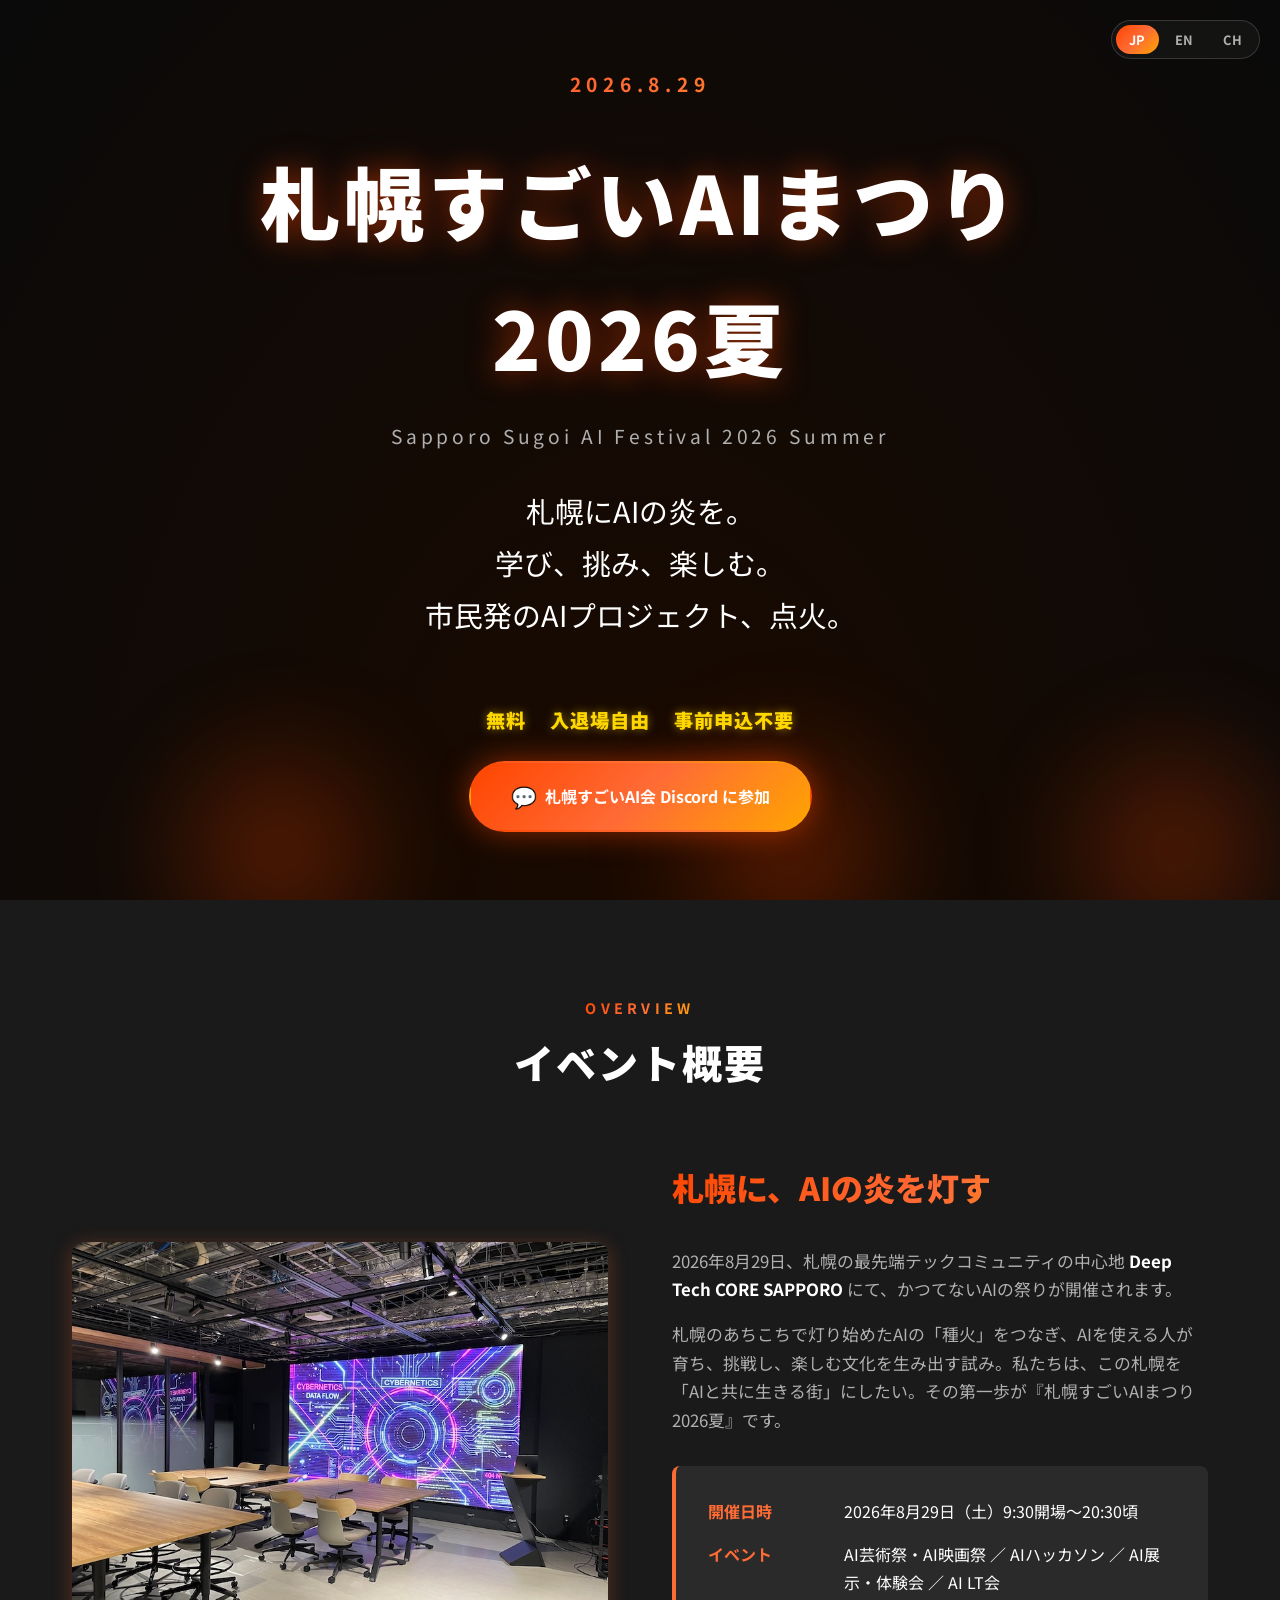
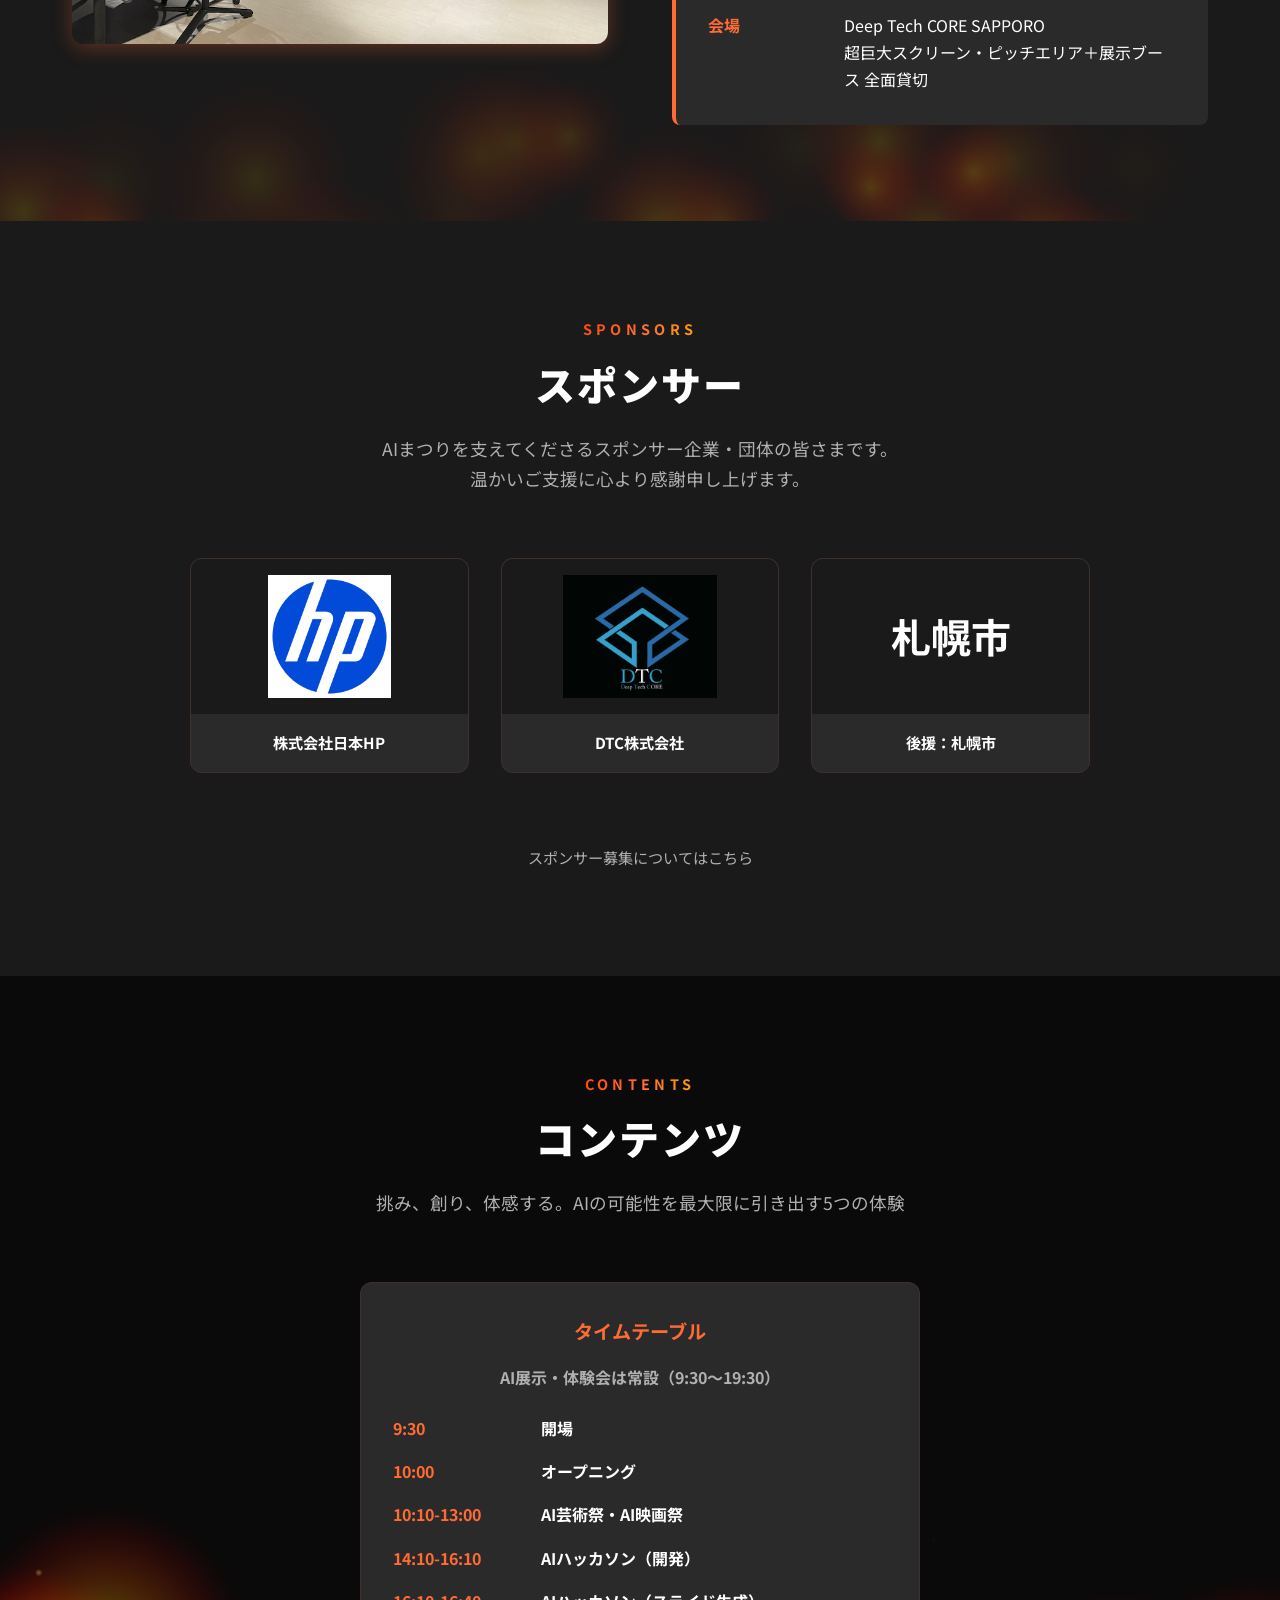
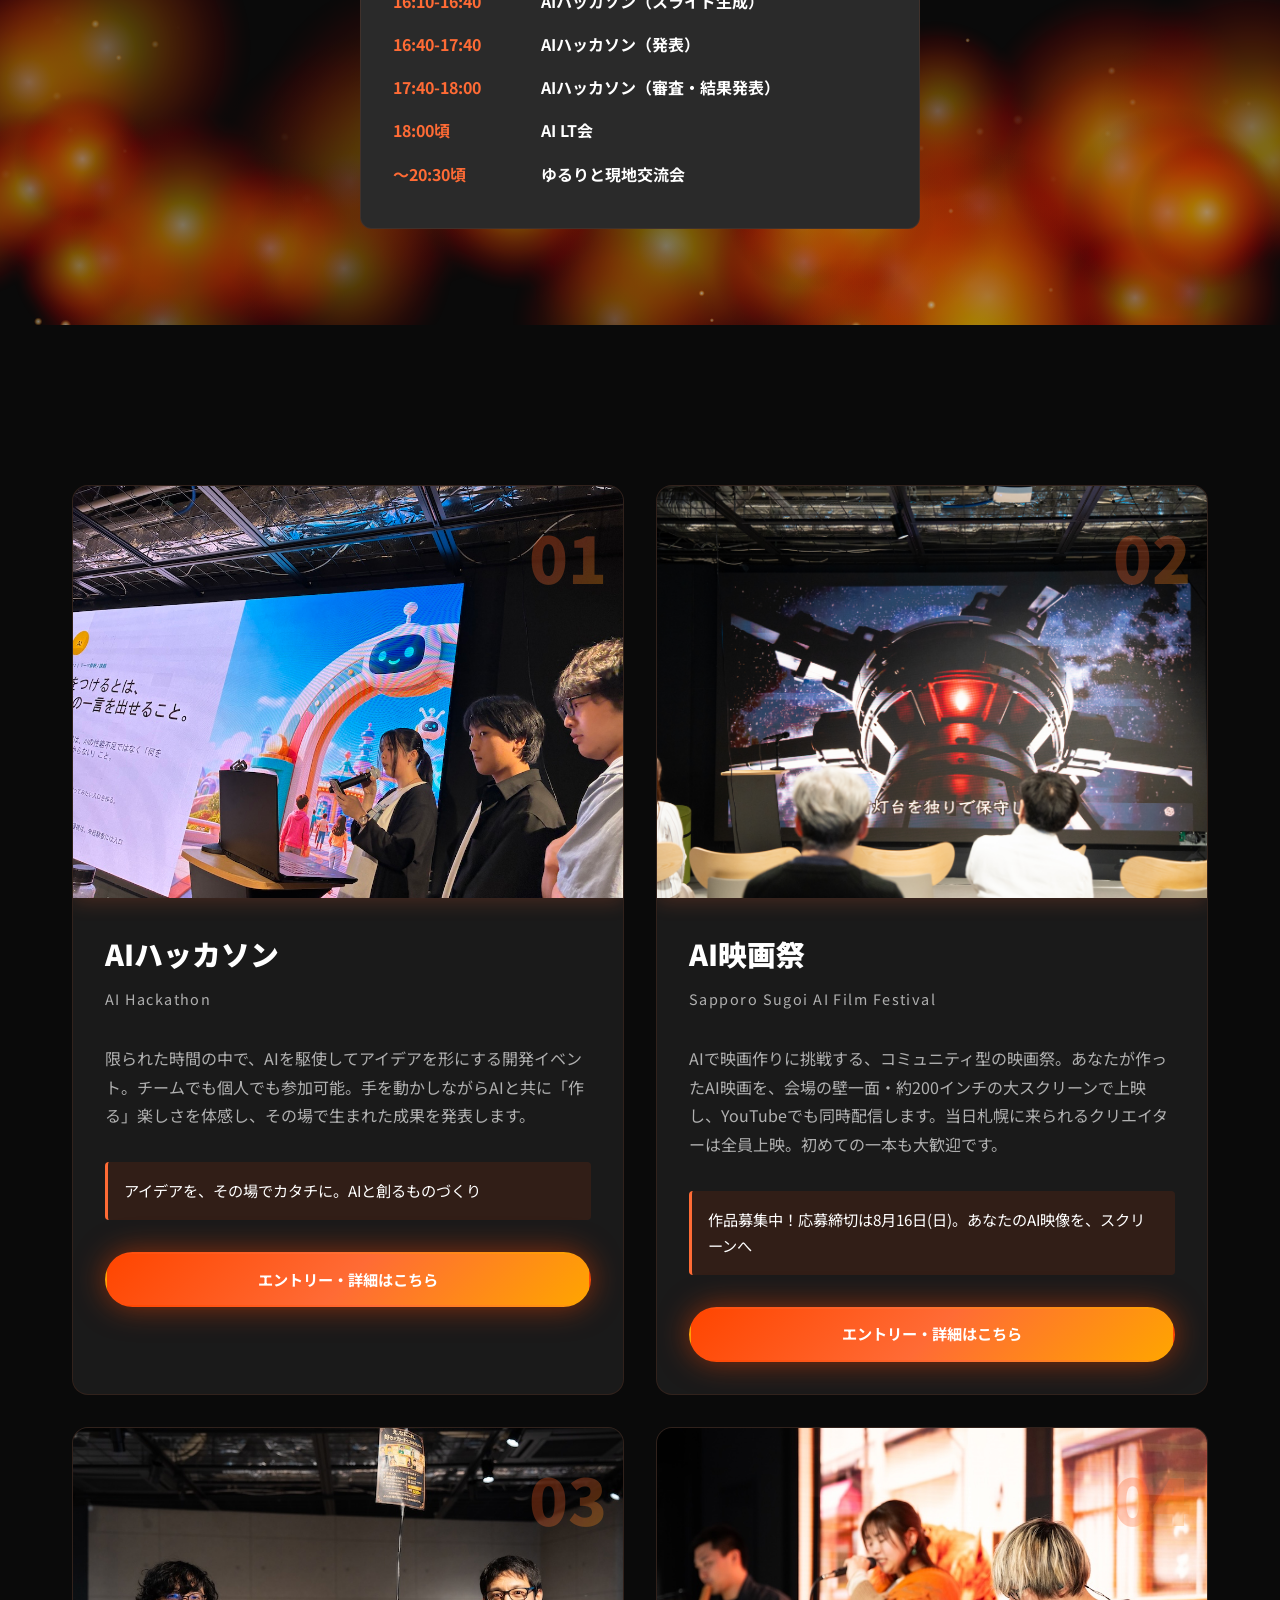
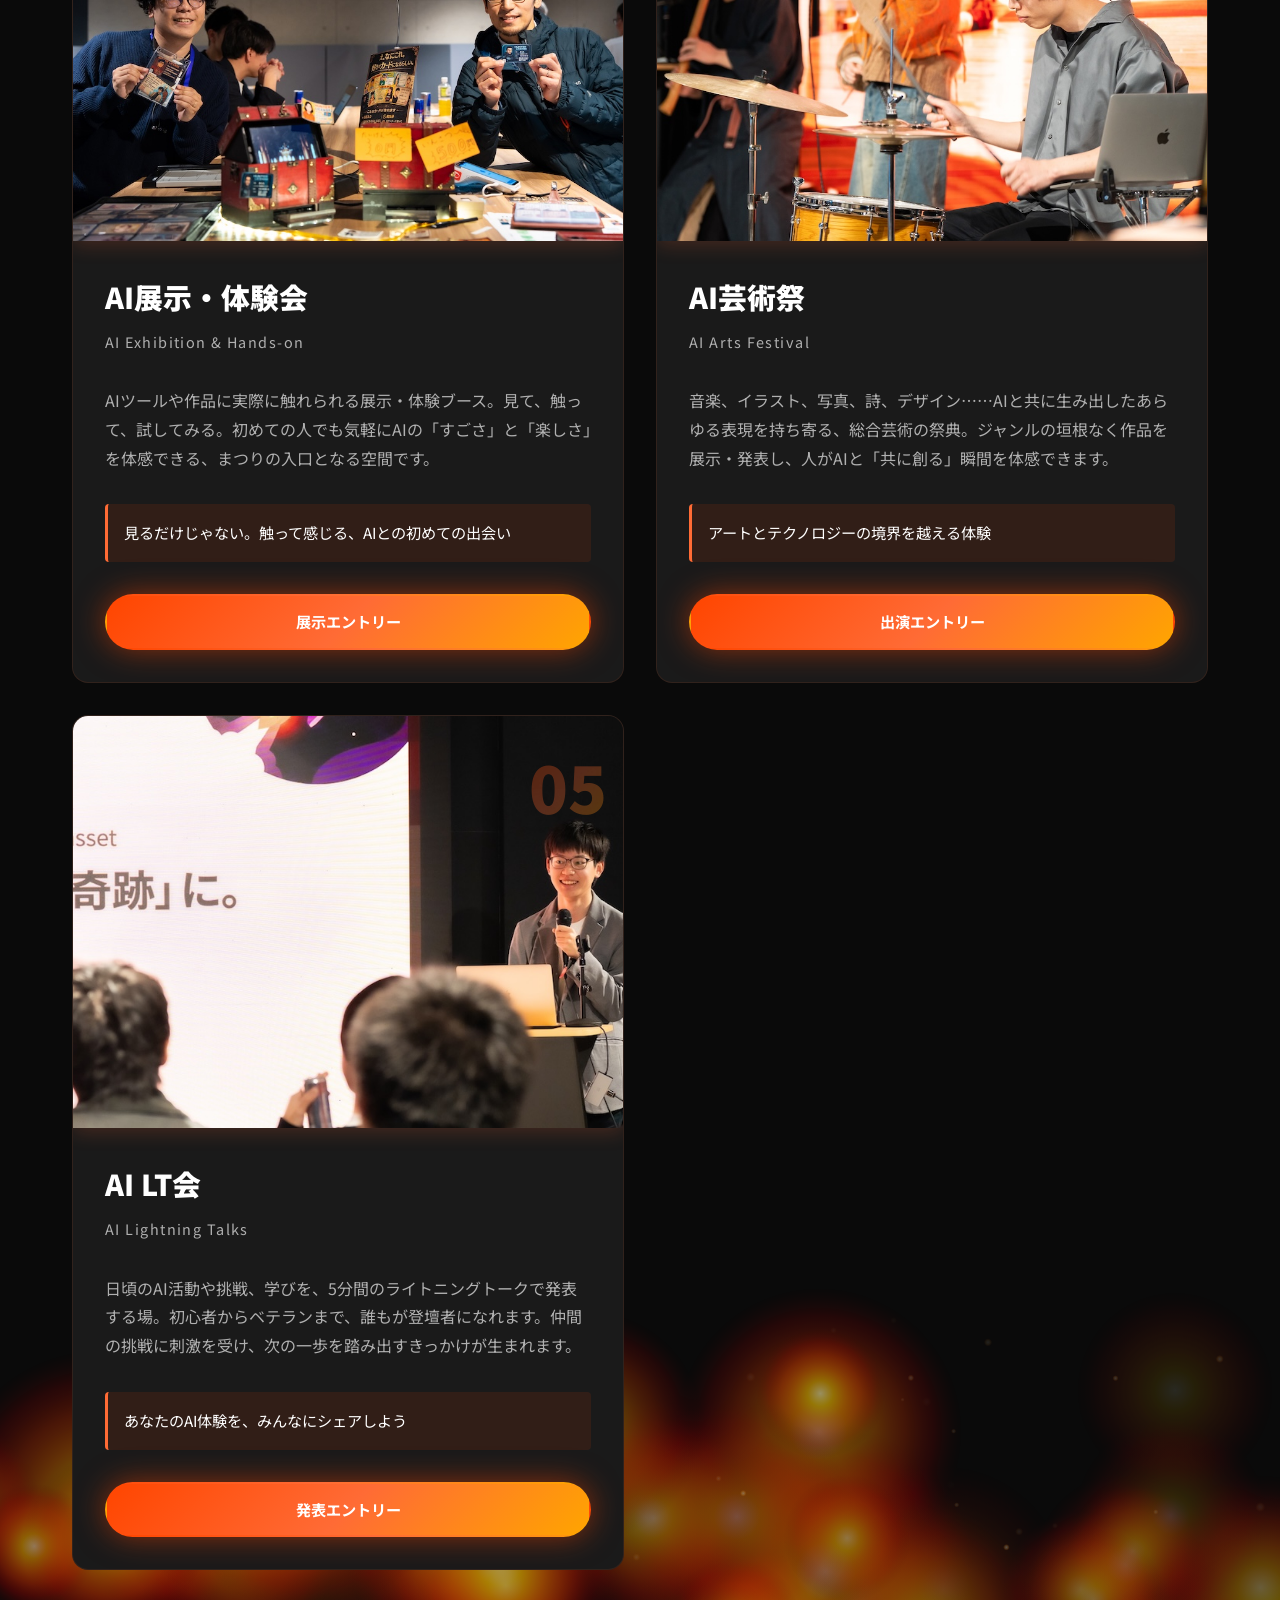
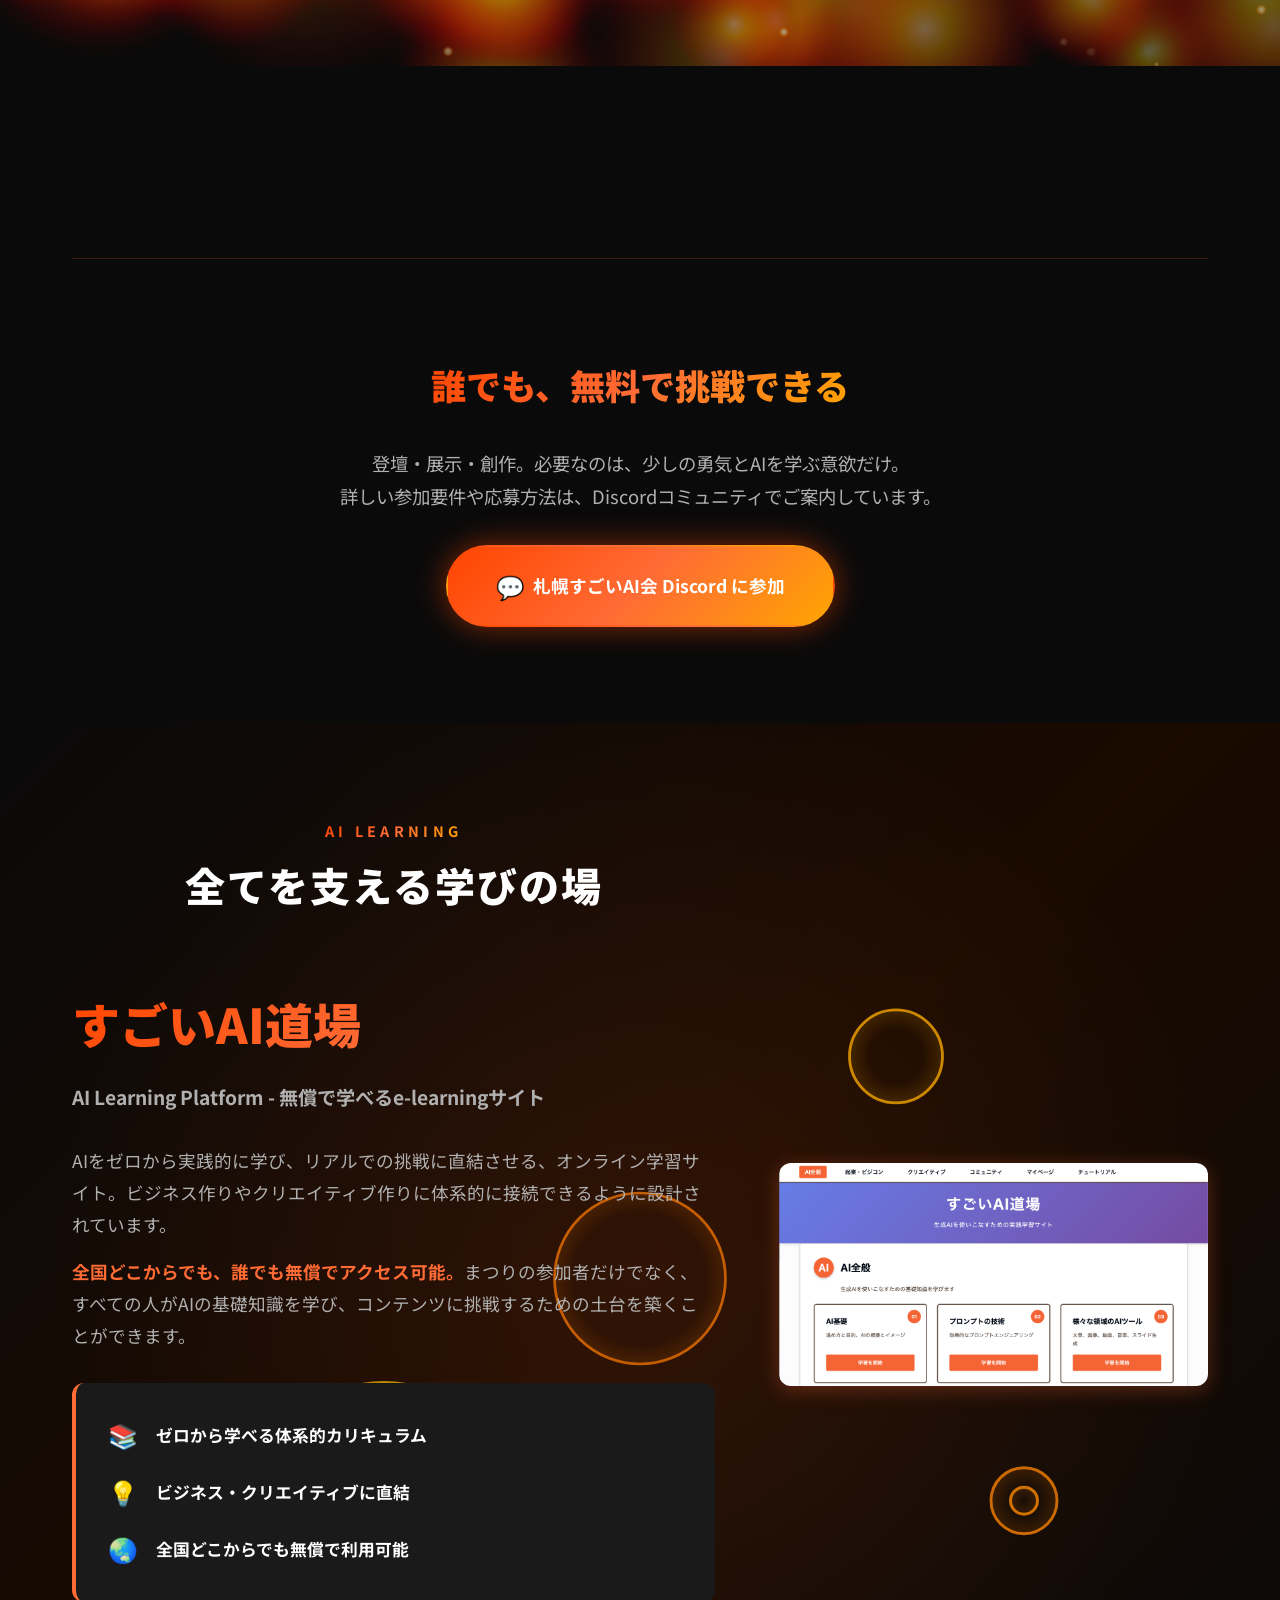
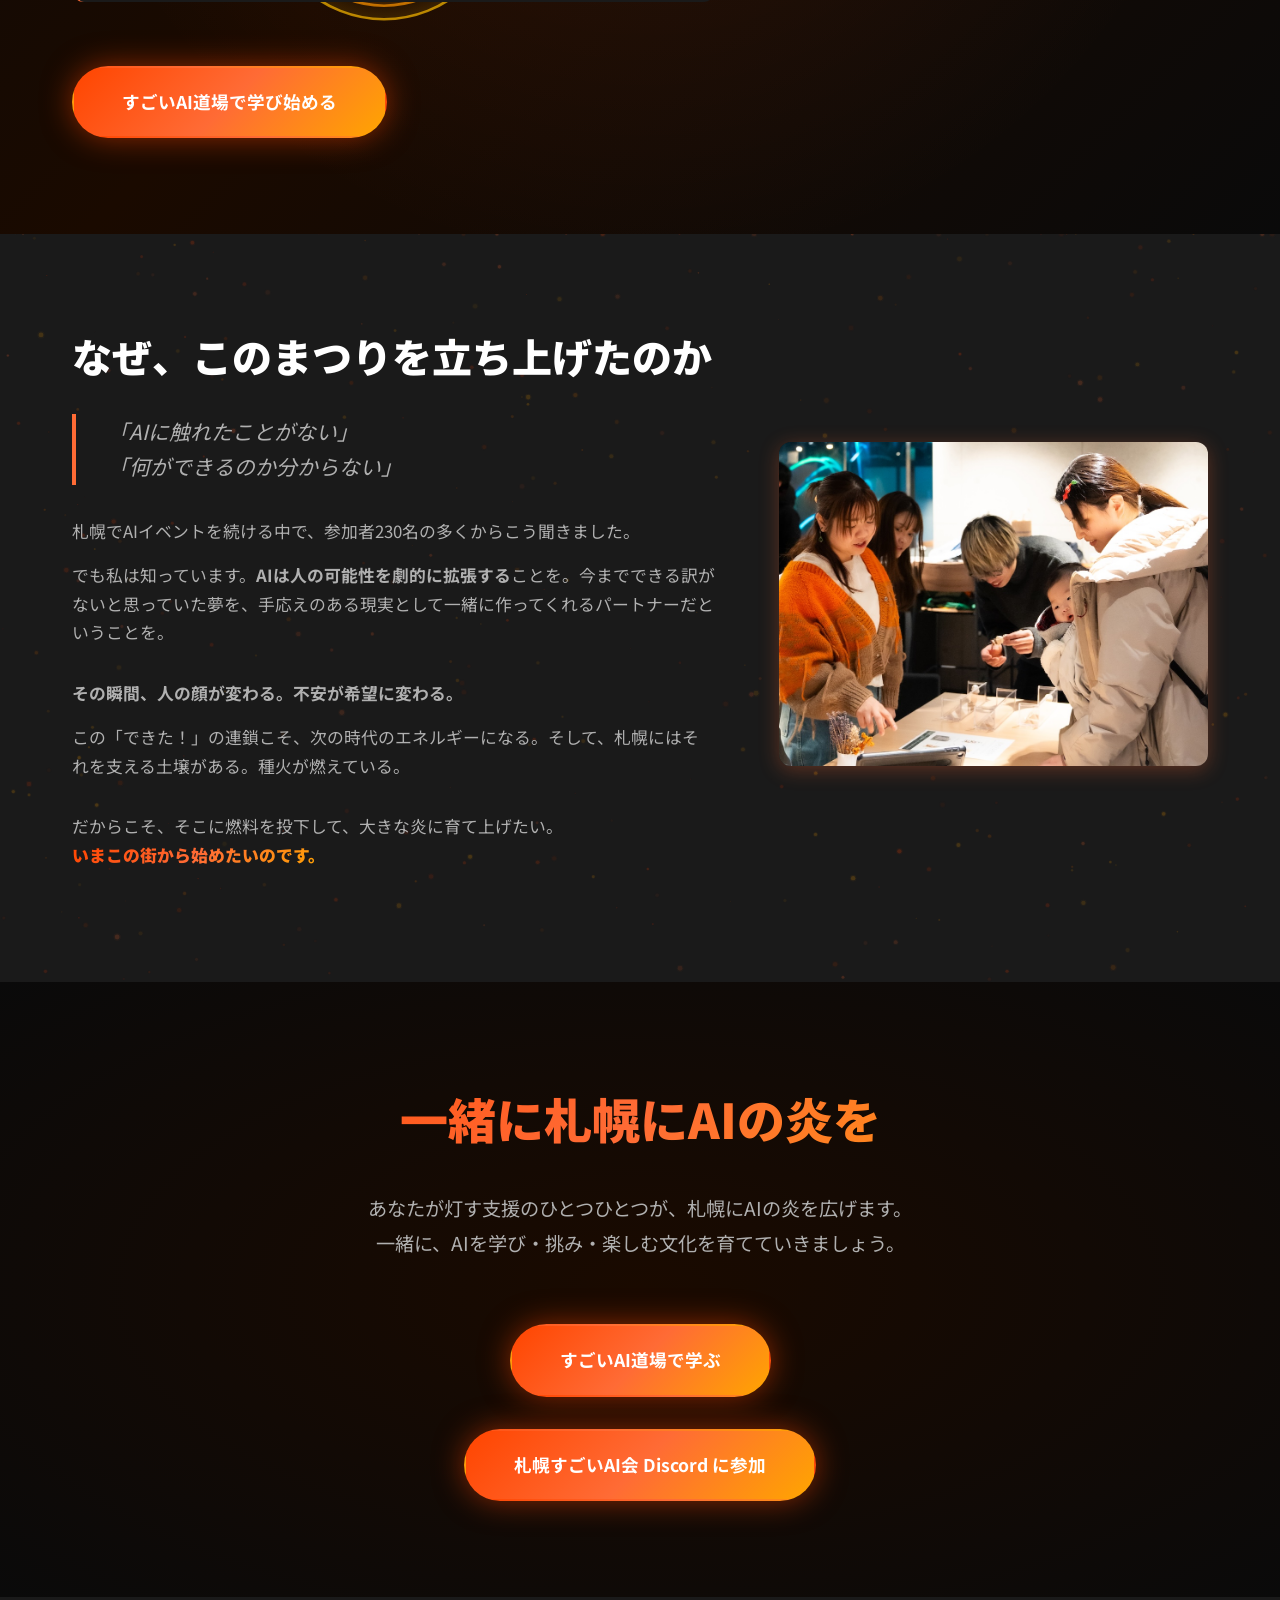
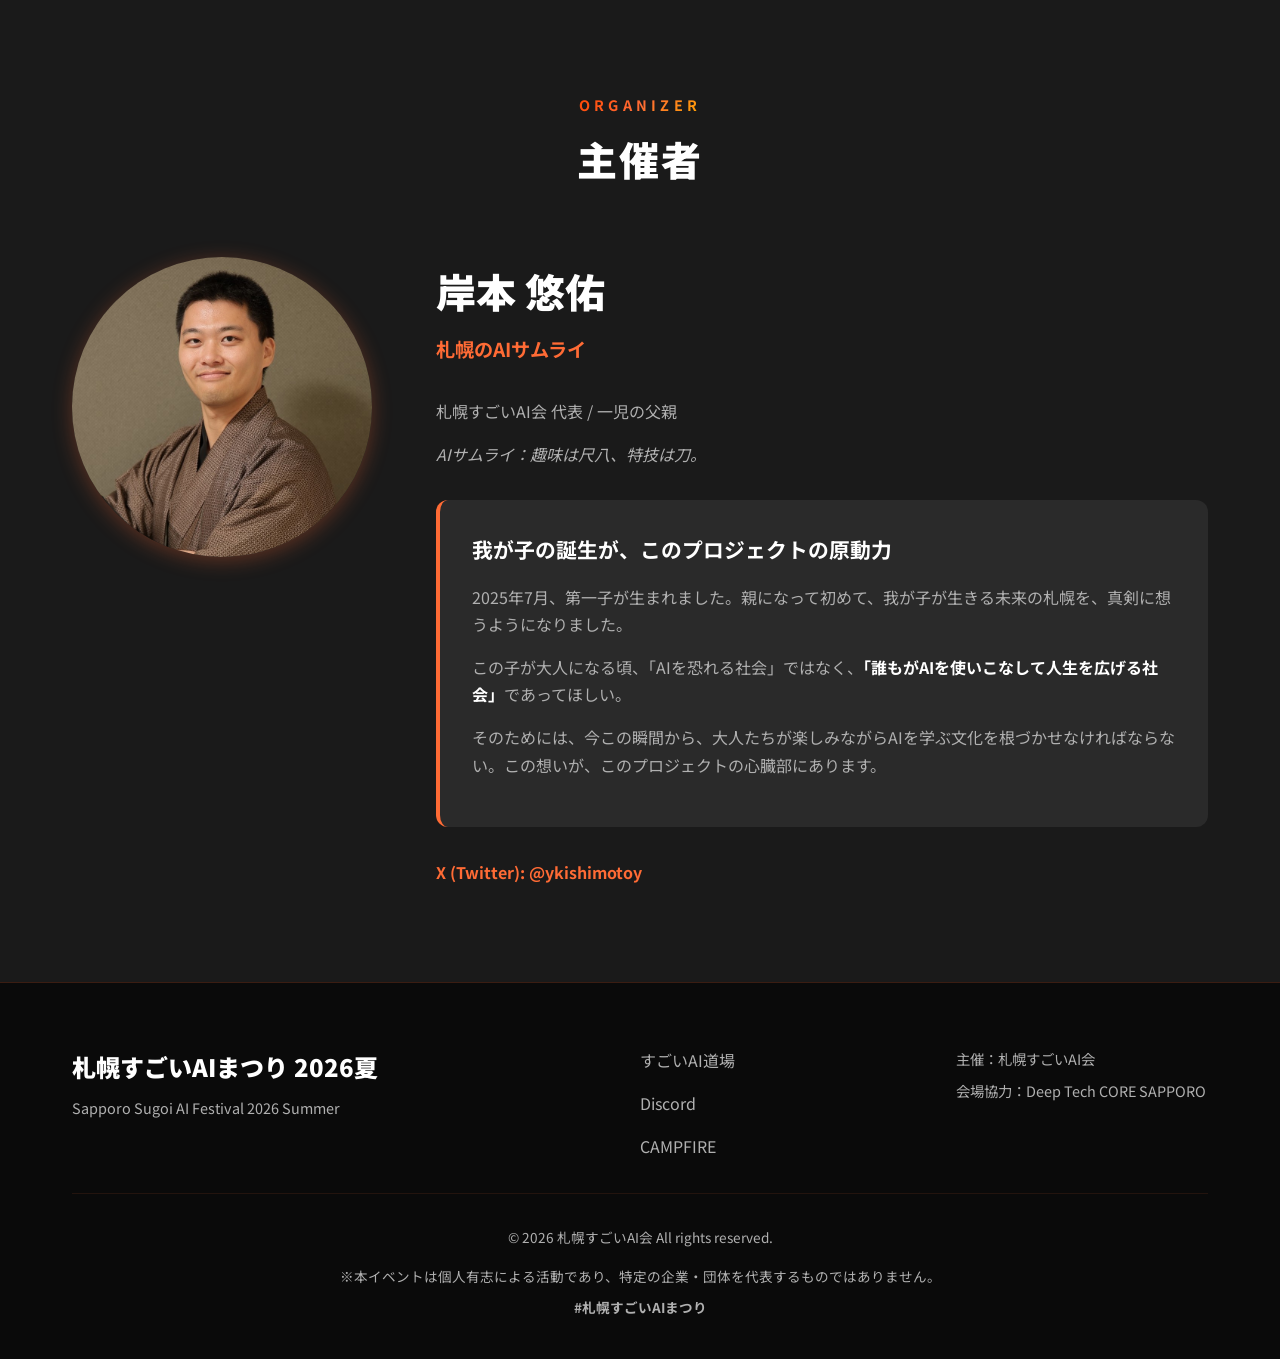
==== index.html @ 47c63a38 "add HP" ====
<!DOCTYPE html>
<html lang="ja">
<head>
    <meta charset="UTF-8">
    <meta name="viewport" content="width=device-width, initial-scale=1.0">
    <title>札幌すごいAIまつり 2026夏 | 2026.8.29 開催</title>
    <meta name="description" content="2026年8月29日、札幌にAIの炎を。学び、挑み、楽しむ。市民発のAIプロジェクト、点火。">
    <!-- OGP Tags for Zenn and Social Media -->
    <meta property="og:title" content="札幌すごいAIまつり 2026夏 | 2026.8.29 開催">
    <meta property="og:description" content="2026年8月29日、札幌にAIの炎を。学び、挑み、楽しむ。市民発のAIプロジェクト、点火。">
    <meta property="og:type" content="website">
    <meta property="og:url" content="https://matsuri.sugoiai.org/">
    <meta property="og:site_name" content="札幌すごいAIまつり 2026夏">
    <meta property="og:image" content="https://matsuri.sugoiai.org/logo.png">
    <meta property="og:image:width" content="1200">
    <meta property="og:image:height" content="630">
    <meta property="og:locale" content="ja_JP">
    <!-- Twitter Card Tags -->
    <meta name="twitter:card" content="summary_large_image">
    <meta name="twitter:title" content="札幌すごいAIまつり 2026夏 | 2026.8.29 開催">
    <meta name="twitter:description" content="2026年8月29日、札幌にAIの炎を。学び、挑み、楽しむ。市民発のAIプロジェクト、点火。">
    <meta name="twitter:image" content="https://matsuri.sugoiai.org/logo.png">
    <!-- Favicon -->
    <link rel="icon" type="image/png" href="logo.png">
    <link rel="apple-touch-icon" href="logo.png">
    <link rel="stylesheet" href="style.css">
    <link rel="preconnect" href="https://fonts.googleapis.com">
    <link rel="preconnect" href="https://fonts.gstatic.com" crossorigin>
    <link href="https://fonts.googleapis.com/css2?family=Noto+Sans+JP:wght@400;700;900&display=swap" rel="stylesheet">
</head>
<body>
    <!-- Hero Section -->
    <section id="hero" class="hero">
        <div class="hero-background">
            <div class="flame-particle"></div>
            <div class="flame-particle"></div>
            <div class="flame-particle"></div>
        </div>
        <div class="lang-switcher">
            <button type="button" class="lang-btn active" data-lang="ja">JP</button>
            <button type="button" class="lang-btn" data-lang="en">EN</button>
            <button type="button" class="lang-btn" data-lang="zh">CH</button>
        </div>
        <div class="container hero-content">
            <div class="hero-date">2026.8.29</div>
            <h1 class="hero-title">
                <span class="title-main" data-i18n="hero.title_main">札幌すごいAIまつり<br>2026夏</span>
                <span class="title-sub" data-i18n="hero.title_sub">Sapporo Sugoi AI Festival 2026 Summer</span>
            </h1>
            <p class="hero-tagline" data-i18n="hero.tagline">札幌にAIの炎を。<br>学び、挑み、楽しむ。<br>市民発のAIプロジェクト、点火。</p>
            <div class="hero-info-badge">
                <span data-i18n="hero.badge1">無料</span>
                <span data-i18n="hero.badge2">入退場自由</span>
                <span data-i18n="hero.badge3">事前申込不要</span>
            </div>
            <div class="hero-cta">
                <a href="https://discord.gg/Ve2tQeN7cw" target="_blank" rel="noopener noreferrer" class="btn btn-primary">
                    <span class="btn-icon">💬</span>
                    <span class="btn-text" data-i18n="btn.discord">札幌すごいAI会 Discord に参加</span>
                </a>
            </div>
        </div>
    </section>

    <!-- Event Overview -->
    <section id="overview" class="section overview">
        <canvas id="flameCanvas" class="flame-canvas"></canvas>
        <div class="container">
            <div class="section-header">
                <h2 class="section-title">
                    <span class="title-en">OVERVIEW</span>
                    <span class="title-ja" data-i18n="overview.title">イベント概要</span>
                </h2>
            </div>
            <div class="overview-content">
                <div class="overview-main">
                    <img src="images/DTC.JPG" alt="Deep Tech CORE SAPPORO 会場" class="venue-image">
                    <div class="overview-text">
                        <h3 class="overview-subtitle" data-i18n="overview.subtitle">札幌に、AIの炎を灯す</h3>
                        <p data-i18n="overview.p1">2026年8月29日、札幌の最先端テックコミュニティの中心地 <strong>Deep Tech CORE SAPPORO</strong> にて、かつてないAIの祭りが開催されます。</p>
                        <p data-i18n="overview.p2">札幌のあちこちで灯り始めたAIの「種火」をつなぎ、AIを使える人が育ち、挑戦し、楽しむ文化を生み出す試み。私たちは、この札幌を「AIと共に生きる街」にしたい。その第一歩が『札幌すごいAIまつり 2026夏』です。</p>
                        <div class="event-info">
                            <div class="info-item">
                                <div class="info-label" data-i18n="overview.date_label">開催日時</div>
                                <div class="info-value" data-i18n="overview.date_value">2026年8月29日（土）9:30開場〜20:30頃</div>
                            </div>
                            <div class="info-item">
                                <div class="info-label" data-i18n="overview.event_label">イベント</div>
                                <div class="info-value" data-i18n="overview.event_value">AI芸術祭・AI映画祭 ／ AIハッカソン ／ AI展示・体験会 ／ AI LT会</div>
                            </div>
                            <div class="info-item">
                                <div class="info-label" data-i18n="overview.venue_label">会場</div>
                                <div class="info-value" data-i18n="overview.venue_value">Deep Tech CORE SAPPORO<br>超巨大スクリーン・ピッチエリア＋展示ブース 全面貸切</div>
                            </div>
                        </div>
                    </div>
                </div>
            </div>
        </div>
    </section>

    <!-- Sponsors Section -->
    <section id="sponsors" class="section sponsors">
        <div class="container">
            <div class="section-header">
                <h2 class="section-title">
                    <span class="title-en">SPONSORS</span>
                    <span class="title-ja" data-i18n="sponsors.title">スポンサー</span>
                </h2>
                <p class="section-description" data-i18n="sponsors.description">AIまつりを支えてくださるスポンサー企業・団体の皆さまです。<br>温かいご支援に心より感謝申し上げます。</p>
            </div>
            <div class="sponsors-grid">
                <a href="https://www.hp.com/jp-ja/home.html" target="_blank" rel="noopener" class="sponsor-card">
                    <div class="sponsor-logo">
                        <img src="images/HP.jpg" alt="株式会社日本HP">
                    </div>
                    <div class="sponsor-name">株式会社日本HP</div>
                </a>
                <div class="sponsor-card">
                    <div class="sponsor-logo">
                        <img src="images/DTC_logo.png" alt="DTC株式会社">
                    </div>
                    <div class="sponsor-name">DTC株式会社</div>
                </div>
                <div class="sponsor-card">
                    <div class="sponsor-logo">
                        <span>札幌市</span>
                    </div>
                    <div class="sponsor-name">後援：札幌市</div>
                </div>
            </div>
            <div class="sponsors-link-wrapper">
                <a href="sponsors.html" class="btn-link" data-i18n="sponsors.link">スポンサー募集についてはこちら</a>
            </div>
        </div>
    </section>

    <!-- Contents -->
    <section id="programs" class="section programs">
        <canvas id="blazingFlameCanvas" class="blazing-flame-canvas"></canvas>
        <div class="container">
            <div class="section-header">
                <h2 class="section-title">
                    <span class="title-en">CONTENTS</span>
                    <span class="title-ja" data-i18n="contents.title">コンテンツ</span>
                </h2>
                <p class="section-description" data-i18n="contents.description">挑み、創り、体感する。AIの可能性を最大限に引き出す5つの体験</p>
            </div>
            <div class="contents-timetable">
                <h3 class="timetable-title" data-i18n="tt.title">タイムテーブル</h3>
                <p class="timetable-note" data-i18n="tt.note">AI展示・体験会は常設（9:30〜19:30）</p>
                <table class="event-schedule-table">
                    <tr><td>9:30</td><td data-i18n="tt.r1">開場</td></tr>
                    <tr><td>10:00</td><td data-i18n="tt.r2">オープニング</td></tr>
                    <tr><td>10:10-13:00</td><td data-i18n="tt.r3">AI芸術祭・AI映画祭</td></tr>
                    <tr><td>14:10-16:10</td><td data-i18n="tt.r4">AIハッカソン（開発）</td></tr>
                    <tr><td>16:10-16:40</td><td data-i18n="tt.r4b">AIハッカソン（スライド生成）</td></tr>
                    <tr><td>16:40-17:40</td><td data-i18n="tt.r5">AIハッカソン（発表）</td></tr>
                    <tr><td>17:40-18:00</td><td data-i18n="tt.r6">AIハッカソン（審査・結果発表）</td></tr>
                    <tr><td data-i18n="tt.r7time">18:00頃</td><td data-i18n="tt.r7">AI LT会</td></tr>
                    <tr><td data-i18n="tt.r8time">〜20:30頃</td><td data-i18n="tt.r8">ゆるりと現地交流会</td></tr>
                </table>
            </div>
        </div>
    </section>

    <!-- Content Cards -->
    <section id="program-cards" class="section programs">
        <canvas id="blazingFlameCanvas2" class="blazing-flame-canvas"></canvas>
        <div class="container">
            <div class="programs-grid">
                <!-- Program 1: AIハッカソン -->
                <div id="hack" class="program-card program-1">
                    <div class="program-number">01</div>
                    <img src="images/hack.JPG" alt="AIハッカソン" class="program-image">
                    <div class="program-content">
                        <h3 class="program-title" data-i18n="p1.title">AIハッカソン</h3>
                        <p class="program-subtitle">AI Hackathon</p>
                        <p class="program-description" data-i18n="p1.description">
                            限られた時間の中で、AIを駆使してアイデアを形にする開発イベント。チームでも個人でも参加可能。手を動かしながらAIと共に「作る」楽しさを体感し、その場で生まれた成果を発表します。
                        </p>
                        <div class="program-highlight" data-i18n="p1.highlight">
                            アイデアを、その場でカタチに。AIと創るものづくり
                        </div>
                        <div class="program-entry">
                            <a href="https://hack-2026-summer.sugoiai.org/" target="_blank" rel="noopener noreferrer" class="btn btn-primary btn-entry">
                                <span class="btn-text" data-i18n="btn.entry">エントリー・詳細はこちら</span>
                            </a>
                        </div>
                    </div>
                </div>

                <!-- Program 2: AI映画祭 -->
                <div id="film" class="program-card program-2">
                    <div class="program-number">02</div>
                    <img src="images/dtceiga.jpg" alt="AI映画祭" class="program-image">
                    <div class="program-content">
                        <h3 class="program-title" data-i18n="p2.title">AI映画祭</h3>
                        <p class="program-subtitle">Sapporo Sugoi AI Film Festival</p>
                        <p class="program-description" data-i18n="p2.description">
                            AIで映画作りに挑戦する、コミュニティ型の映画祭。あなたが作ったAI映画を、会場の壁一面・約200インチの大スクリーンで上映し、YouTubeでも同時配信します。当日札幌に来られるクリエイターは全員上映。初めての一本も大歓迎です。
                        </p>
                        <div class="program-highlight" data-i18n="p2.highlight">
                            作品募集中！応募締切は8月16日(日)。あなたのAI映像を、スクリーンへ
                        </div>
                        <div class="program-entry">
                            <a href="https://film-2026-summer.sugoiai.org/" target="_blank" rel="noopener noreferrer" class="btn btn-primary btn-entry">
                                <span class="btn-text" data-i18n="btn.entry">エントリー・詳細はこちら</span>
                            </a>
                        </div>
                    </div>
                </div>

                <!-- Program 3: AI展示・体験会 -->
                <div id="expo" class="program-card program-3">
                    <div class="program-number">03</div>
                    <img src="images/tenji.jpg" alt="AI展示・体験会" class="program-image">
                    <div class="program-content">
                        <h3 class="program-title" data-i18n="p3.title">AI展示・体験会</h3>
                        <p class="program-subtitle">AI Exhibition & Hands-on</p>
                        <p class="program-description" data-i18n="p3.description">
                            AIツールや作品に実際に触れられる展示・体験ブース。見て、触って、試してみる。初めての人でも気軽にAIの「すごさ」と「楽しさ」を体感できる、まつりの入口となる空間です。
                        </p>
                        <div class="program-highlight" data-i18n="p3.highlight">
                            見るだけじゃない。触って感じる、AIとの初めての出会い
                        </div>
                        <div class="program-entry">
                            <a href="https://docs.google.com/forms/d/e/1FAIpQLSfa69hq3TCyPCDhXcQZMWLtHntIy6sLBdvRM_zraTcFd_SFQQ/viewform?usp=publish-editor" target="_blank" rel="noopener noreferrer" class="btn btn-primary btn-entry">
                                <span class="btn-text" data-i18n="p3.entry">展示エントリー</span>
                            </a>
                        </div>
                    </div>
                </div>

                <!-- Program 4: AI芸術祭 -->
                <div id="art" class="program-card program-4">
                    <div class="program-number">04</div>
                    <img src="images/art.jpg" alt="AI芸術祭" class="program-image">
                    <div class="program-content">
                        <h3 class="program-title" data-i18n="p4.title">AI芸術祭</h3>
                        <p class="program-subtitle">AI Arts Festival</p>
                        <p class="program-description" data-i18n="p4.description">
                            音楽、イラスト、写真、詩、デザイン……AIと共に生み出したあらゆる表現を持ち寄る、総合芸術の祭典。ジャンルの垣根なく作品を展示・発表し、人がAIと「共に創る」瞬間を体感できます。
                        </p>
                        <div class="program-highlight" data-i18n="p4.highlight">
                            アートとテクノロジーの境界を越える体験
                        </div>
                        <div class="program-entry">
                            <a href="https://docs.google.com/forms/d/e/1FAIpQLSd6EfnKXE-7NDDIauFbJbgYUCPi7oKa4sLIgezt-6cGaJmuHw/viewform?usp=dialog" target="_blank" rel="noopener noreferrer" class="btn btn-primary btn-entry">
                                <span class="btn-text" data-i18n="p4.entry">出演エントリー</span>
                            </a>
                        </div>
                    </div>
                </div>

                <!-- Program 5: AI LT会 -->
                <div id="lt" class="program-card program-5">
                    <div class="program-number">05</div>
                    <img src="images/community.jpg" alt="AI LT会" class="program-image">
                    <div class="program-content">
                        <h3 class="program-title" data-i18n="p5.title">AI LT会</h3>
                        <p class="program-subtitle">AI Lightning Talks</p>
                        <p class="program-description" data-i18n="p5.description">
                            日頃のAI活動や挑戦、学びを、5分間のライトニングトークで発表する場。初心者からベテランまで、誰もが登壇者になれます。仲間の挑戦に刺激を受け、次の一歩を踏み出すきっかけが生まれます。
                        </p>
                        <div class="program-highlight" data-i18n="p5.highlight">
                            あなたのAI体験を、みんなにシェアしよう
                        </div>
                        <div class="program-entry">
                            <a href="https://sapporo-sugoi-ai.connpass.com/event/384273/" target="_blank" rel="noopener noreferrer" class="btn btn-primary btn-entry">
                                <span class="btn-text" data-i18n="p5.entry">発表エントリー</span>
                            </a>
                        </div>
                    </div>
                </div>
            </div>
        </div>
    </section>

    <!-- Participation & Fish Art -->
    <section id="participation" class="section programs">
        <div class="container">
            <div class="programs-participation">
                <div class="participation-content">
                    <h3 class="participation-title" data-i18n="participation.title">誰でも、無料で挑戦できる</h3>
                    <p class="participation-description" data-i18n="participation.description">登壇・展示・創作。必要なのは、少しの勇気とAIを学ぶ意欲だけ。<br>詳しい参加要件や応募方法は、Discordコミュニティでご案内しています。</p>
                    <a href="https://discord.gg/Ve2tQeN7cw" target="_blank" rel="noopener noreferrer" class="btn btn-primary btn-large">
                        <span class="btn-icon">💬</span>
                        <span class="btn-text" data-i18n="btn.discord">札幌すごいAI会 Discord に参加</span>
                    </a>
                </div>
            </div>

            <!--
            <div class="fish-art-collection">
                <div class="fish-art-content">
                    <div class="fish-art-icon">🐟</div>
                    <h3 id="fish-art" class="fish-art-title">魚の絵を募集中！</h3>
                    <div class="fish-art-video">
                        <iframe
                            src="https://www.youtube.com/embed/g9D3o8O7LR4"
                            title="魚の絵募集について"
                            frameborder="0"
                            allow="accelerometer; autoplay; clipboard-write; encrypted-media; gyroscope; picture-in-picture; web-share"
                            allowfullscreen>
                        </iframe>
                    </div>
                    <p class="fish-art-description">
                        あなたが描いた魚の絵を写真に撮ってメールで送ってください。<br>
                        会場の大画面で、みんなの魚が海を泳ぐアニメーション展示になります！
                    </p>
                    <a href="mailto:info@sugoiai.org?subject=魚の絵を送ります&body=魚の絵を送ります。%0A%0A※送付いただいた作品は展示・活動報告等に使用する場合があります（個人情報は掲載いたしません）。%0A※送付をもって、公式サイト記載の内容にご同意いただいたものといたします。%0A※詳細は公式サイト（https://matsuri.sugoiai.org/）をご確認ください。" class="btn btn-secondary btn-large">
                        <span class="btn-icon">📧</span>
                        <span class="btn-text">魚の絵を送る（メール）</span>
                    </a>
                    <p class="fish-art-notes">
                        ※締切は8月16日(日)です<br>
                        ※画材・用紙サイズ自由（1枚からOK、何枚でも歓迎です）<br>
                        ※作品名や個人情報の掲載は行いません<br>
                        ※送付いただいた作品は、札幌すごいAIまつり 2026夏および今後の関連イベントにおいて、展示・AI動画化・活動報告・広報（Web/SNS/印刷物/動画等）に使用させていただく場合があります。<br>
                        ※作品の送付をもって、上記の使用に同意いただいたものとみなします。
                    </p>
                </div>
            </div>
            -->
        </div>
    </section>

    <!-- AI Dojo Section -->
    <section id="ai-dojo" class="section ai-dojo">
        <canvas id="rippleCanvas" class="ripple-canvas"></canvas>
        <div class="container">
            <div class="dojo-content">
                <div class="dojo-text">
                    <div class="section-header">
                        <h2 class="section-title">
                            <span class="title-en">AI LEARNING</span>
                            <span class="title-ja" data-i18n="dojo.title">全てを支える学びの場</span>
                        </h2>
                    </div>
                    <h3 class="dojo-name" data-i18n="dojo.name">すごいAI道場</h3>
                    <p class="dojo-subtitle" data-i18n="dojo.subtitle">AI Learning Platform - 無償で学べるe-learningサイト</p>
                    <p class="dojo-description" data-i18n="dojo.p1">
                        AIをゼロから実践的に学び、リアルでの挑戦に直結させる、オンライン学習サイト。ビジネス作りやクリエイティブ作りに体系的に接続できるように設計されています。
                    </p>
                    <p class="dojo-description" data-i18n="dojo.p2">
                        <strong>全国どこからでも、誰でも無償でアクセス可能。</strong>まつりの参加者だけでなく、すべての人がAIの基礎知識を学び、コンテンツに挑戦するための土台を築くことができます。
                    </p>
                    <div class="dojo-features">
                        <div class="dojo-feature">
                            <span class="feature-icon">📚</span>
                            <span class="feature-text" data-i18n="dojo.feature1">ゼロから学べる体系的カリキュラム</span>
                        </div>
                        <div class="dojo-feature">
                            <span class="feature-icon">💡</span>
                            <span class="feature-text" data-i18n="dojo.feature2">ビジネス・クリエイティブに直結</span>
                        </div>
                        <div class="dojo-feature">
                            <span class="feature-icon">🌏</span>
                            <span class="feature-text" data-i18n="dojo.feature3">全国どこからでも無償で利用可能</span>
                        </div>
                    </div>
                    <a href="https://dojo.sugoiai.org/index.html" target="_blank" rel="noopener noreferrer" class="btn btn-primary btn-large dojo-cta">
                        <span class="btn-text" data-i18n="dojo.cta">すごいAI道場で学び始める</span>
                    </a>
                </div>
                <div class="dojo-image">
                    <img src="images/すごいAI道場.png" alt="すごいAI道場 学習サイト" class="dojo-site-image">
                </div>
            </div>
        </div>
    </section>

    <!-- Value Proposition -->
    <section id="value" class="section value-proposition">
        <canvas id="sandstormCanvas" class="sandstorm-canvas"></canvas>
        <div class="container">
            <div class="value-content">
                <div class="value-text">
                    <h2 class="value-title" data-i18n="value.title">なぜ、このまつりを立ち上げたのか</h2>
                    <blockquote class="value-quote" data-i18n="value.quote">
                        「AIに触れたことがない」<br>
                        「何ができるのか分からない」
                    </blockquote>
                    <p data-i18n="value.p1">札幌でAIイベントを続ける中で、参加者230名の多くからこう聞きました。</p>
                    <p data-i18n="value.p2">でも私は知っています。<strong>AIは人の可能性を劇的に拡張する</strong>ことを。今までできる訳がないと思っていた夢を、手応えのある現実として一緒に作ってくれるパートナーだということを。</p>
                    <p class="value-emphasis" data-i18n="value.emphasis">その瞬間、人の顔が変わる。不安が希望に変わる。</p>
                    <p data-i18n="value.p3">この「できた！」の連鎖こそ、次の時代のエネルギーになる。そして、札幌にはそれを支える土壌がある。種火が燃えている。</p>
                    <p class="value-cta-text" data-i18n="value.cta">だからこそ、そこに燃料を投下して、大きな炎に育て上げたい。<br><strong>いまこの街から始めたいのです。</strong></p>
                </div>
                <div class="value-image">
                    <img src="images/booth.jpg" alt="イベント参加者の様子" class="value-photo">
                </div>
            </div>
        </div>
    </section>

    <!-- CTA Section -->
    <section id="cta" class="section cta-section">
        <div class="container">
            <div class="cta-content">
                <h2 class="cta-title" data-i18n="cta.title">一緒に札幌にAIの炎を</h2>
                <p class="cta-description" data-i18n="cta.description">あなたが灯す支援のひとつひとつが、札幌にAIの炎を広げます。<br>一緒に、AIを学び・挑み・楽しむ文化を育てていきましょう。</p>
                <div class="cta-buttons">
                    <a href="https://dojo.sugoiai.org/index.html" target="_blank" rel="noopener noreferrer" class="btn btn-primary btn-large">
                        <span class="btn-text" data-i18n="cta.dojo_btn">すごいAI道場で学ぶ</span>
                    </a>
                    <a href="https://discord.gg/Ve2tQeN7cw" target="_blank" rel="noopener noreferrer" class="btn btn-primary btn-large">
                        <span class="btn-text" data-i18n="btn.discord">札幌すごいAI会 Discord に参加</span>
                    </a>
                </div>
            </div>
        </div>
    </section>

    <!-- Organizer -->
    <section id="organizer" class="section organizer">
        <div class="container">
            <div class="section-header">
                <h2 class="section-title">
                    <span class="title-en">ORGANIZER</span>
                    <span class="title-ja" data-i18n="organizer.title">主催者</span>
                </h2>
            </div>
            <div class="organizer-content">
                <div class="organizer-image">
                    <img src="images/メイン正方形.JPG" alt="岸本悠佑 - 札幌のAIサムライ" class="organizer-photo">
                </div>
                <div class="organizer-info">
                    <h3 class="organizer-name" data-i18n="organizer.name">岸本 悠佑</h3>
                    <p class="organizer-title" data-i18n="organizer.role">札幌のAIサムライ</p>
                    <div class="organizer-bio">
                        <p data-i18n="organizer.bio1">札幌すごいAI会 代表 / 一児の父親</p>
                        <p class="organizer-note" data-i18n="organizer.bio2">AIサムライ：趣味は尺八、特技は刀。</p>
                    </div>
                    <div class="organizer-message">
                        <h4 data-i18n="organizer.msg_title">我が子の誕生が、このプロジェクトの原動力</h4>
                        <p data-i18n="organizer.msg_p1">2025年7月、第一子が生まれました。親になって初めて、我が子が生きる未来の札幌を、真剣に想うようになりました。</p>
                        <p data-i18n="organizer.msg_p2">この子が大人になる頃、「AIを恐れる社会」ではなく、<strong>「誰もがAIを使いこなして人生を広げる社会」</strong>であってほしい。</p>
                        <p data-i18n="organizer.msg_p3">そのためには、今この瞬間から、大人たちが楽しみながらAIを学ぶ文化を根づかせなければならない。この想いが、このプロジェクトの心臓部にあります。</p>
                    </div>
                    <div class="organizer-social">
                        <a href="https://twitter.com/ykishimotoy" target="_blank" rel="noopener noreferrer" class="social-link">
                            X (Twitter): @ykishimotoy
                        </a>
                    </div>
                </div>
            </div>
        </div>
    </section>

    <!-- Footer -->
    <footer class="footer">
        <div class="container">
            <div class="footer-content">
                <div class="footer-logo">
                    <h3 data-i18n="footer.logo_title">札幌すごいAIまつり 2026夏</h3>
                    <p data-i18n="footer.logo_sub">Sapporo Sugoi AI Festival 2026 Summer</p>
                </div>
                <div class="footer-links">
                    <a href="https://dojo.sugoiai.org/index.html" target="_blank" rel="noopener noreferrer" data-i18n="footer.dojo">すごいAI道場</a>
                    <a href="https://discord.gg/Ve2tQeN7cw" target="_blank" rel="noopener noreferrer">Discord</a>
                    <a href="https://camp-fire.jp/projects/892256/view" target="_blank" rel="noopener noreferrer">CAMPFIRE</a>
                </div>
                <div class="footer-info">
                    <p data-i18n="footer.organizer">主催：札幌すごいAI会</p>
                    <p data-i18n="footer.venue">会場協力：Deep Tech CORE SAPPORO</p>
                </div>
            </div>
            <div class="footer-bottom">
                <p data-i18n="footer.copyright">&copy; 2026 札幌すごいAI会 All rights reserved.</p>
                <p class="footer-disclaimer" data-i18n="footer.disclaimer">※本イベントは個人有志による活動であり、特定の企業・団体を代表するものではありません。</p>
                <p class="footer-hashtag">#札幌すごいAIまつり</p>
            </div>
        </div>
    </footer>

    <script src="script.js"></script>
    <script src="i18n.js"></script>
</body>
</html>
---- style.css ----
/* Reset & Base Styles */
* {
    margin: 0;
    padding: 0;
    box-sizing: border-box;
}

:root {
    /* Color Palette - Flame Theme */
    --flame-red: #FF4500;
    --flame-orange: #FF6B35;
    --flame-yellow: #FFA500;
    --flame-bright: #FFD700;
    --dark-bg: #0a0a0a;
    --dark-surface: #1a1a1a;
    --dark-elevated: #2a2a2a;
    --text-primary: #ffffff;
    --text-secondary: #b0b0b0;
    --accent-gradient: linear-gradient(135deg, var(--flame-red), var(--flame-orange), var(--flame-yellow));
    --flame-glow: 0 0 30px rgba(255, 69, 0, 0.5);

    /* Typography */
    --font-primary: 'Noto Sans JP', sans-serif;

    /* Spacing */
    --spacing-xs: 0.5rem;
    --spacing-sm: 1rem;
    --spacing-md: 2rem;
    --spacing-lg: 4rem;
    --spacing-xl: 6rem;

    /* Container */
    --container-max: 1200px;
    --container-padding: 2rem;
}

html {
    scroll-behavior: smooth;
}

body {
    font-family: var(--font-primary);
    background-color: var(--dark-bg);
    color: var(--text-primary);
    line-height: 1.7;
    overflow-x: hidden;
}

.container {
    max-width: var(--container-max);
    margin: 0 auto;
    padding: 0 var(--container-padding);
}

/* Section Styles */
.section {
    padding: var(--spacing-xl) 0;
    position: relative;
}

.section-header {
    text-align: center;
    margin-bottom: var(--spacing-lg);
}

.section-title {
    display: flex;
    flex-direction: column;
    align-items: center;
    gap: var(--spacing-xs);
}

.title-en {
    font-size: 0.9rem;
    font-weight: 700;
    letter-spacing: 0.3em;
    background: var(--accent-gradient);
    -webkit-background-clip: text;
    -webkit-text-fill-color: transparent;
    background-clip: text;
    text-transform: uppercase;
}

.title-ja {
    font-size: 2.5rem;
    font-weight: 900;
    letter-spacing: 0.05em;
}

.section-description {
    color: var(--text-secondary);
    margin-top: var(--spacing-sm);
    font-size: 1.1rem;
}

/* Hero Section */
.hero {
    min-height: 100vh;
    display: flex;
    flex-direction: column;
    justify-content: center;
    align-items: center;
    position: relative;
    overflow: hidden;
    background: radial-gradient(ellipse at bottom, #1a0a00 0%, var(--dark-bg) 100%);
}

.hero-background {
    position: absolute;
    top: 0;
    left: 0;
    width: 100%;
    height: 100%;
    overflow: hidden;
    z-index: 0;
}

.flame-particle {
    position: absolute;
    bottom: -100px;
    width: 300px;
    height: 300px;
    background: radial-gradient(circle, rgba(255, 69, 0, 0.3) 0%, transparent 70%);
    border-radius: 50%;
    filter: blur(40px);
    animation: flameRise 15s infinite ease-in-out;
}

.flame-particle:nth-child(1) {
    left: 10%;
    animation-delay: 0s;
}

.flame-particle:nth-child(2) {
    left: 50%;
    animation-delay: 5s;
}

.flame-particle:nth-child(3) {
    left: 80%;
    animation-delay: 10s;
}

@keyframes flameRise {
    0% {
        transform: translateY(0) scale(1);
        opacity: 0;
    }
    50% {
        opacity: 0.6;
    }
    100% {
        transform: translateY(-100vh) scale(1.5);
        opacity: 0;
    }
}

.hero-content {
    position: relative;
    z-index: 1;
    text-align: center;
}

.hero-date {
    font-size: 1.2rem;
    font-weight: 700;
    letter-spacing: 0.3em;
    background: var(--accent-gradient);
    -webkit-background-clip: text;
    -webkit-text-fill-color: transparent;
    background-clip: text;
    margin-bottom: var(--spacing-md);
    animation: fadeInDown 1s ease-out;
}

.hero-title {
    margin-bottom: var(--spacing-md);
    animation: fadeInUp 1s ease-out 0.3s both;
}

.title-main {
    display: block;
    font-size: clamp(2.5rem, 8vw, 5rem);
    font-weight: 900;
    letter-spacing: 0.05em;
    margin-bottom: var(--spacing-sm);
    text-shadow: 0 0 30px rgba(255, 69, 0, 0.5);
}

.title-sub {
    display: block;
    font-size: clamp(0.9rem, 2vw, 1.2rem);
    font-weight: 400;
    letter-spacing: 0.2em;
    color: var(--text-secondary);
}

.hero-tagline {
    font-size: clamp(1.2rem, 3vw, 1.8rem);
    line-height: 1.8;
    margin-bottom: var(--spacing-lg);
    animation: fadeInUp 1s ease-out 0.6s both;
}

.hero-info-badge {
    display: flex;
    justify-content: center;
    gap: 1.5rem;
    margin-bottom: 1.5rem;
    animation: fadeInUp 1s ease-out 0.85s both;
}

.hero-info-badge span {
    font-size: 1.2rem;
    font-weight: 900;
    color: var(--flame-bright);
    text-shadow: 0 0 10px rgba(255, 215, 0, 0.5);
    letter-spacing: 0.05em;
}

.hero-cta {
    animation: fadeInUp 1s ease-out 0.9s both;
}

.scroll-indicator {
    position: absolute;
    bottom: 3rem;
    left: 50%;
    transform: translateX(-50%);
    display: flex;
    flex-direction: column;
    align-items: center;
    gap: 1rem;
    color: var(--text-secondary);
    font-size: 0.8rem;
    letter-spacing: 0.2em;
    animation: fadeIn 1s ease-out 1.2s both;
}

.scroll-line {
    width: 1px;
    height: 40px;
    background: linear-gradient(to bottom, var(--flame-orange), transparent);
    animation: scrollLineMove 2s infinite;
}

@keyframes scrollLineMove {
    0%, 100% {
        transform: translateY(0);
        opacity: 1;
    }
    50% {
        transform: translateY(20px);
        opacity: 0;
    }
}

/* Buttons */
.btn {
    display: inline-flex;
    align-items: center;
    gap: var(--spacing-xs);
    padding: 1rem 2.5rem;
    font-size: 1rem;
    font-weight: 700;
    text-decoration: none;
    border-radius: 50px;
    transition: all 0.3s ease;
    position: relative;
    overflow: hidden;
    border: 2px solid transparent;
}

.btn-primary {
    background: var(--accent-gradient);
    color: var(--text-primary);
    box-shadow: var(--flame-glow);
}

.btn-primary:hover {
    transform: translateY(-3px);
    box-shadow: 0 0 50px rgba(255, 69, 0, 0.8);
}

.btn-secondary {
    background: transparent;
    color: var(--text-primary);
    border: 2px solid var(--flame-orange);
}

.btn-secondary:hover {
    background: var(--dark-elevated);
    border-color: var(--flame-yellow);
    transform: translateY(-3px);
}

.btn-large {
    padding: 1.2rem 3rem;
    font-size: 1.1rem;
}

.btn-icon {
    font-size: 1.3em;
}

/* Overview Section */
.overview {
    background: var(--dark-surface);
    position: relative;
    overflow: hidden;
}

.flame-canvas {
    position: absolute;
    top: 0;
    left: 0;
    width: 100%;
    height: 100%;
    z-index: 0;
    pointer-events: none;
    opacity: 0.6;
}

.overview .container {
    position: relative;
    z-index: 1;
}

.overview-content {
    margin-top: var(--spacing-lg);
}

.overview-main {
    display: grid;
    grid-template-columns: 1fr 1fr;
    gap: var(--spacing-lg);
    align-items: center;
}

.venue-image {
    width: 100%;
    height: auto;
    border-radius: 12px;
    object-fit: cover;
    box-shadow: 0 4px 20px rgba(255, 107, 53, 0.3);
}

.overview-subtitle {
    font-size: 2rem;
    font-weight: 900;
    margin-bottom: var(--spacing-md);
    background: var(--accent-gradient);
    -webkit-background-clip: text;
    -webkit-text-fill-color: transparent;
    background-clip: text;
}

.overview-text p {
    margin-bottom: var(--spacing-sm);
    color: var(--text-secondary);
    font-size: 1.05rem;
}

.overview-text strong {
    color: var(--text-primary);
    font-weight: 700;
}

.event-info {
    margin-top: var(--spacing-md);
    padding: var(--spacing-md);
    background: var(--dark-elevated);
    border-left: 4px solid var(--flame-orange);
    border-radius: 8px;
}

.info-item {
    display: grid;
    grid-template-columns: 120px 1fr;
    gap: var(--spacing-sm);
    margin-bottom: var(--spacing-sm);
}

.info-item:last-child {
    margin-bottom: 0;
}

.youtube-btn {
    display: inline-block;
    margin-top: var(--spacing-md);
    padding: 0.75rem 1.5rem;
    background: #FF0000;
    color: #fff;
    font-weight: 700;
    font-size: 1rem;
    border-radius: 8px;
    text-decoration: none;
    transition: background 0.3s, transform 0.2s;
}

.youtube-btn:hover {
    background: #cc0000;
    transform: scale(1.05);
}

.info-label {
    font-weight: 700;
    color: var(--flame-orange);
}

.info-value {
    color: var(--text-primary);
}

.event-schedule-table {
    width: 100%;
    border-collapse: collapse;
}

.event-schedule-table td {
    padding: 0.5rem 0.75rem;
    vertical-align: top;
}

.event-schedule-table td:first-child {
    white-space: nowrap;
    font-weight: 700;
    color: var(--flame-orange);
    padding-left: 0;
}

.event-schedule-table td:nth-child(2) {
    font-weight: 700;
}

.event-schedule-table .broadcast-time {
    font-weight: 400;
    font-size: 0.85rem;
    color: var(--text-secondary);
}

/* Image Placeholder */
.image-placeholder {
    position: relative;
    width: 100%;
    padding-bottom: 75%;
    background: var(--dark-elevated);
    border-radius: 12px;
    overflow: hidden;
    border: 2px dashed var(--flame-orange);
    display: flex;
    align-items: center;
    justify-content: center;
}

.placeholder-text {
    position: absolute;
    top: 50%;
    left: 50%;
    transform: translate(-50%, -50%);
    color: var(--text-secondary);
    font-size: 1rem;
    text-align: center;
    padding: var(--spacing-sm);
}

/* Program Images */
.program-image {
    width: 100%;
    height: auto;
    border-radius: 12px 12px 0 0;
    object-fit: cover;
    display: block;
    aspect-ratio: 4 / 3;
    box-shadow: 0 4px 20px rgba(255, 107, 53, 0.2);
}

/* AI Dojo Image */
.dojo-site-image {
    width: 100%;
    height: auto;
    border-radius: 12px;
    object-fit: cover;
    box-shadow: 0 4px 20px rgba(255, 107, 53, 0.3);
}

/* Value Proposition Image */
.value-photo {
    width: 100%;
    height: auto;
    border-radius: 12px;
    object-fit: cover;
    box-shadow: 0 4px 20px rgba(255, 107, 53, 0.3);
}

/* Sponsors Section */
.sponsors {
    background: var(--dark-surface);
    position: relative;
}

.sponsors-grid {
    display: grid;
    grid-template-columns: repeat(3, 1fr);
    gap: var(--spacing-md);
    margin-top: var(--spacing-lg);
    max-width: 900px;
    margin-left: auto;
    margin-right: auto;
}

.sponsor-card {
    background: var(--dark-elevated);
    border-radius: 12px;
    overflow: hidden;
    transition: all 0.3s ease;
    border: 1px solid rgba(255, 107, 53, 0.1);
}

a.sponsor-card {
    display: block;
    text-decoration: none;
    color: inherit;
}

.sponsor-card:hover {
    transform: translateY(-4px);
    border-color: var(--flame-orange);
    box-shadow: 0 8px 24px rgba(255, 69, 0, 0.2);
}

.sponsor-logo {
    width: 100%;
    aspect-ratio: 16 / 9;
    display: flex;
    align-items: center;
    justify-content: center;
    background: var(--dark-surface);
}

.sponsor-logo img {
    width: 100%;
    height: 100%;
    object-fit: contain;
    padding: var(--spacing-sm);
}

.sponsor-logo span {
    font-size: 2.5rem;
    font-weight: 700;
    color: #ffffff;
}

.sponsor-name {
    padding: var(--spacing-sm);
    font-size: 0.95rem;
    font-weight: 700;
    color: var(--text-primary);
    text-align: center;
    background: var(--dark-elevated);
}

.sponsor-placeholder {
    opacity: 0.5;
    border-style: dashed;
}

.sponsor-placeholder:hover {
    transform: none;
    box-shadow: none;
}

@media (max-width: 768px) {
    .sponsors-grid {
        grid-template-columns: repeat(2, 1fr);
    }
}

@media (max-width: 480px) {
    .sponsors-grid {
        grid-template-columns: 1fr;
        max-width: 280px;
    }
}

.sponsors-link-wrapper {
    margin-top: var(--spacing-lg);
    text-align: center;
}

.btn-link {
    display: inline-block;
    color: var(--text-secondary);
    text-decoration: none;
    font-size: 0.95rem;
    font-weight: 400;
    transition: all 0.3s ease;
    padding: 0.5rem 1rem;
    border-bottom: 1px solid transparent;
}

.btn-link:hover {
    color: var(--flame-orange);
    border-bottom-color: var(--flame-orange);
}

/* Sponsors Page Specific Styles */
.sponsors-hero {
    position: relative;
    min-height: 50vh;
    display: flex;
    flex-direction: column;
    justify-content: center;
    align-items: center;
    background: radial-gradient(ellipse at bottom, #1a0a00 0%, var(--dark-bg) 100%);
    padding: var(--spacing-xl) 0;
    text-align: center;
}

.back-link {
    display: inline-block;
    color: var(--text-secondary);
    text-decoration: none;
    margin-bottom: var(--spacing-md);
    transition: all 0.3s ease;
    font-size: 0.95rem;
}

.back-link:hover {
    color: var(--flame-orange);
    transform: translateX(-5px);
}

.sponsors-hero-title {
    display: flex;
    flex-direction: column;
    align-items: center;
    gap: var(--spacing-sm);
    margin-bottom: var(--spacing-md);
}

.title-en-large {
    font-size: 1.2rem;
    font-weight: 700;
    letter-spacing: 0.3em;
    background: var(--accent-gradient);
    -webkit-background-clip: text;
    -webkit-text-fill-color: transparent;
    background-clip: text;
    text-transform: uppercase;
}

.title-ja-large {
    font-size: 3.5rem;
    font-weight: 900;
    letter-spacing: 0.05em;
}

.sponsors-hero-description {
    font-size: 1.2rem;
    color: var(--text-secondary);
    line-height: 1.8;
}

/* Sponsors Page: Past Event */
.sp-past-grid {
    display: grid;
    grid-template-columns: repeat(auto-fit, minmax(320px, 1fr));
    gap: var(--spacing-md);
    max-width: 1000px;
    margin: var(--spacing-lg) auto 0;
}

.sp-past-label {
    color: var(--text-secondary);
    font-size: 0.9rem;
    text-align: center;
    margin-bottom: var(--spacing-sm);
}

.sp-past-video iframe {
    width: 100%;
    aspect-ratio: 16 / 9;
    border: 0;
    border-radius: 12px;
    box-shadow: 0 4px 20px rgba(255, 107, 53, 0.3);
}

.sp-past-image {
    width: 100%;
    height: auto;
    border-radius: 12px;
    box-shadow: 0 4px 20px rgba(255, 107, 53, 0.3);
}

.sponsors-tier {
    background: var(--dark-surface);
}

.sponsors-tier:nth-child(even) {
    background: var(--dark-bg);
}

.tier-header {
    text-align: center;
    margin-bottom: var(--spacing-lg);
}

.tier-title {
    display: flex;
    align-items: center;
    justify-content: center;
    gap: var(--spacing-sm);
    font-size: 2.5rem;
    font-weight: 900;
}

.tier-icon {
    font-size: 2.5rem;
}

.tier-name {
    background: var(--accent-gradient);
    -webkit-background-clip: text;
    -webkit-text-fill-color: transparent;
    background-clip: text;
}

/* Why Sponsor Section */
.why-sponsor {
    background: var(--dark-surface);
}

.sponsor-benefits {
    display: grid;
    grid-template-columns: repeat(auto-fit, minmax(280px, 1fr));
    gap: var(--spacing-md);
    margin-top: var(--spacing-lg);
}

.benefit-card {
    background: var(--dark-elevated);
    padding: var(--spacing-lg);
    border-radius: 16px;
    text-align: center;
    border: 1px solid rgba(255, 107, 53, 0.1);
    transition: all 0.3s ease;
}

.benefit-card:hover {
    transform: translateY(-5px);
    border-color: var(--flame-orange);
    box-shadow: 0 10px 30px rgba(255, 69, 0, 0.2);
}

.benefit-icon {
    font-size: 3rem;
    margin-bottom: var(--spacing-sm);
}

.benefit-title {
    font-size: 1.5rem;
    font-weight: 900;
    margin-bottom: var(--spacing-sm);
    color: var(--text-primary);
}

.benefit-description {
    color: var(--text-secondary);
    line-height: 1.8;
    font-size: 1rem;
}

/* Sponsor Plan Section */
.sponsor-plan {
    background: var(--dark-bg);
}

.sponsor-plan:nth-child(even) {
    background: var(--dark-surface);
}

.plan-header {
    text-align: center;
    margin-bottom: var(--spacing-lg);
}

.plan-description {
    font-size: 1.2rem;
    color: var(--text-secondary);
    line-height: 1.8;
    margin-top: var(--spacing-md);
    max-width: 800px;
    margin-left: auto;
    margin-right: auto;
}

.plan-price {
    font-size: 2.5rem;
    font-weight: 900;
    background: var(--accent-gradient);
    -webkit-background-clip: text;
    -webkit-text-fill-color: transparent;
    background-clip: text;
    margin-top: var(--spacing-sm);
}

.plan-content {
    max-width: 800px;
    margin: 0 auto;
    background: var(--dark-elevated);
    padding: var(--spacing-lg);
    border-radius: 16px;
    border: 1px solid rgba(255, 107, 53, 0.2);
}

.plan-benefits-title {
    font-size: 1.5rem;
    font-weight: 700;
    margin-bottom: var(--spacing-md);
    color: var(--text-primary);
}

.plan-benefits-list {
    list-style: none;
    padding: 0;
}

.plan-benefits-list li {
    padding: var(--spacing-sm) 0;
    padding-left: 2rem;
    position: relative;
    color: var(--text-secondary);
    font-size: 1.1rem;
    border-bottom: 1px solid rgba(255, 107, 53, 0.1);
}

.plan-benefits-list li:last-child {
    border-bottom: none;
}

.plan-benefits-list li::before {
    content: "✓";
    position: absolute;
    left: 0;
    color: var(--flame-orange);
    font-weight: bold;
    font-size: 1.3rem;
}

.plan-benefits-list li strong {
    color: var(--flame-orange);
    font-weight: 700;
}

.plan-notes-title {
    font-size: 1.5rem;
    font-weight: 700;
    margin-top: var(--spacing-lg);
    margin-bottom: var(--spacing-md);
    color: var(--text-primary);
}

.plan-notes-list {
    list-style: none;
    padding: 0;
}

.plan-notes-list li {
    padding: var(--spacing-sm) 0;
    color: var(--text-secondary);
    font-size: 1rem;
    line-height: 1.6;
}

.plan-notes-list li strong {
    color: var(--flame-orange);
    font-weight: 700;
    margin-right: 0.5rem;
}

/* Sponsor Contact Section */
.sponsor-contact {
    background: radial-gradient(ellipse at center, #1a0a00 0%, var(--dark-bg) 100%);
    text-align: center;
    padding: var(--spacing-xl) 0;
}

.contact-content {
    max-width: 800px;
    margin: 0 auto;
}

.contact-title {
    font-size: 2.5rem;
    font-weight: 900;
    margin-bottom: var(--spacing-md);
    background: var(--accent-gradient);
    -webkit-background-clip: text;
    -webkit-text-fill-color: transparent;
    background-clip: text;
}

.contact-description {
    font-size: 1.1rem;
    color: var(--text-secondary);
    line-height: 1.8;
    margin-bottom: var(--spacing-lg);
}

/* Programs Section */
.programs {
    background: var(--dark-bg);
    position: relative;
    overflow: hidden;
}

.blazing-flame-canvas {
    position: absolute;
    top: 0;
    left: 0;
    width: 100%;
    height: 100%;
    z-index: 0;
    pointer-events: none;
    opacity: 0.7;
}

.programs .container {
    position: relative;
    z-index: 1;
}

.contents-timetable {
    max-width: 560px;
    margin: var(--spacing-lg) auto 0;
    background: var(--dark-elevated);
    border: 1px solid rgba(255, 107, 53, 0.1);
    border-radius: 12px;
    padding: var(--spacing-md);
}

.timetable-title {
    font-size: 1.2rem;
    font-weight: 700;
    text-align: center;
    color: var(--flame-orange);
    margin-bottom: var(--spacing-sm);
}

.timetable-note {
    text-align: center;
    font-weight: 700;
    color: var(--text-secondary);
    margin-bottom: var(--spacing-sm);
}

.programs-grid {
    display: grid;
    grid-template-columns: repeat(2, 1fr);
    gap: var(--spacing-md);
    margin-top: var(--spacing-lg);
}

.program-card {
    background: var(--dark-surface);
    border-radius: 16px;
    overflow: hidden;
    position: relative;
    transition: all 0.3s ease;
    border: 1px solid rgba(255, 107, 53, 0.1);
    scroll-margin-top: 24px;
}

.program-card:hover {
    transform: translateY(-8px);
    border-color: var(--flame-orange);
    box-shadow: 0 10px 40px rgba(255, 69, 0, 0.3);
}

.program-number {
    position: absolute;
    top: 1rem;
    right: 1rem;
    font-size: 4rem;
    font-weight: 900;
    background: var(--accent-gradient);
    -webkit-background-clip: text;
    -webkit-text-fill-color: transparent;
    background-clip: text;
    opacity: 0.3;
    z-index: 1;
}

.program-content {
    padding: var(--spacing-md);
}

.program-title {
    font-size: 1.8rem;
    font-weight: 900;
    margin-bottom: var(--spacing-xs);
}

.program-subtitle {
    font-size: 0.9rem;
    color: var(--text-secondary);
    margin-bottom: var(--spacing-md);
    letter-spacing: 0.1em;
}

.program-description {
    color: var(--text-secondary);
    line-height: 1.8;
    margin-bottom: var(--spacing-md);
}

.program-link {
    display: inline-block;
    color: var(--flame-orange);
    text-decoration: none;
    font-weight: 700;
    transition: all 0.3s ease;
}

.program-link:hover {
    color: var(--flame-yellow);
    transform: translateX(5px);
}

.program-highlight {
    padding: var(--spacing-sm);
    background: rgba(255, 69, 0, 0.1);
    border-left: 3px solid var(--flame-orange);
    border-radius: 4px;
    font-size: 0.95rem;
    color: var(--text-primary);
}

.program-entry {
    margin-top: var(--spacing-md);
    display: flex;
    flex-wrap: wrap;
    gap: var(--spacing-xs);
}

.btn-entry {
    padding: 0.8rem 1.8rem;
    font-size: 0.95rem;
    justify-content: center;
    flex: 1 1 auto;
}

.programs-participation {
    margin-top: var(--spacing-xl);
    padding-top: var(--spacing-xl);
    border-top: 1px solid rgba(255, 107, 53, 0.2);
}

.participation-content {
    text-align: center;
    max-width: 800px;
    margin: 0 auto;
    display: flex;
    flex-direction: column;
    align-items: center;
    gap: var(--spacing-md);
}

.participation-title {
    font-size: 2.2rem;
    font-weight: 900;
    background: var(--accent-gradient);
    -webkit-background-clip: text;
    -webkit-text-fill-color: transparent;
    background-clip: text;
}

.participation-description {
    font-size: 1.15rem;
    color: var(--text-secondary);
    line-height: 1.8;
}

/* Fish Art Collection */
.fish-art-collection {
    margin-top: var(--spacing-lg);
    padding-top: var(--spacing-lg);
    border-top: 1px solid rgba(255, 107, 53, 0.2);
}

.fish-art-content {
    text-align: center;
    max-width: 800px;
    margin: 0 auto;
    padding: var(--spacing-lg);
    background: linear-gradient(135deg, rgba(0, 80, 120, 0.85), rgba(0, 60, 100, 0.8));
    border-radius: 16px;
    border: 1px solid rgba(0, 150, 200, 0.7);
}

.fish-art-icon {
    font-size: 4rem;
    margin-bottom: var(--spacing-sm);
    animation: fishSwim 3s ease-in-out infinite;
}

@keyframes fishSwim {
    0%, 100% {
        transform: translateX(0) scaleX(1);
    }
    25% {
        transform: translateX(20px) scaleX(1);
    }
    50% {
        transform: translateX(0) scaleX(-1);
    }
    75% {
        transform: translateX(-20px) scaleX(-1);
    }
}

.fish-art-title {
    font-size: 2rem;
    font-weight: 900;
    margin-bottom: var(--spacing-sm);
    color: #00b4d8;
}

.fish-art-description {
    font-size: 1.1rem;
    color: var(--text-secondary);
    line-height: 1.8;
    margin-bottom: var(--spacing-md);
}

.fish-art-content .btn-secondary {
    border-color: #00b4d8;
    color: #fff;
    background: rgba(0, 140, 180, 0.85);
}

.fish-art-content .btn-secondary:hover {
    background: rgba(0, 160, 200, 0.9);
    border-color: #48cae4;
    color: #fff;
}

.fish-art-video {
    position: relative;
    width: 100%;
    max-width: 560px;
    margin: 0 auto var(--spacing-md);
    padding-top: 56.25%;
}

.fish-art-video iframe {
    position: absolute;
    top: 0;
    left: 0;
    width: 100%;
    height: 100%;
    border-radius: 12px;
}

.fish-art-notes {
    font-size: 0.85rem;
    color: rgba(255, 255, 255, 0.6);
    line-height: 1.8;
    margin-top: var(--spacing-md);
    text-align: left;
    max-width: 500px;
    margin-left: auto;
    margin-right: auto;
}

/* AI Dojo Section */
.ai-dojo {
    background: linear-gradient(135deg, #0a0a0a 0%, #1a0a00 50%, #0a0a0a 100%);
    position: relative;
    overflow: hidden;
}

.ai-dojo::before {
    content: '';
    position: absolute;
    top: 0;
    left: 0;
    width: 100%;
    height: 100%;
    background: radial-gradient(circle at 50% 50%, rgba(255, 107, 53, 0.1) 0%, transparent 70%);
    pointer-events: none;
    z-index: 0;
}

.ripple-canvas {
    position: absolute;
    top: 0;
    left: 0;
    width: 100%;
    height: 100%;
    z-index: 1;
    pointer-events: none;
}

.dojo-content {
    display: grid;
    grid-template-columns: 1.5fr 1fr;
    gap: var(--spacing-lg);
    align-items: center;
    position: relative;
    z-index: 2;
}

.dojo-text {
    text-align: left;
}

.dojo-name {
    font-size: 3rem;
    font-weight: 900;
    margin-bottom: var(--spacing-sm);
    background: var(--accent-gradient);
    -webkit-background-clip: text;
    -webkit-text-fill-color: transparent;
    background-clip: text;
}

.dojo-subtitle {
    font-size: 1.2rem;
    color: var(--text-secondary);
    margin-bottom: var(--spacing-md);
    font-weight: 700;
}

.dojo-description {
    color: var(--text-secondary);
    font-size: 1.1rem;
    line-height: 1.8;
    margin-bottom: var(--spacing-sm);
}

.dojo-description strong {
    color: var(--flame-orange);
    font-weight: 700;
}

.dojo-features {
    display: flex;
    flex-direction: column;
    gap: var(--spacing-sm);
    margin: var(--spacing-md) 0;
    padding: var(--spacing-md);
    background: var(--dark-surface);
    border-radius: 12px;
    border-left: 4px solid var(--flame-orange);
}

.dojo-feature {
    display: flex;
    align-items: center;
    gap: var(--spacing-sm);
}

.feature-icon {
    font-size: 1.5rem;
    min-width: 2rem;
}

.feature-text {
    color: var(--text-primary);
    font-size: 1.05rem;
    font-weight: 700;
}

.dojo-release-schedule {
    margin: var(--spacing-md) 0;
    padding: var(--spacing-md);
    background: linear-gradient(135deg, rgba(255, 69, 0, 0.1), rgba(255, 107, 53, 0.05));
    border-radius: 12px;
    border: 1px solid rgba(255, 107, 53, 0.3);
}

.schedule-label {
    font-size: 1.1rem;
    font-weight: 700;
    color: var(--flame-orange);
    margin-bottom: var(--spacing-sm);
}

.schedule-list {
    list-style: none;
    padding-left: 0;
    display: flex;
    flex-direction: column;
    gap: 0.75rem;
}

.schedule-list li {
    color: var(--text-primary);
    font-size: 1rem;
    padding-left: 1.5rem;
    position: relative;
}

.schedule-list li::before {
    content: "▸";
    position: absolute;
    left: 0;
    color: var(--flame-orange);
    font-weight: bold;
}

.schedule-list li strong {
    color: var(--flame-bright);
    font-weight: 700;
}

.dojo-cta {
    margin-top: var(--spacing-md);
}

.dojo-image .image-placeholder {
    padding-bottom: 75%;
}

/* Value Proposition Section */
.value-proposition {
    background: var(--dark-surface);
    position: relative;
    overflow: hidden;
}

.sandstorm-canvas {
    position: absolute;
    top: 0;
    left: 0;
    width: 100%;
    height: 100%;
    z-index: 0;
    pointer-events: none;
}

.value-proposition .container {
    position: relative;
    z-index: 1;
}

.value-content {
    display: grid;
    grid-template-columns: 1.5fr 1fr;
    gap: var(--spacing-lg);
    align-items: center;
}

.value-title {
    font-size: 2.5rem;
    font-weight: 900;
    margin-bottom: var(--spacing-md);
    line-height: 1.3;
}

.value-quote {
    font-size: 1.3rem;
    font-style: italic;
    color: var(--text-secondary);
    margin: var(--spacing-md) 0;
    padding-left: var(--spacing-md);
    border-left: 4px solid var(--flame-orange);
}

.value-text p {
    margin-bottom: var(--spacing-sm);
    color: var(--text-secondary);
    font-size: 1.05rem;
}

.value-emphasis {
    font-size: 1.3rem;
    font-weight: 700;
    color: var(--text-primary);
    margin: var(--spacing-md) 0;
}

.value-cta-text {
    font-size: 1.2rem;
    margin-top: var(--spacing-md);
}

.value-cta-text strong {
    background: var(--accent-gradient);
    -webkit-background-clip: text;
    -webkit-text-fill-color: transparent;
    background-clip: text;
    font-weight: 900;
}

/* CTA Section */
.cta-section {
    background: radial-gradient(ellipse at center, #1a0a00 0%, var(--dark-bg) 100%);
    text-align: center;
    padding: var(--spacing-xl) 0;
}

.cta-title {
    font-size: 3rem;
    font-weight: 900;
    margin-bottom: var(--spacing-md);
    background: var(--accent-gradient);
    -webkit-background-clip: text;
    -webkit-text-fill-color: transparent;
    background-clip: text;
}

.cta-description {
    font-size: 1.2rem;
    color: var(--text-secondary);
    margin-bottom: var(--spacing-lg);
    line-height: 1.8;
}

.cta-buttons {
    display: flex;
    flex-direction: column;
    gap: var(--spacing-md);
    align-items: center;
}

/* Organizer Section */
.organizer {
    background: var(--dark-surface);
}

.organizer-content {
    display: grid;
    grid-template-columns: 300px 1fr;
    gap: var(--spacing-lg);
    margin-top: var(--spacing-lg);
}

.organizer-image .image-placeholder {
    padding-bottom: 100%;
    border-radius: 50%;
}

.organizer-photo {
    width: 100%;
    height: auto;
    border-radius: 50%;
    object-fit: cover;
    aspect-ratio: 1 / 1;
    box-shadow: 0 4px 20px rgba(255, 107, 53, 0.3);
}

.organizer-name {
    font-size: 2.5rem;
    font-weight: 900;
    margin-bottom: var(--spacing-xs);
}

.organizer-title {
    font-size: 1.2rem;
    color: var(--flame-orange);
    font-weight: 700;
    margin-bottom: var(--spacing-md);
}

.organizer-bio {
    margin-bottom: var(--spacing-md);
}

.organizer-bio p {
    margin-bottom: var(--spacing-sm);
    color: var(--text-secondary);
}

.organizer-note {
    font-style: italic;
    color: var(--text-secondary);
}

.organizer-message {
    background: var(--dark-elevated);
    padding: var(--spacing-md);
    border-radius: 12px;
    margin: var(--spacing-md) 0;
    border-left: 4px solid var(--flame-orange);
}

.organizer-message h4 {
    font-size: 1.3rem;
    margin-bottom: var(--spacing-sm);
    color: var(--text-primary);
}

.organizer-message p {
    margin-bottom: var(--spacing-sm);
    color: var(--text-secondary);
}

.organizer-message strong {
    color: var(--text-primary);
    font-weight: 700;
}

.organizer-social {
    margin-top: var(--spacing-md);
}

.social-link {
    display: inline-block;
    color: var(--flame-orange);
    text-decoration: none;
    font-weight: 700;
    transition: all 0.3s ease;
}

.social-link:hover {
    color: var(--flame-yellow);
}

/* Footer */
.footer {
    background: var(--dark-bg);
    padding: var(--spacing-lg) 0 var(--spacing-md);
    border-top: 1px solid rgba(255, 107, 53, 0.2);
}

.footer-content {
    display: grid;
    grid-template-columns: 2fr 1fr 1fr;
    gap: var(--spacing-lg);
    margin-bottom: var(--spacing-md);
}

.footer-logo h3 {
    font-size: 1.5rem;
    font-weight: 900;
    margin-bottom: var(--spacing-xs);
}

.footer-logo p {
    color: var(--text-secondary);
    font-size: 0.9rem;
}

.footer-links {
    display: flex;
    flex-direction: column;
    gap: var(--spacing-sm);
}

.footer-links a {
    color: var(--text-secondary);
    text-decoration: none;
    transition: all 0.3s ease;
}

.footer-links a:hover {
    color: var(--flame-orange);
}

.footer-info p {
    color: var(--text-secondary);
    font-size: 0.9rem;
    margin-bottom: var(--spacing-xs);
}

.footer-bottom {
    text-align: center;
    padding-top: var(--spacing-md);
    border-top: 1px solid rgba(255, 107, 53, 0.1);
}

.footer-bottom p {
    color: var(--text-secondary);
    font-size: 0.85rem;
    margin-bottom: var(--spacing-xs);
}

.footer-disclaimer {
    font-size: 0.8rem;
    color: var(--text-secondary);
    margin: var(--spacing-sm) 0;
}

.footer-hashtag {
    color: var(--flame-orange);
    font-weight: 700;
}

/* Animations */
@keyframes fadeIn {
    from {
        opacity: 0;
    }
    to {
        opacity: 1;
    }
}

@keyframes fadeInUp {
    from {
        opacity: 0;
        transform: translateY(30px);
    }
    to {
        opacity: 1;
        transform: translateY(0);
    }
}

@keyframes fadeInDown {
    from {
        opacity: 0;
        transform: translateY(-30px);
    }
    to {
        opacity: 1;
        transform: translateY(0);
    }
}

/* Responsive Design */
@media (max-width: 1024px) {
    :root {
        --container-padding: 1.5rem;
        --spacing-xl: 4rem;
        --spacing-lg: 3rem;
    }

    .overview-main,
    .value-content,
    .organizer-content,
    .dojo-content {
        grid-template-columns: 1fr;
    }

    .footer-content {
        grid-template-columns: 1fr;
        text-align: center;
    }

    .footer-links {
        align-items: center;
    }
}

@media (max-width: 768px) {
    :root {
        --container-padding: 1rem;
        --spacing-xl: 3rem;
        --spacing-lg: 2rem;
    }

    .title-ja {
        font-size: 2rem;
    }

    .title-main {
        font-size: clamp(2rem, 7vw, 4rem);
    }

    .btn-text-break {
        display: block;
    }

    .program-title {
        font-size: 1.5rem;
    }

    .programs-grid {
        grid-template-columns: 1fr;
    }

    .sponsors-link-wrapper {
        margin-top: var(--spacing-md);
    }

    .btn-link {
        font-size: 1rem;
        color: var(--flame-orange);
        padding: var(--spacing-sm) var(--spacing-md);
        border: 1px solid var(--flame-orange);
        border-radius: 8px;
    }

    .cta-title {
        font-size: 2rem;
    }

    .organizer-content {
        grid-template-columns: 1fr;
        text-align: center;
    }

    .organizer-image {
        max-width: 250px;
        margin: 0 auto;
    }

    .dojo-text {
        text-align: center;
    }

    .dojo-name {
        font-size: 2.5rem;
    }

    .participation-title {
        font-size: 1.8rem;
    }

    .participation-description {
        font-size: 1rem;
    }

    .title-ja-large {
        font-size: 2.5rem;
    }

    .tier-title {
        font-size: 2rem;
    }

    .tier-icon {
        font-size: 2rem;
    }

    .contact-title {
        font-size: 2rem;
    }

    .benefit-title {
        font-size: 1.3rem;
    }

    .plan-price {
        font-size: 2rem;
    }
}

@media (max-width: 480px) {
    .btn {
        width: 100%;
        justify-content: center;
    }

    .hero-date {
        font-size: 1rem;
    }

    .info-item {
        grid-template-columns: 1fr;
    }
}
/* test 2025年 11月30日 日曜日 22時10分03秒 JST */

/* Language Switcher (hero内・右上に配置。スクロールでheroと共に画面外へ) */
.lang-switcher {
    position: absolute;
    top: 1.25rem;
    right: 1.25rem;
    z-index: 10;
    display: flex;
    gap: 0.2rem;
    background: rgba(26, 26, 26, 0.6);
    border: 1px solid rgba(255, 255, 255, 0.15);
    border-radius: 999px;
    padding: 0.25rem;
    backdrop-filter: blur(6px);
    -webkit-backdrop-filter: blur(6px);
}

.lang-btn {
    font-family: var(--font-primary);
    font-size: 0.8rem;
    font-weight: 700;
    letter-spacing: 0.05em;
    color: var(--text-secondary);
    background: transparent;
    border: none;
    border-radius: 999px;
    padding: 0.3rem 0.8rem;
    cursor: pointer;
    transition: color 0.2s ease, background 0.2s ease;
}

.lang-btn:hover {
    color: var(--text-primary);
}

.lang-btn.active {
    background: var(--accent-gradient);
    color: #fff;
}

@media (max-width: 480px) {
    .lang-switcher {
        top: 0.75rem;
        right: 0.75rem;
    }

    .lang-btn {
        font-size: 0.75rem;
        padding: 0.25rem 0.65rem;
        width: auto;
    }
}
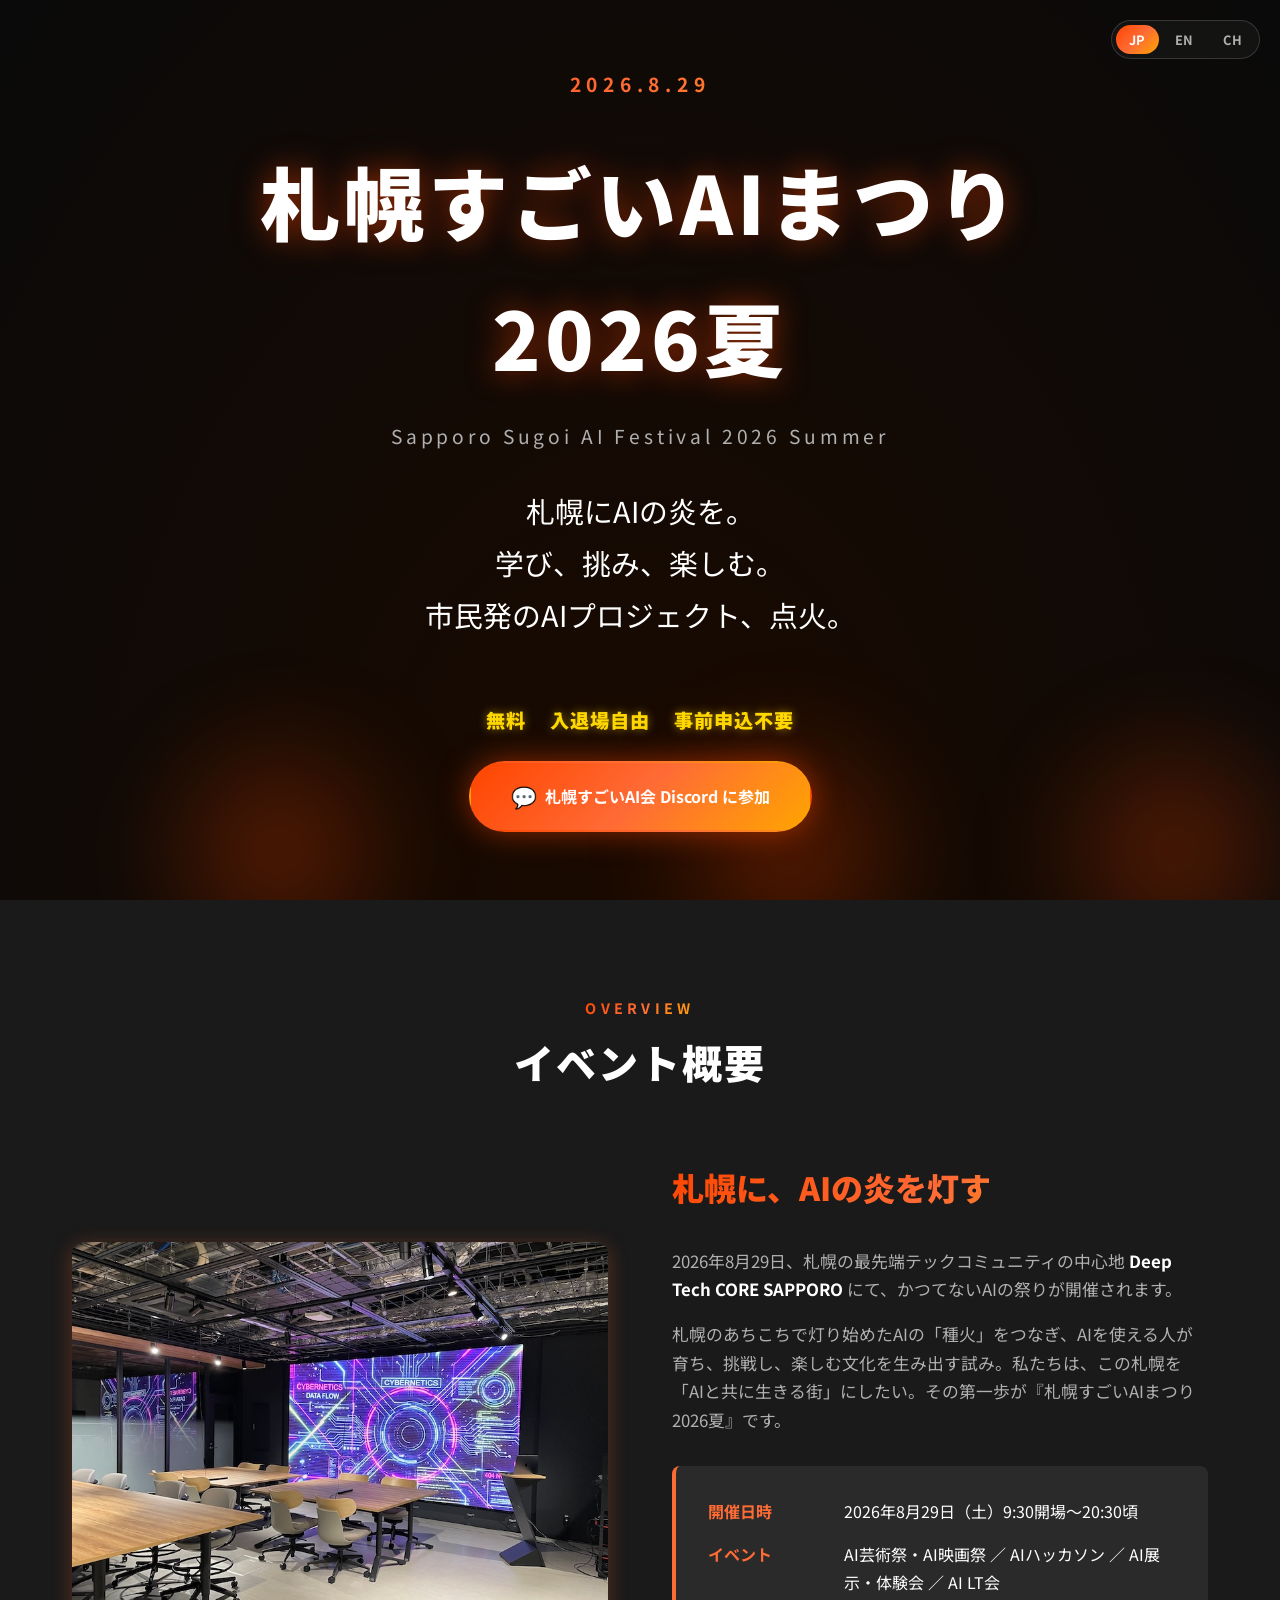
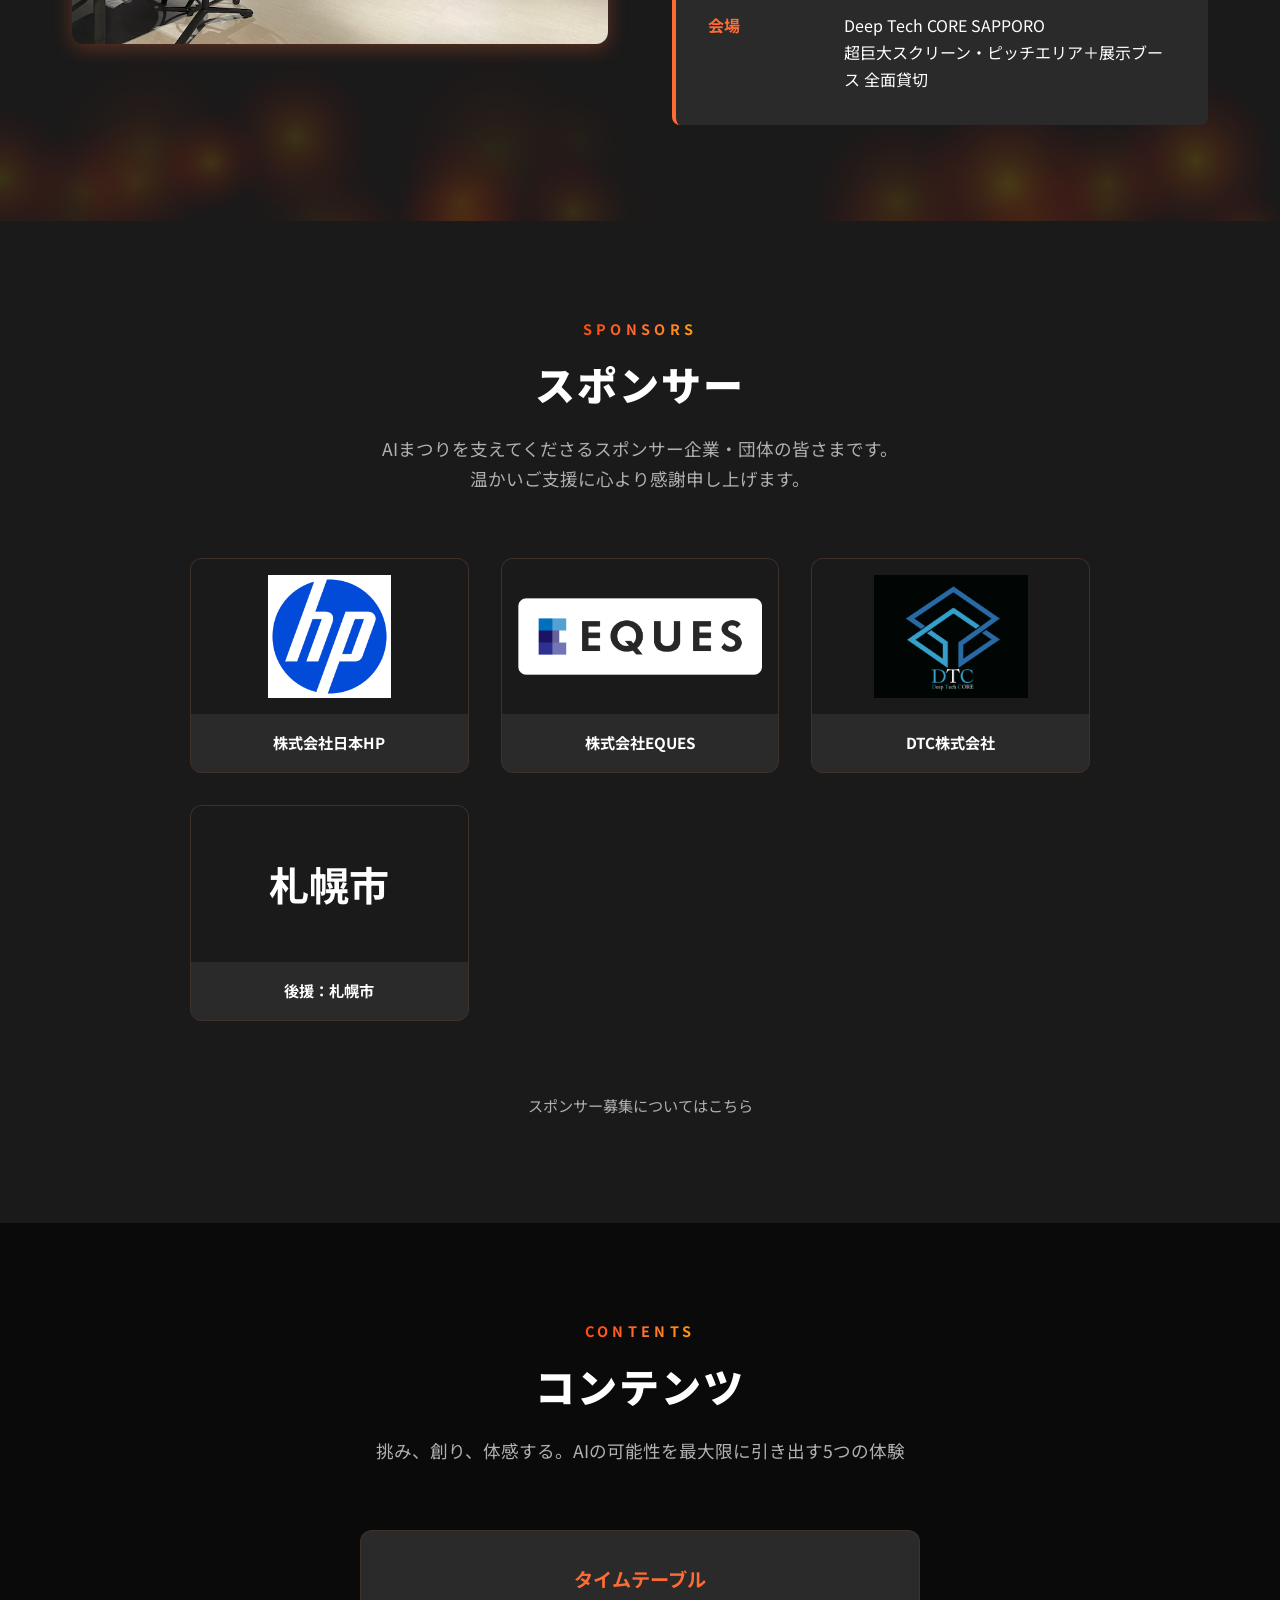
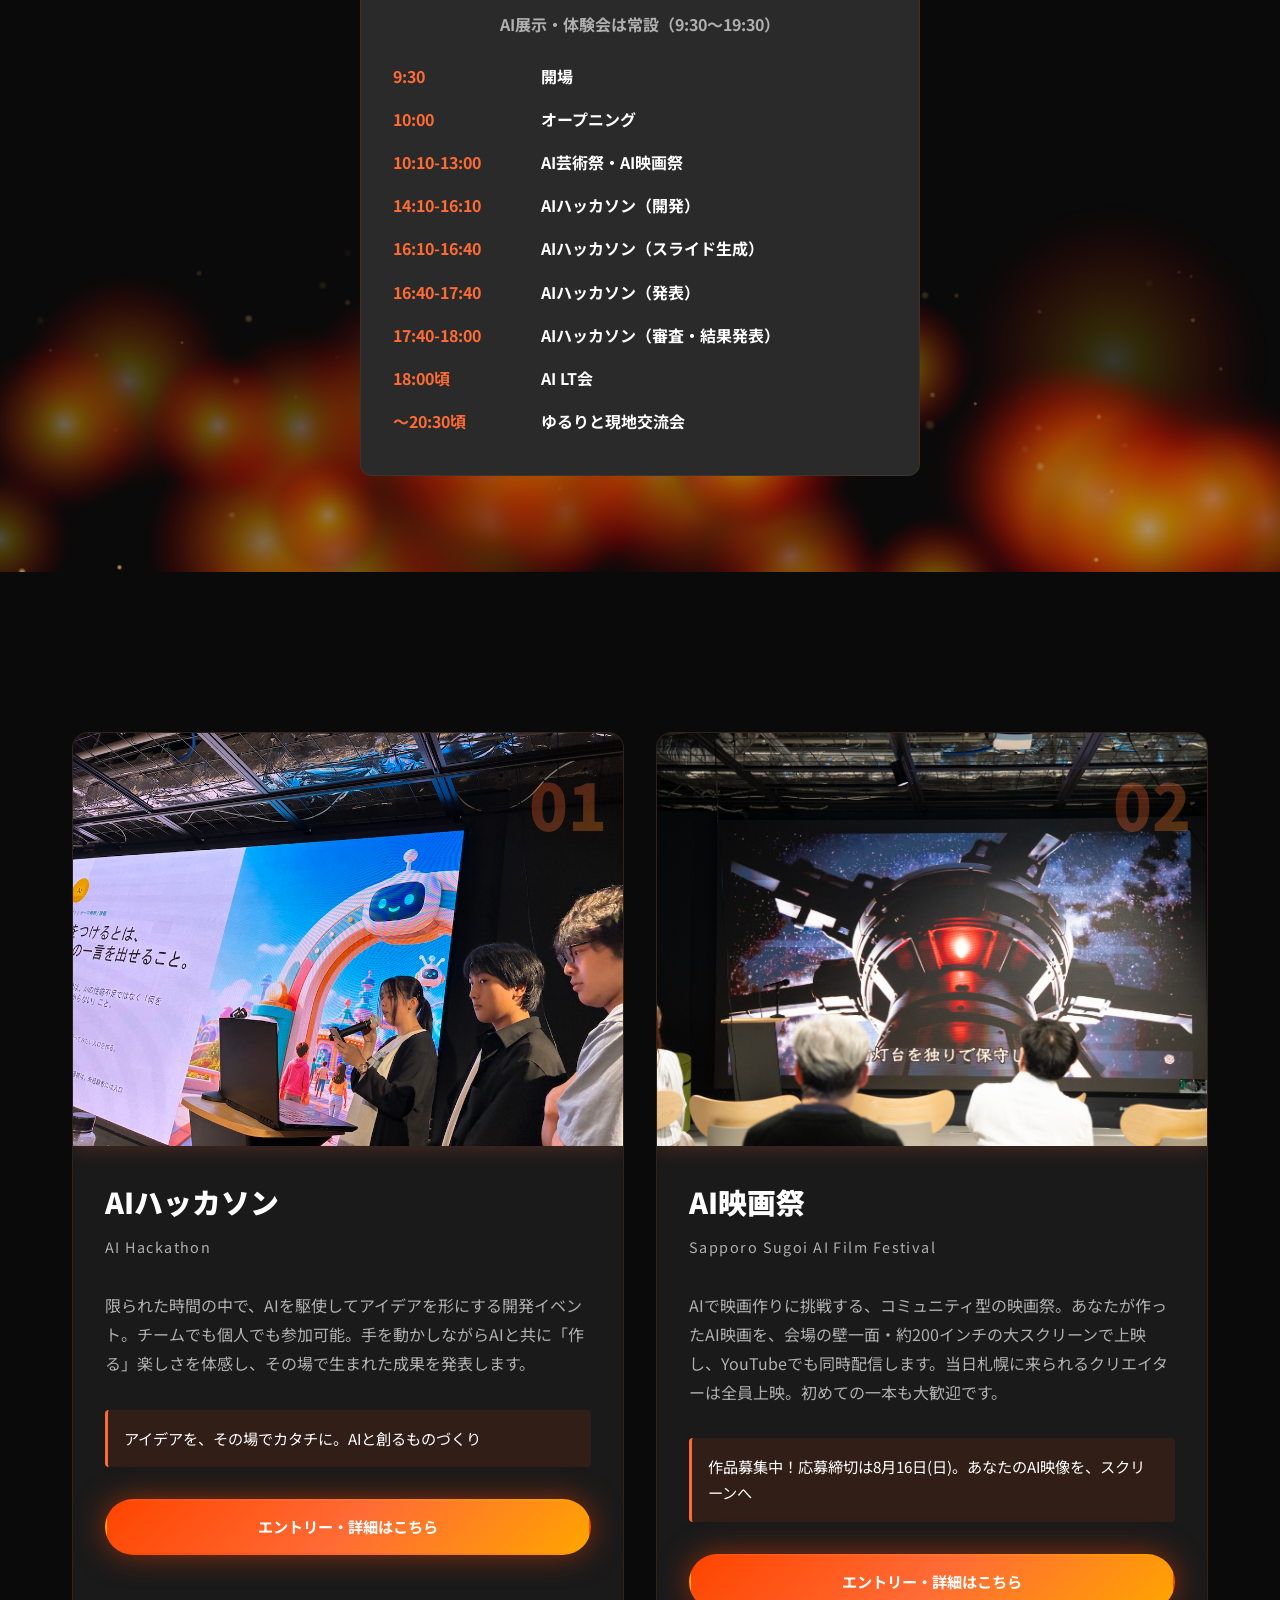
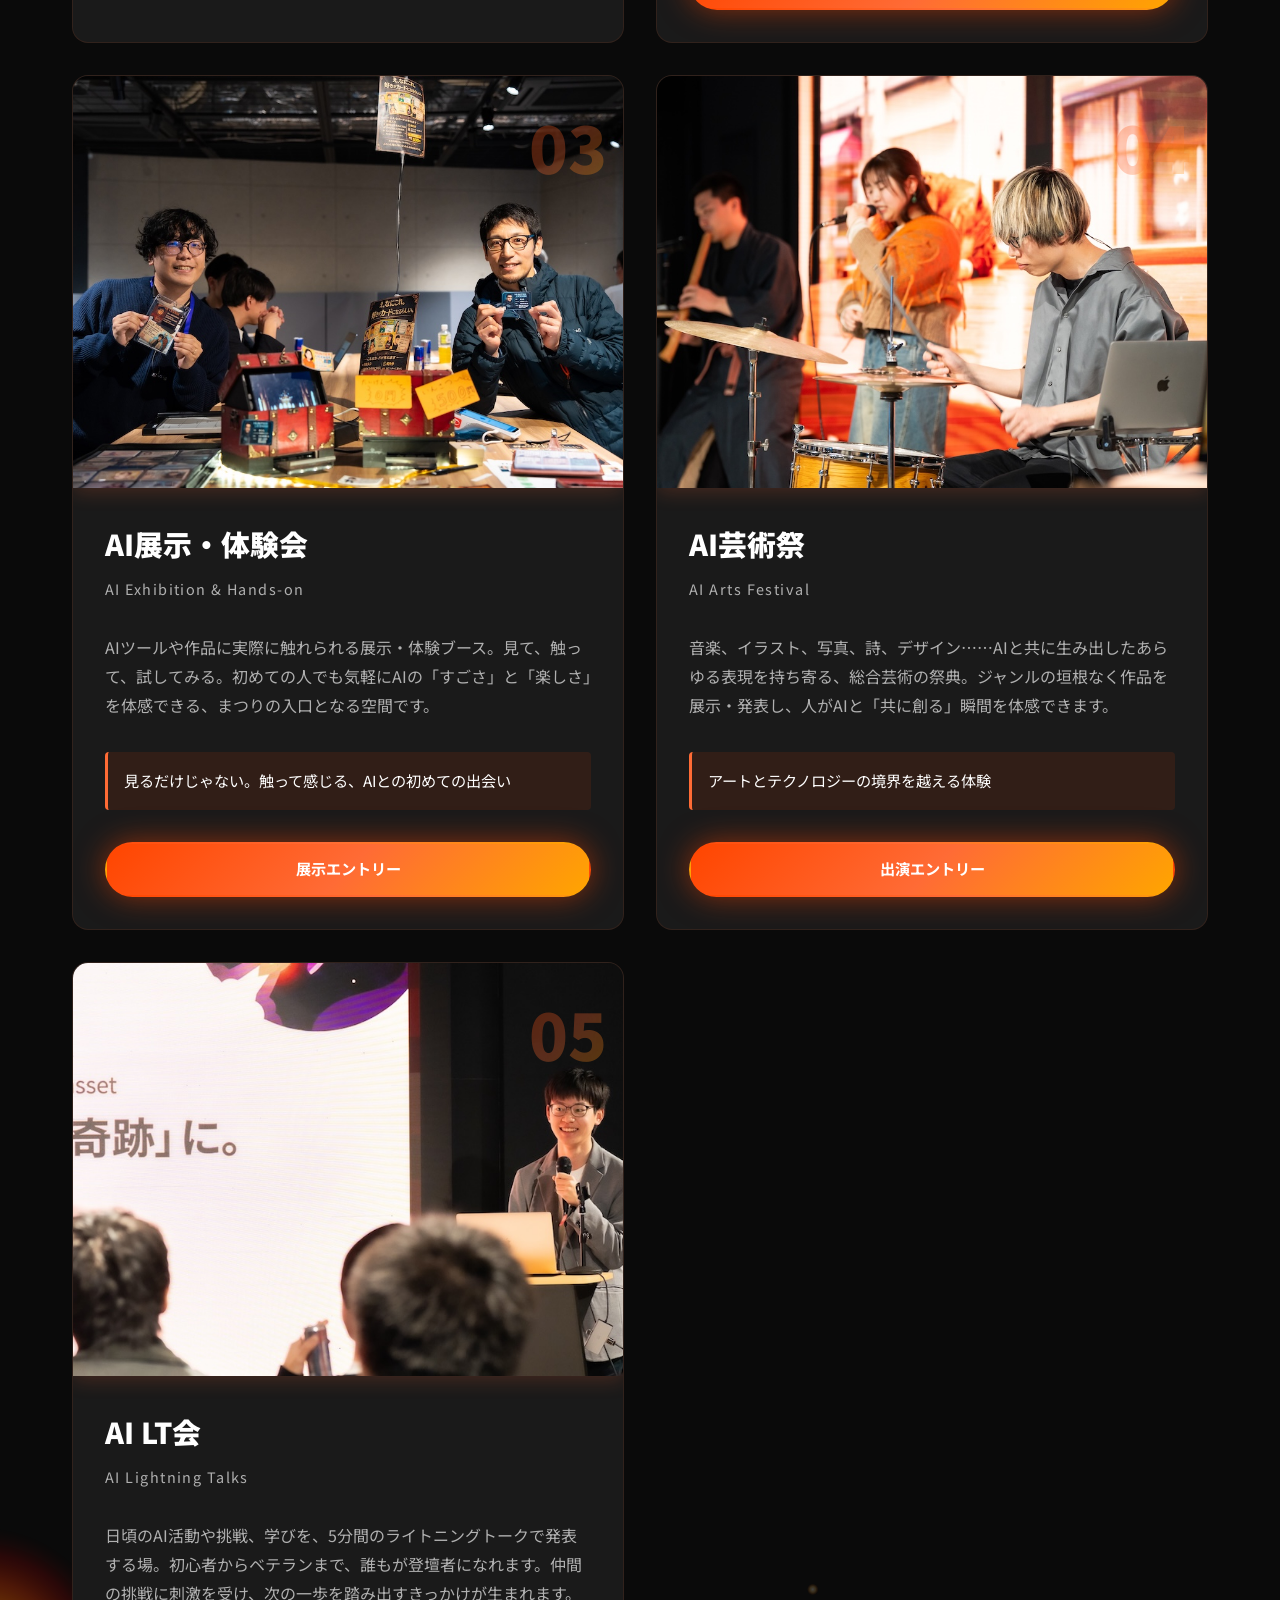
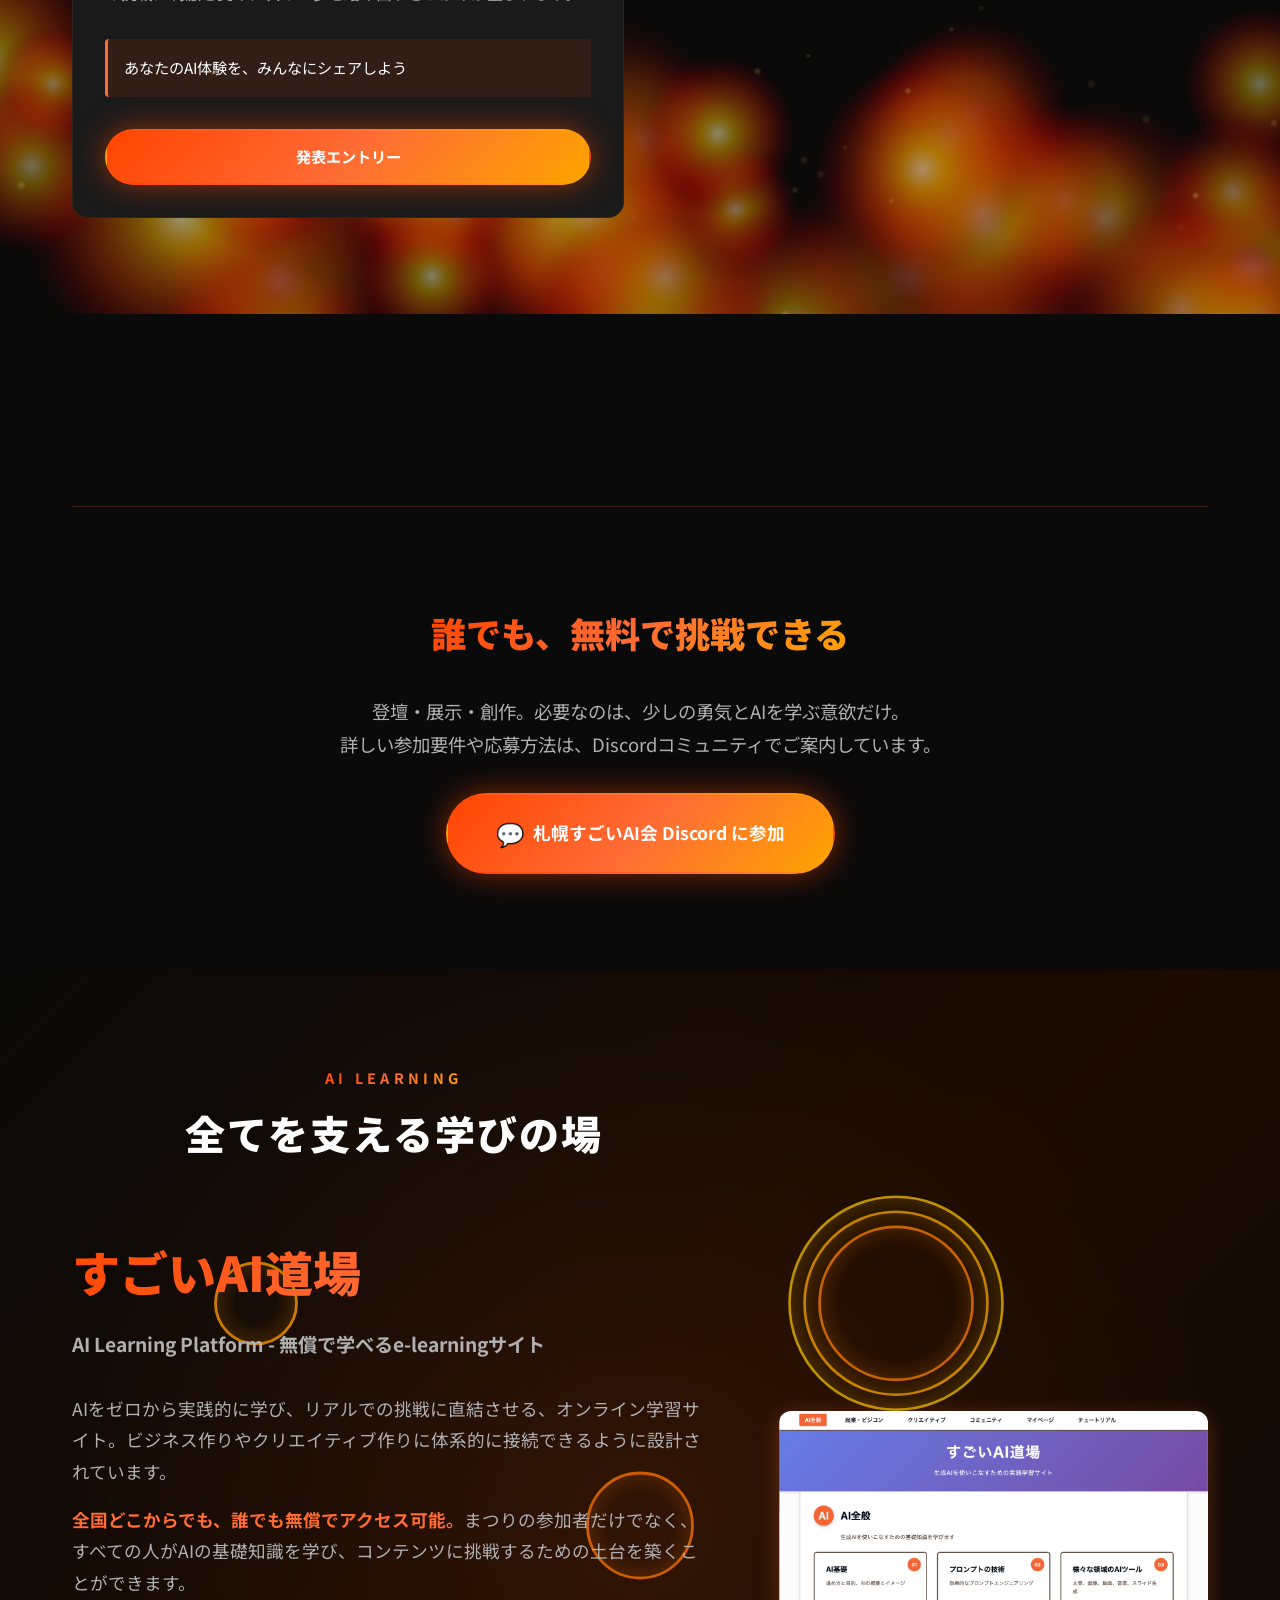
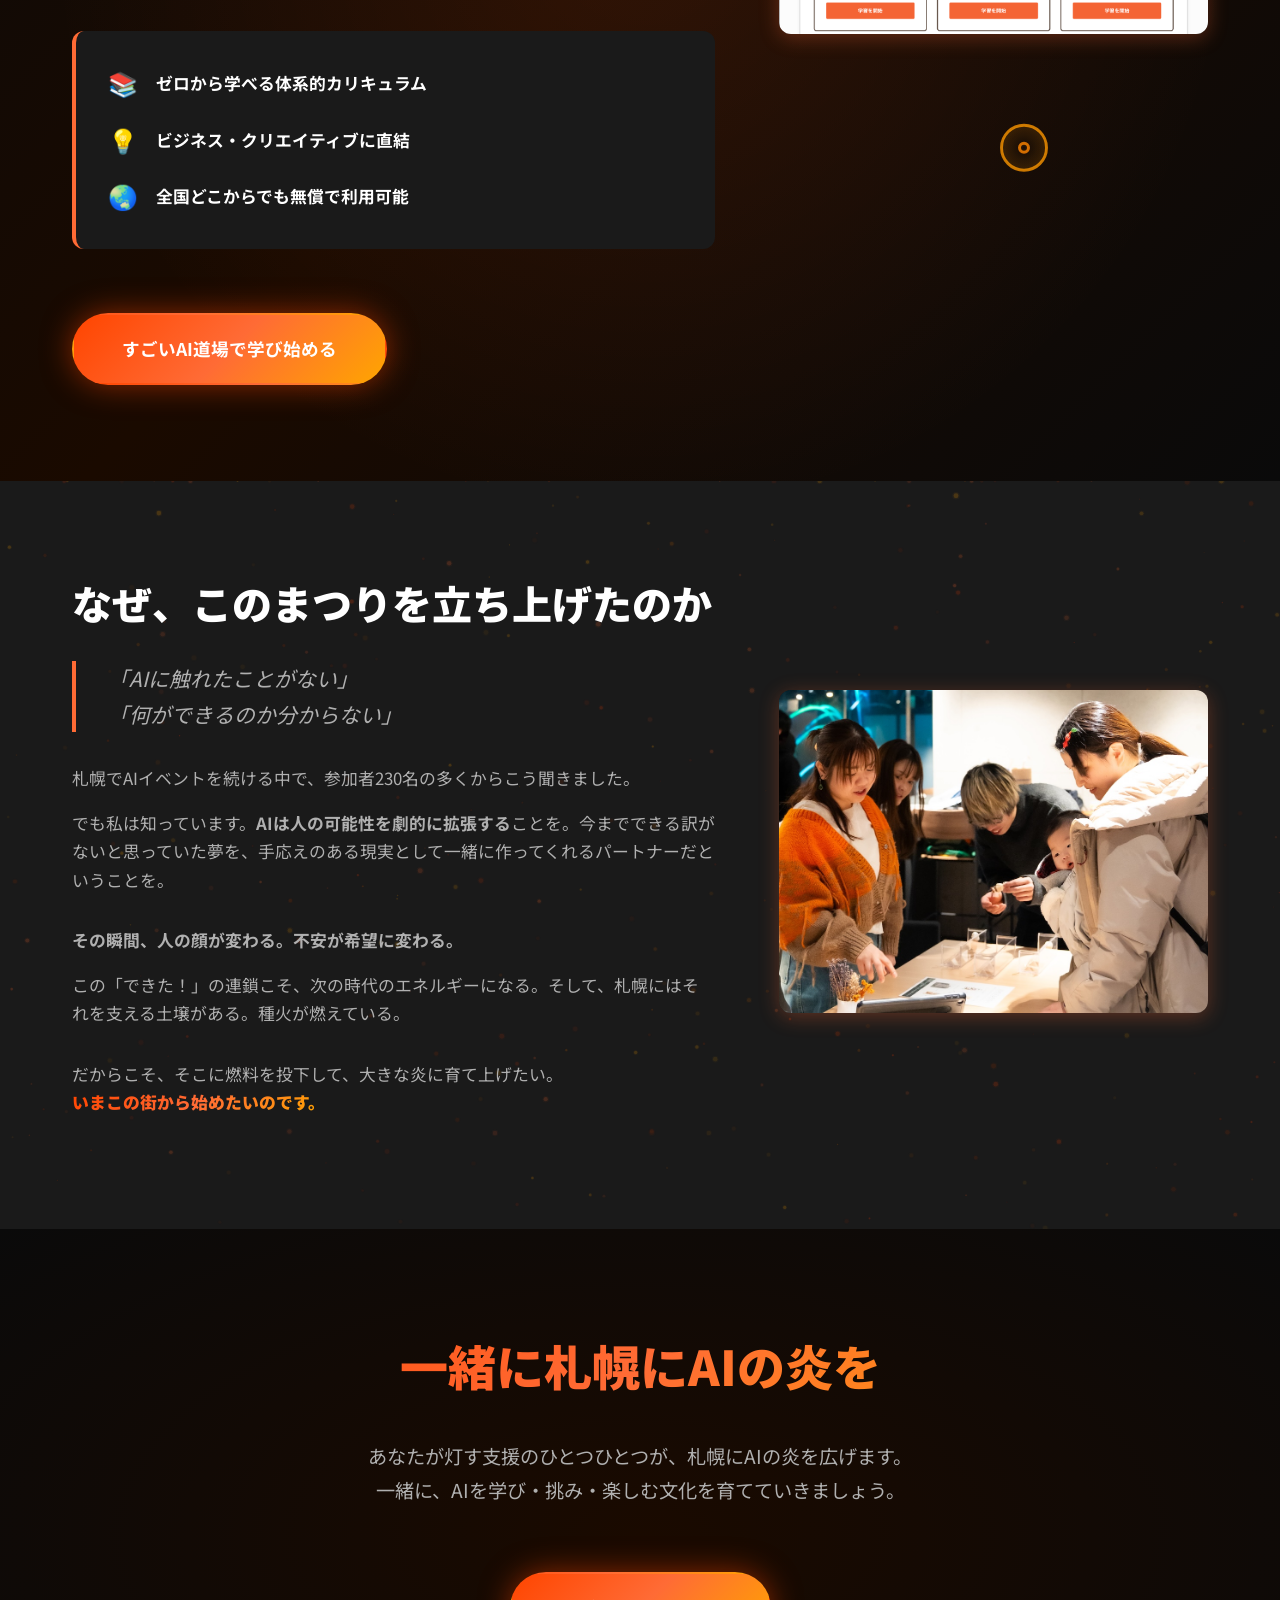
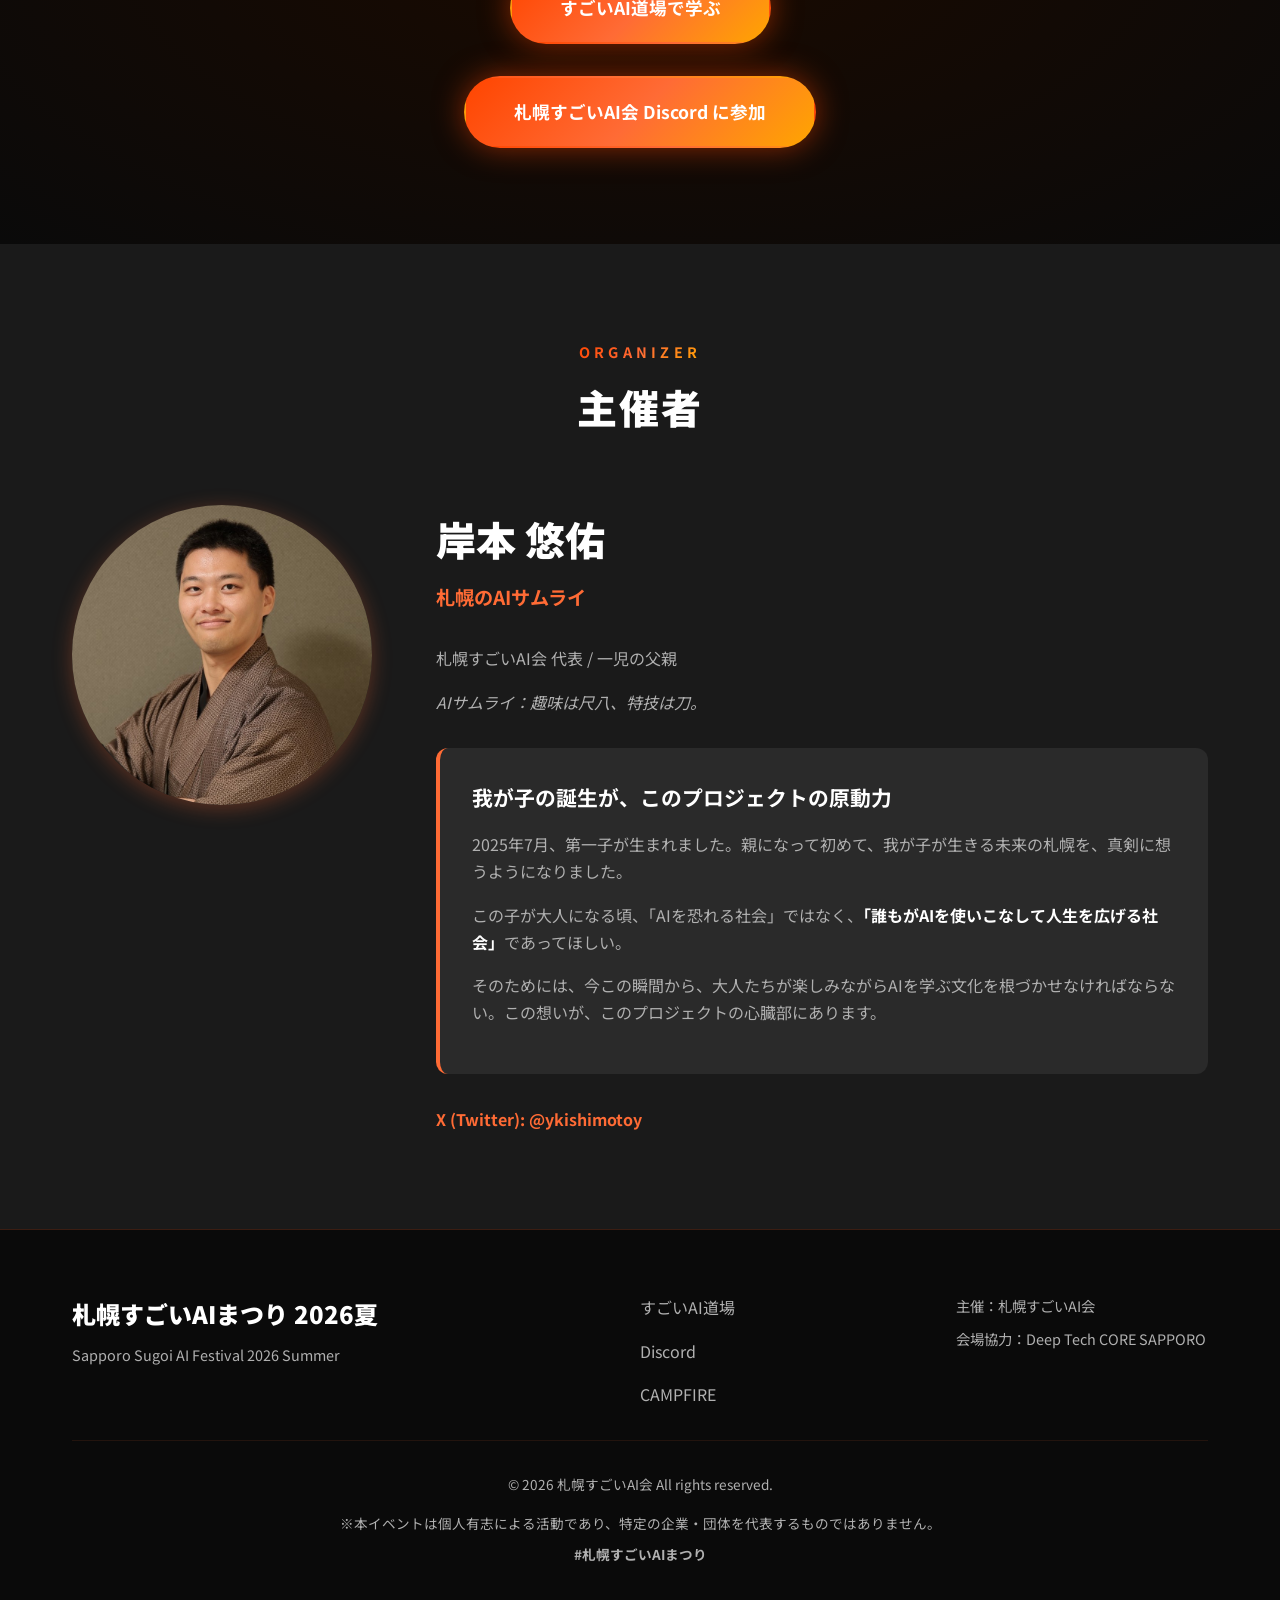
==== commit 04187434: "add eques" ====
--- a/index.html
+++ b/index.html
@@ -116,6 +116,12 @@
                     </div>
                     <div class="sponsor-name">株式会社日本HP</div>
                 </a>
+                <a href="https://eques.co.jp" target="_blank" rel="noopener" class="sponsor-card">
+                    <div class="sponsor-logo">
+                        <img src="images/eques.png" alt="株式会社EQUES">
+                    </div>
+                    <div class="sponsor-name">株式会社EQUES</div>
+                </a>
                 <div class="sponsor-card">
                     <div class="sponsor-logo">
                         <img src="images/DTC_logo.png" alt="DTC株式会社">
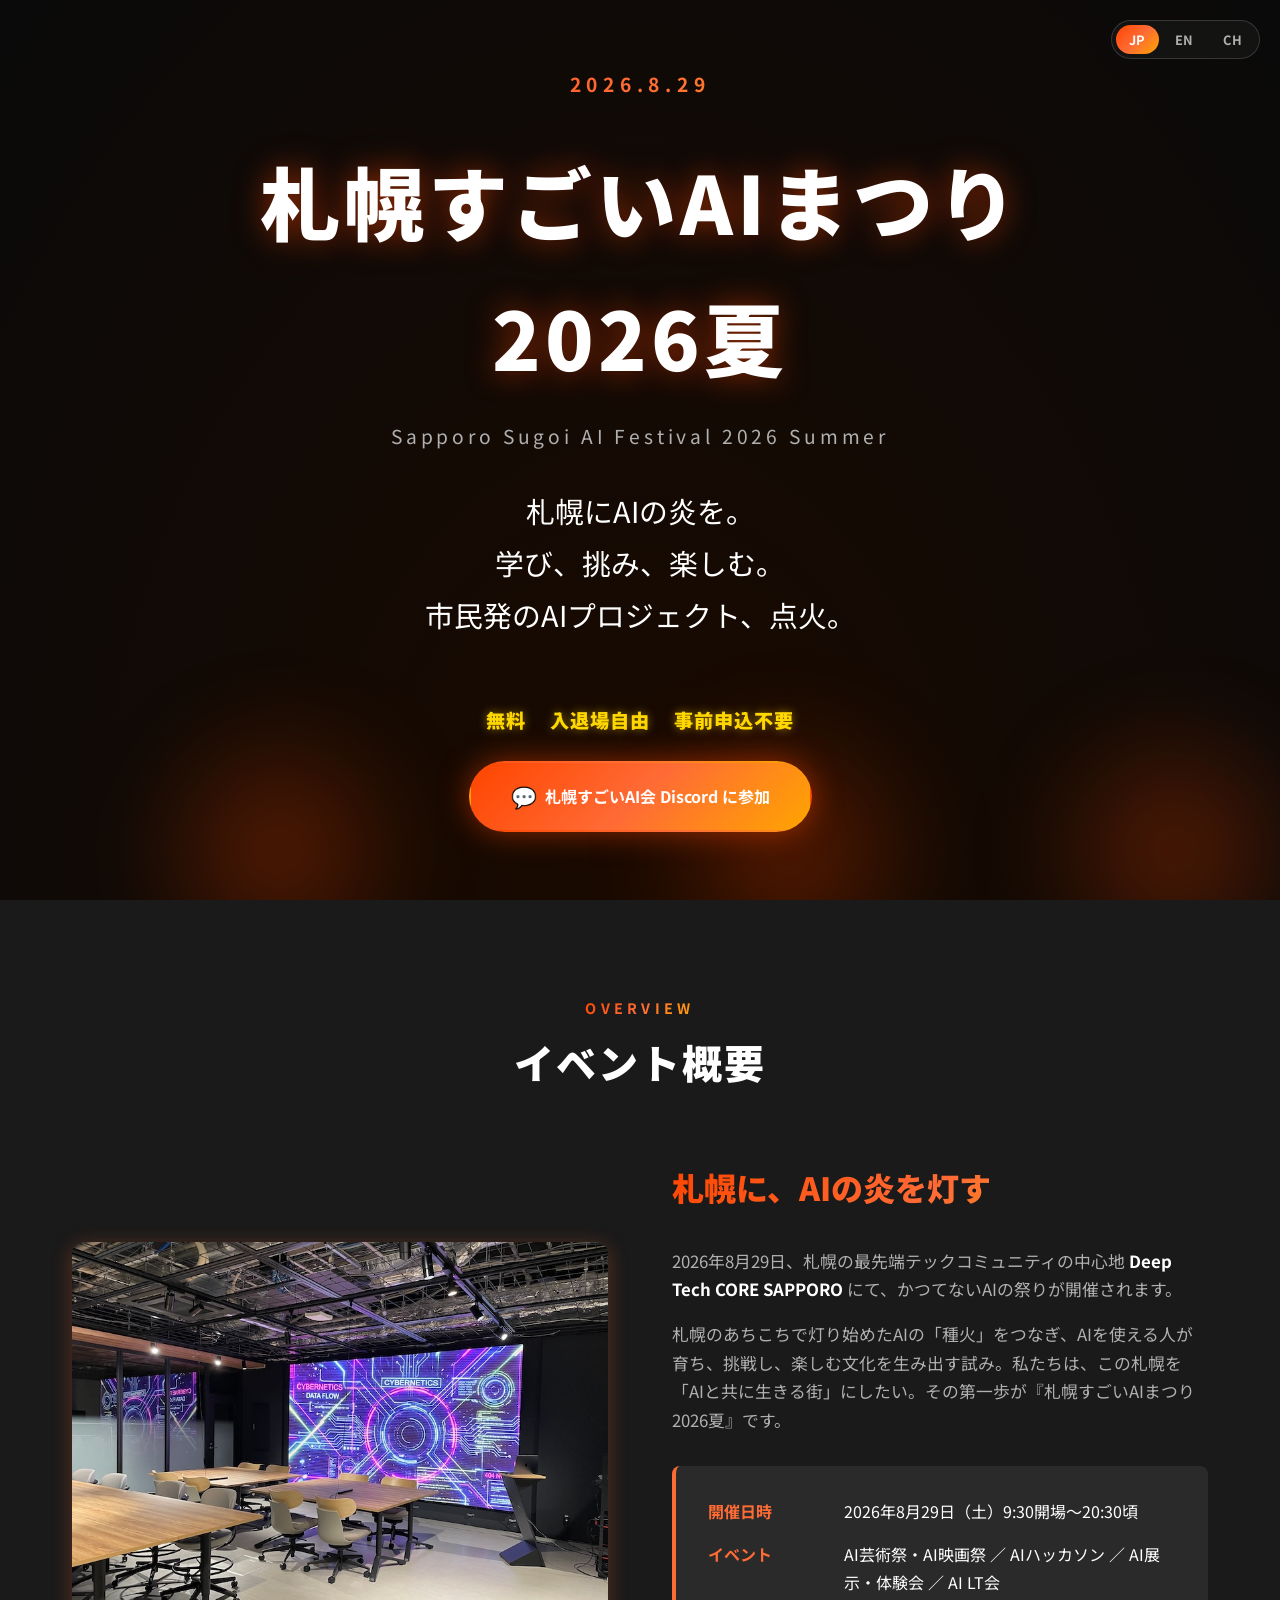
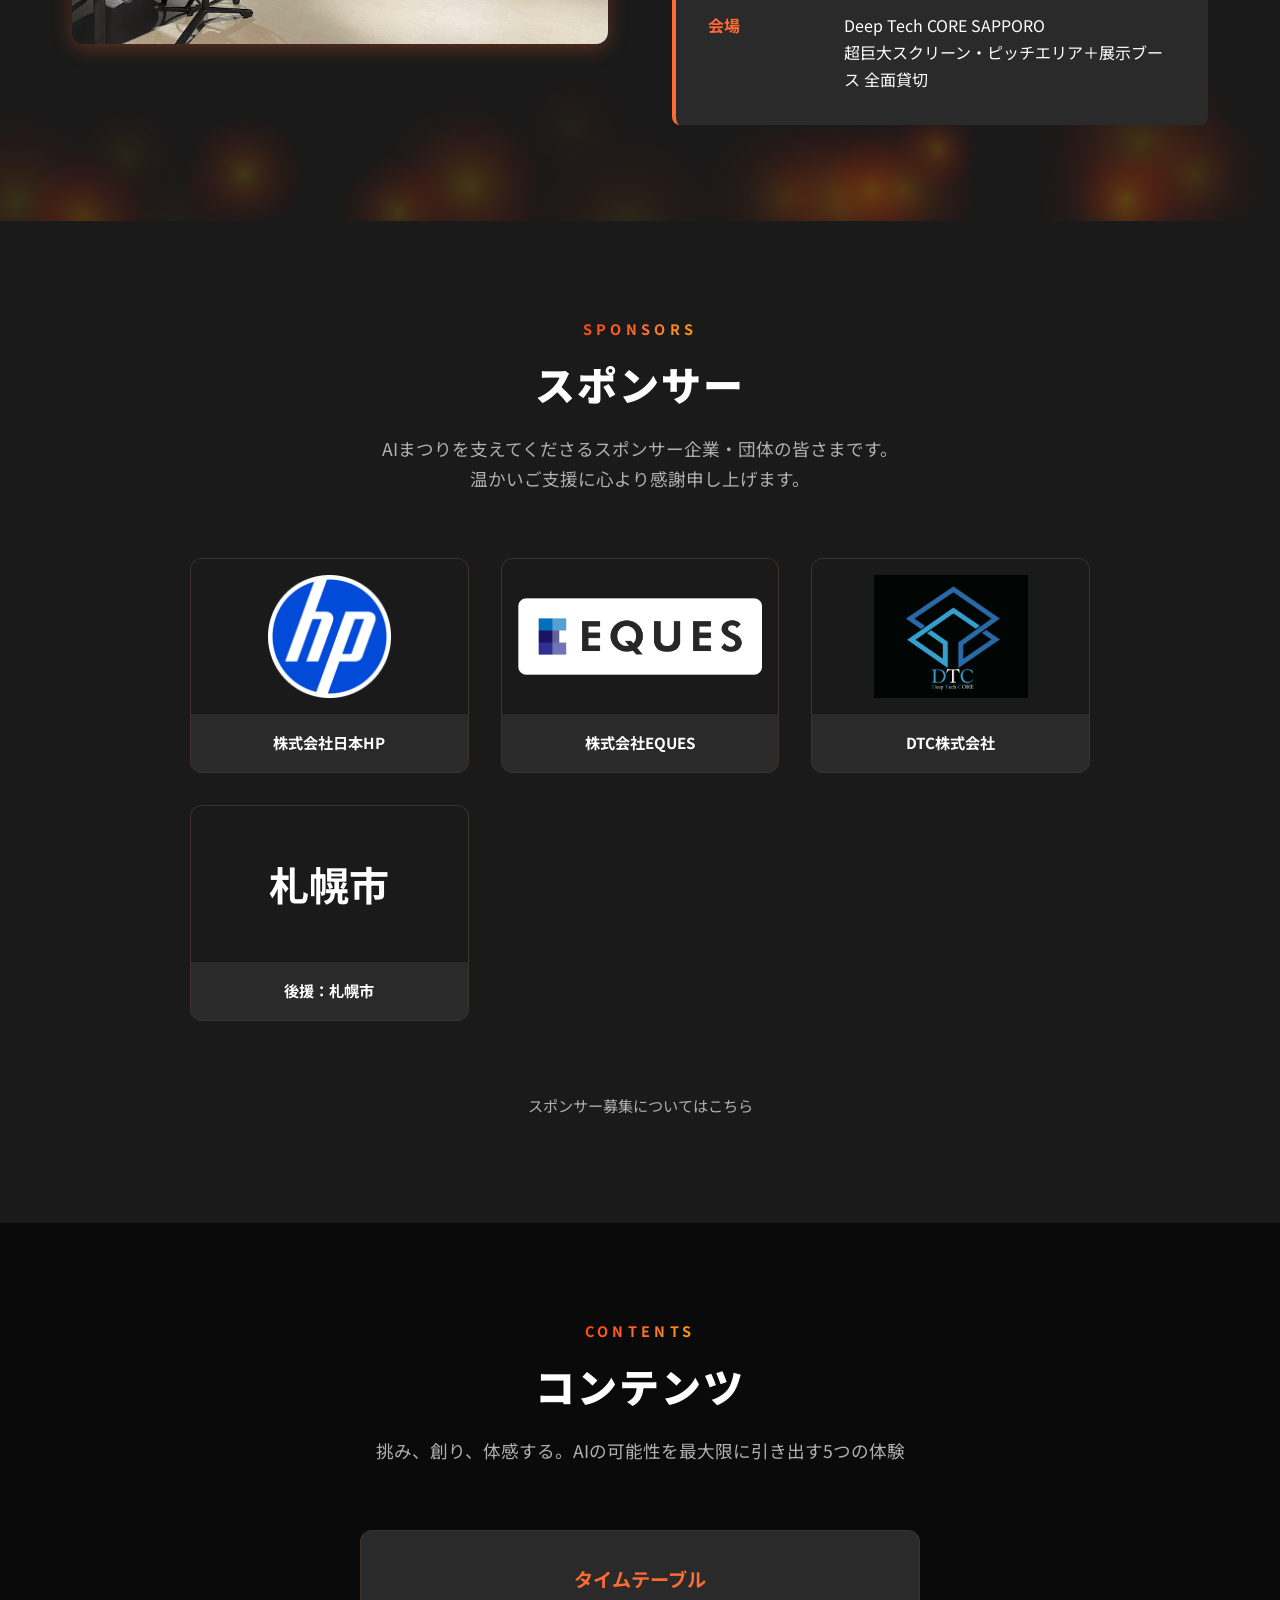
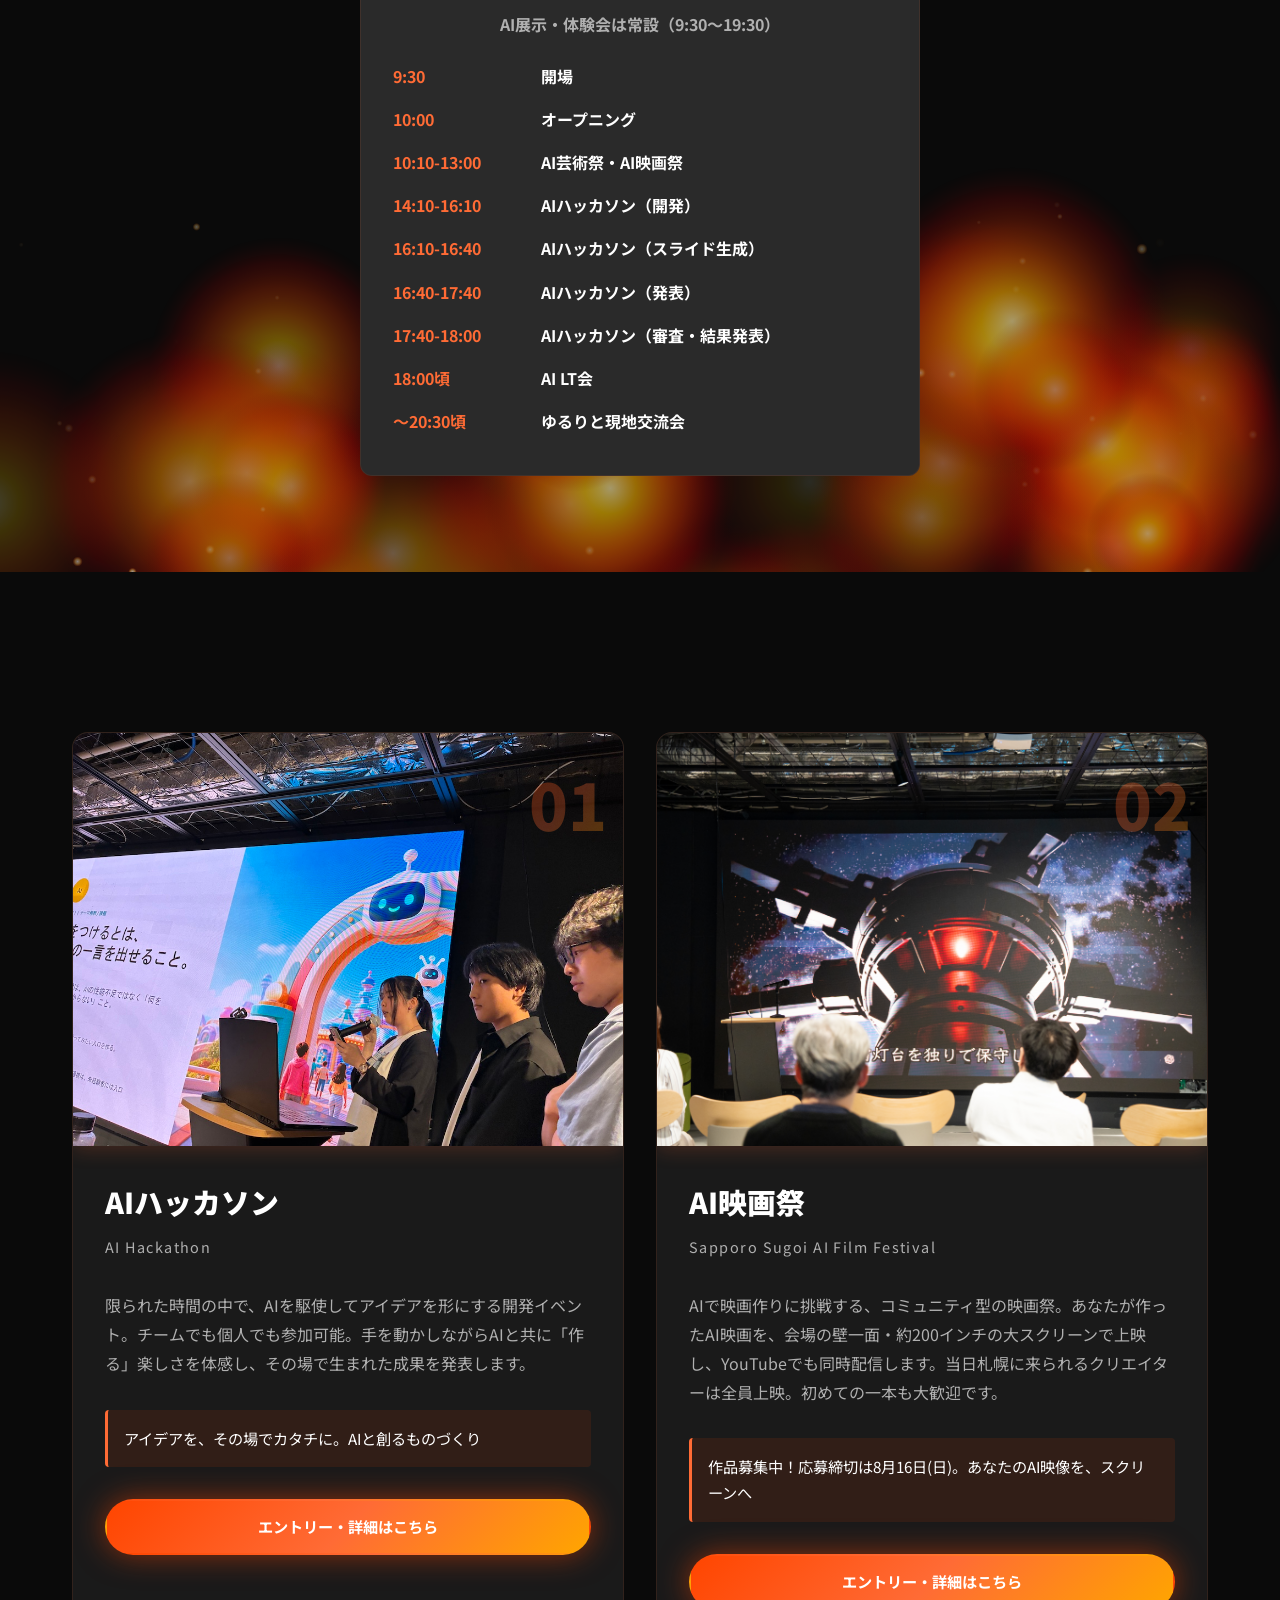
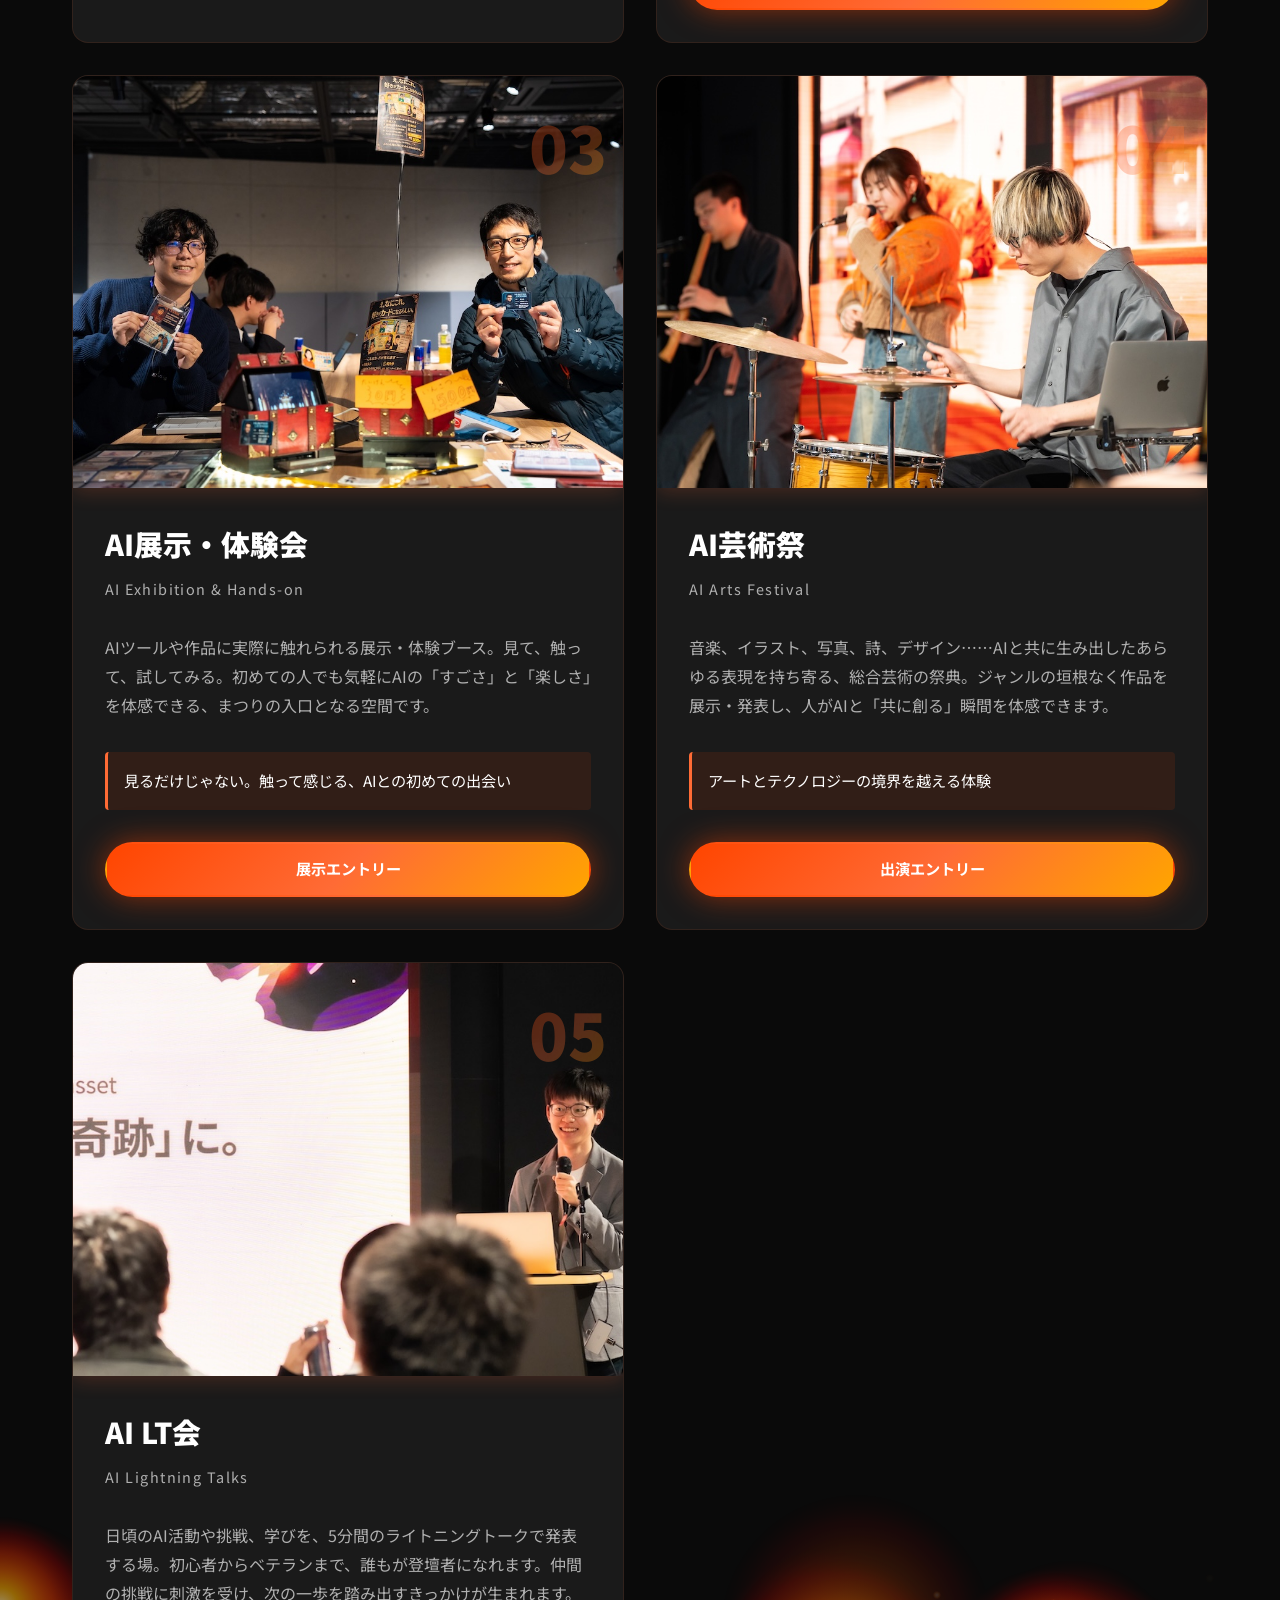
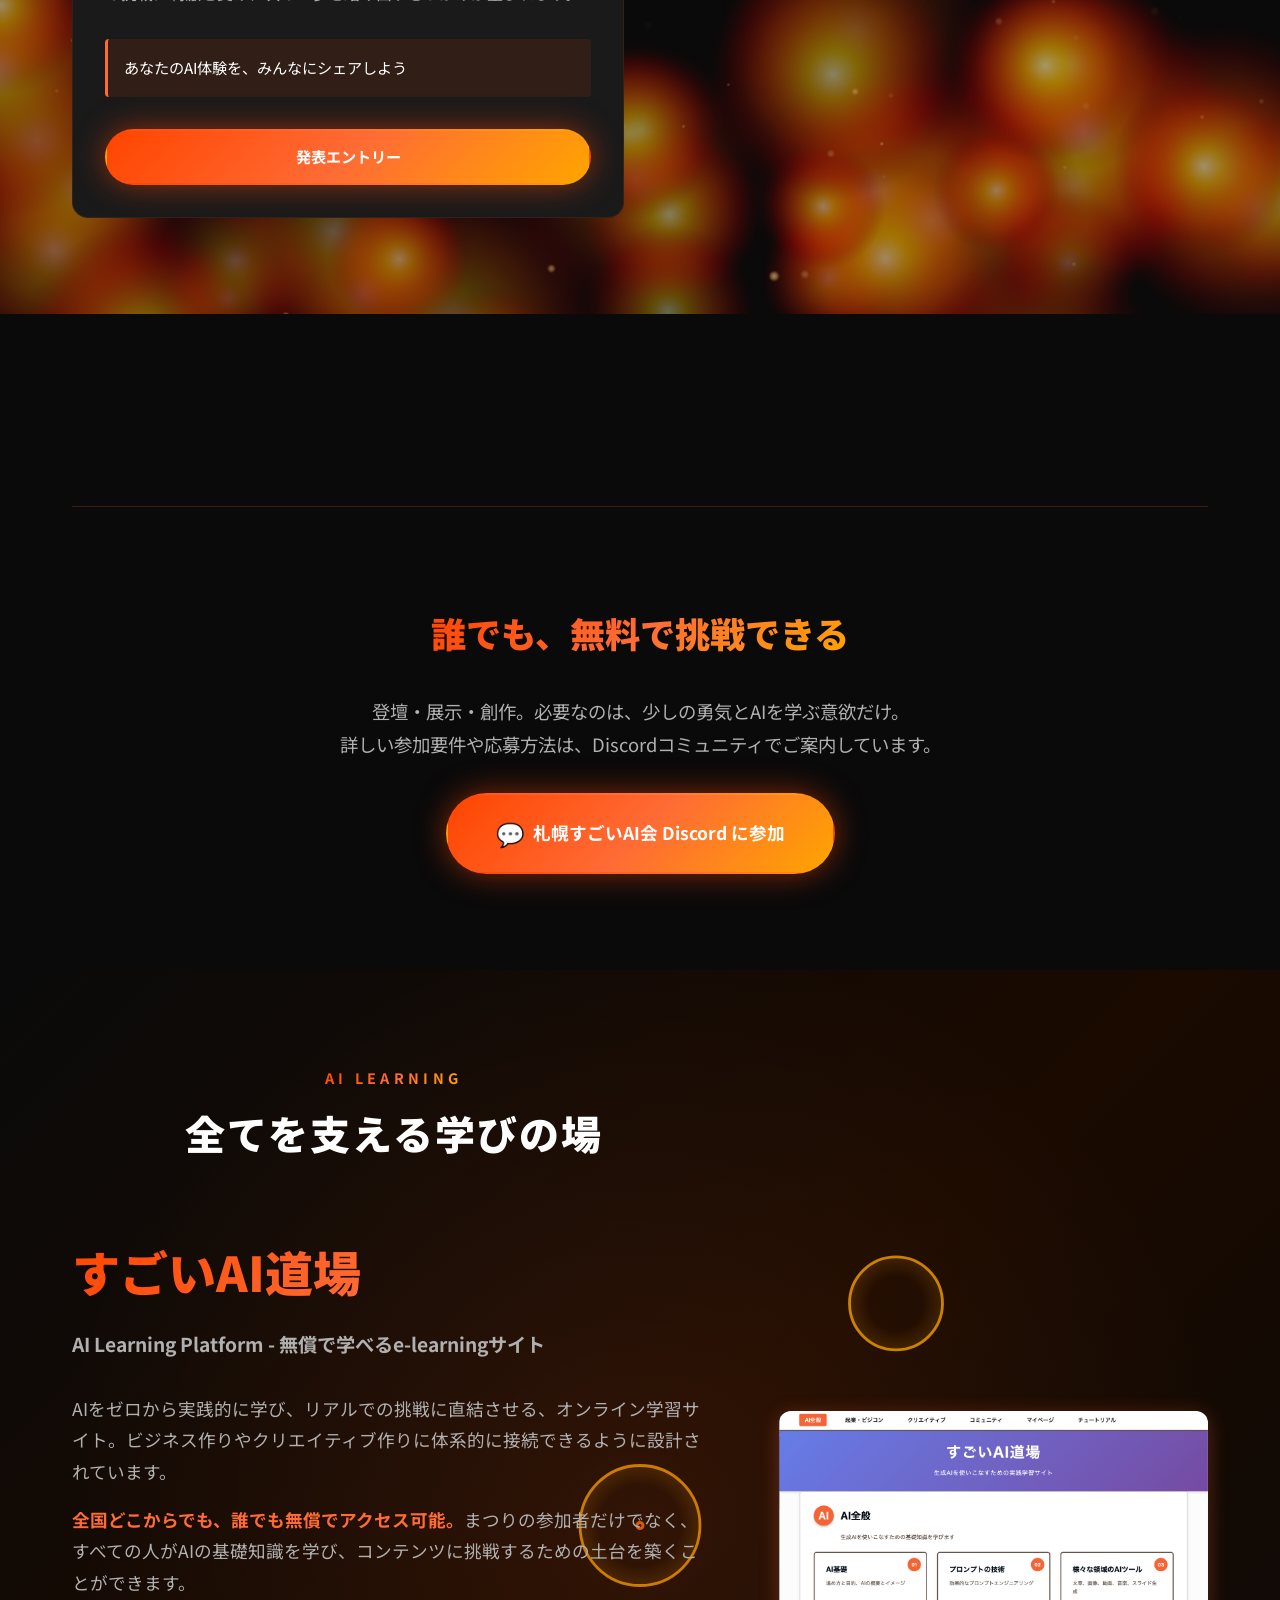
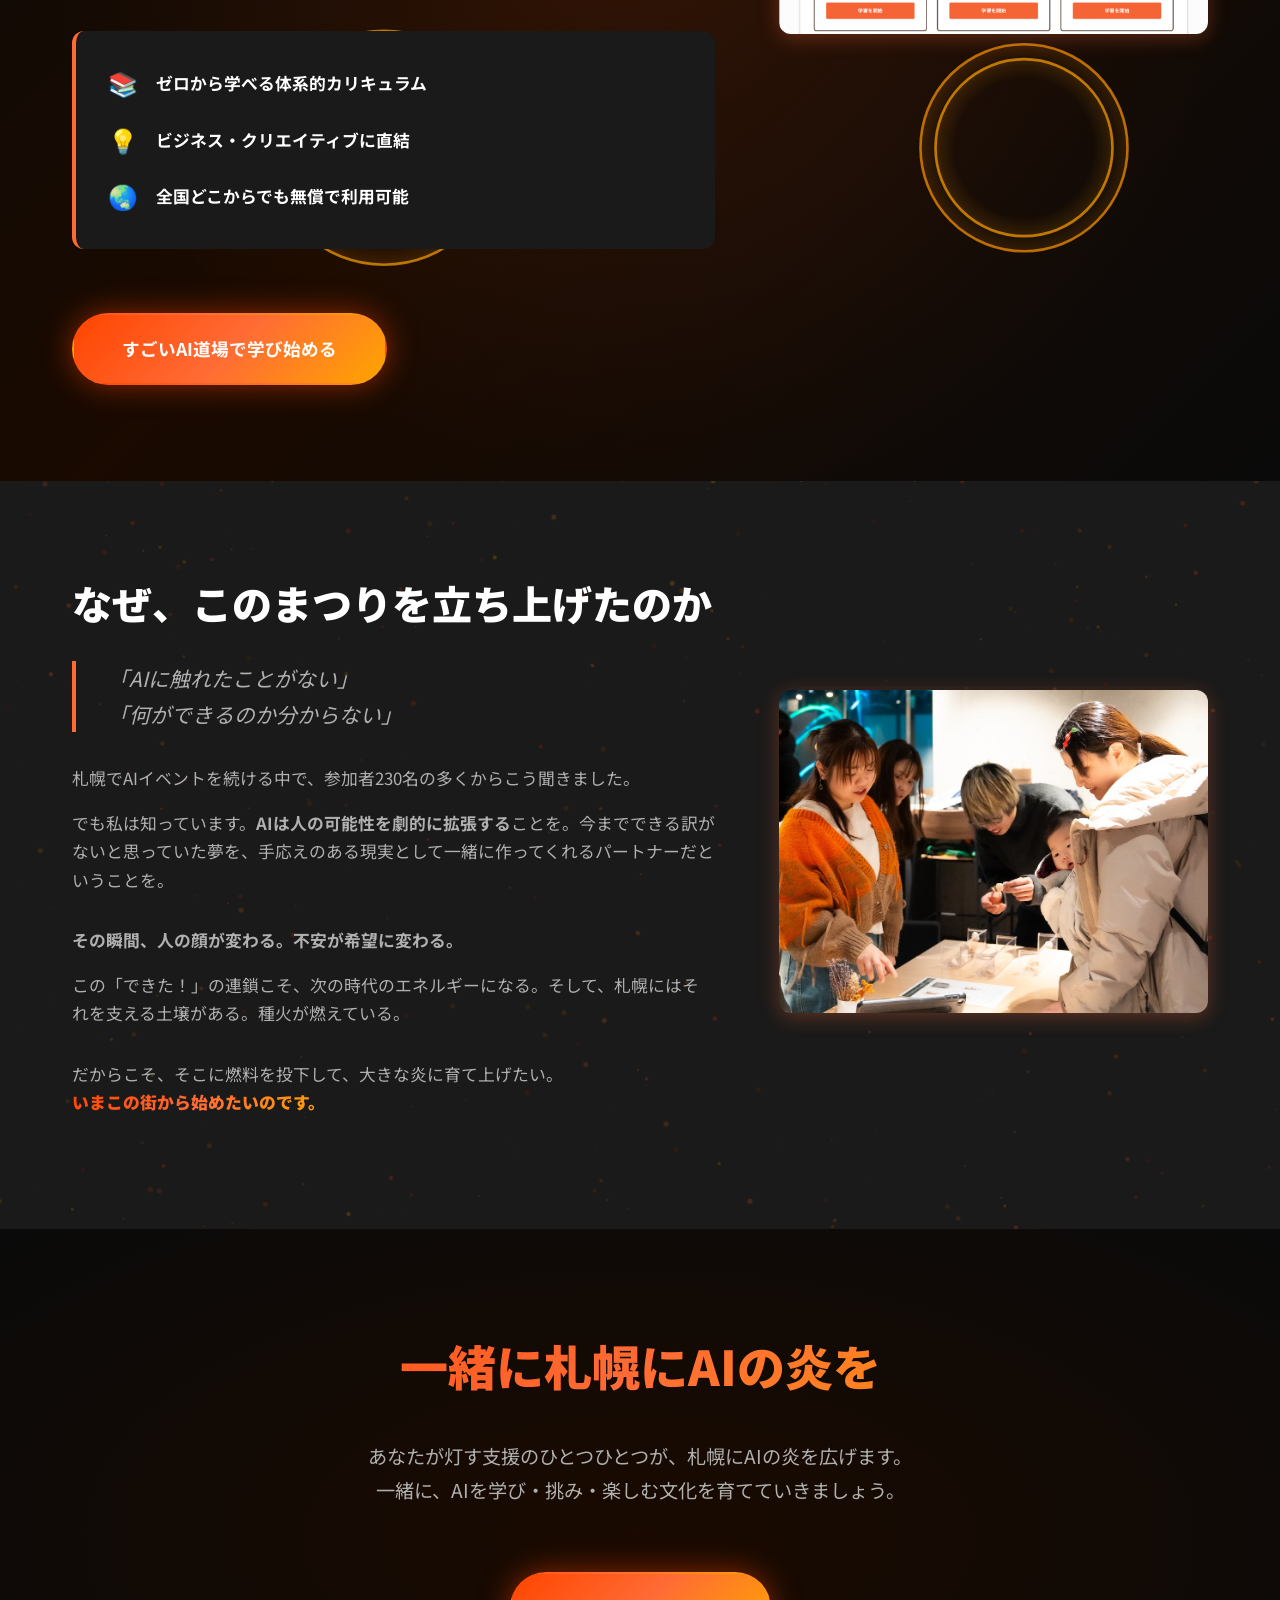
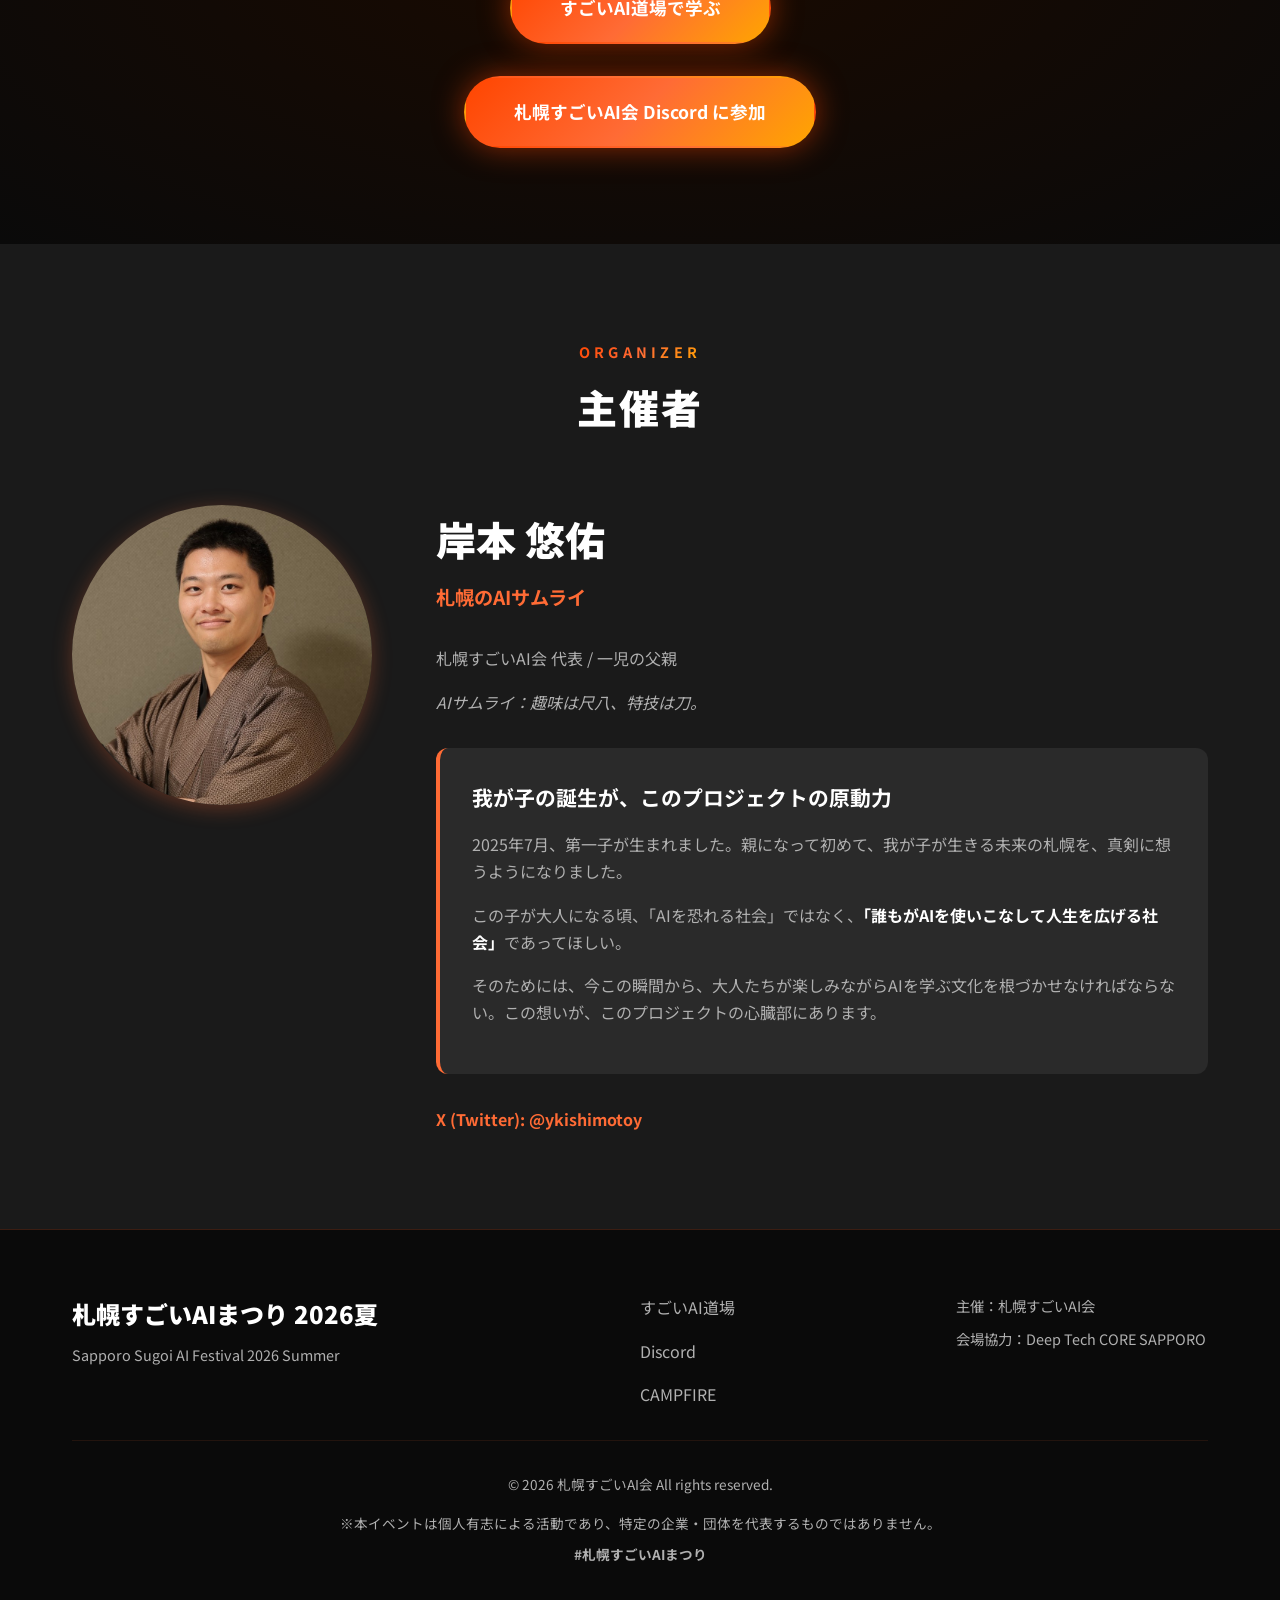
==== commit a1f8af86: "add HP" ====
--- a/index.html
+++ b/index.html
@@ -112,7 +112,7 @@
             <div class="sponsors-grid">
                 <a href="https://www.hp.com/jp-ja/home.html" target="_blank" rel="noopener" class="sponsor-card">
                     <div class="sponsor-logo">
-                        <img src="images/HP.jpg" alt="株式会社日本HP">
+                        <img src="images/HP.png" alt="株式会社日本HP">
                     </div>
                     <div class="sponsor-name">株式会社日本HP</div>
                 </a>
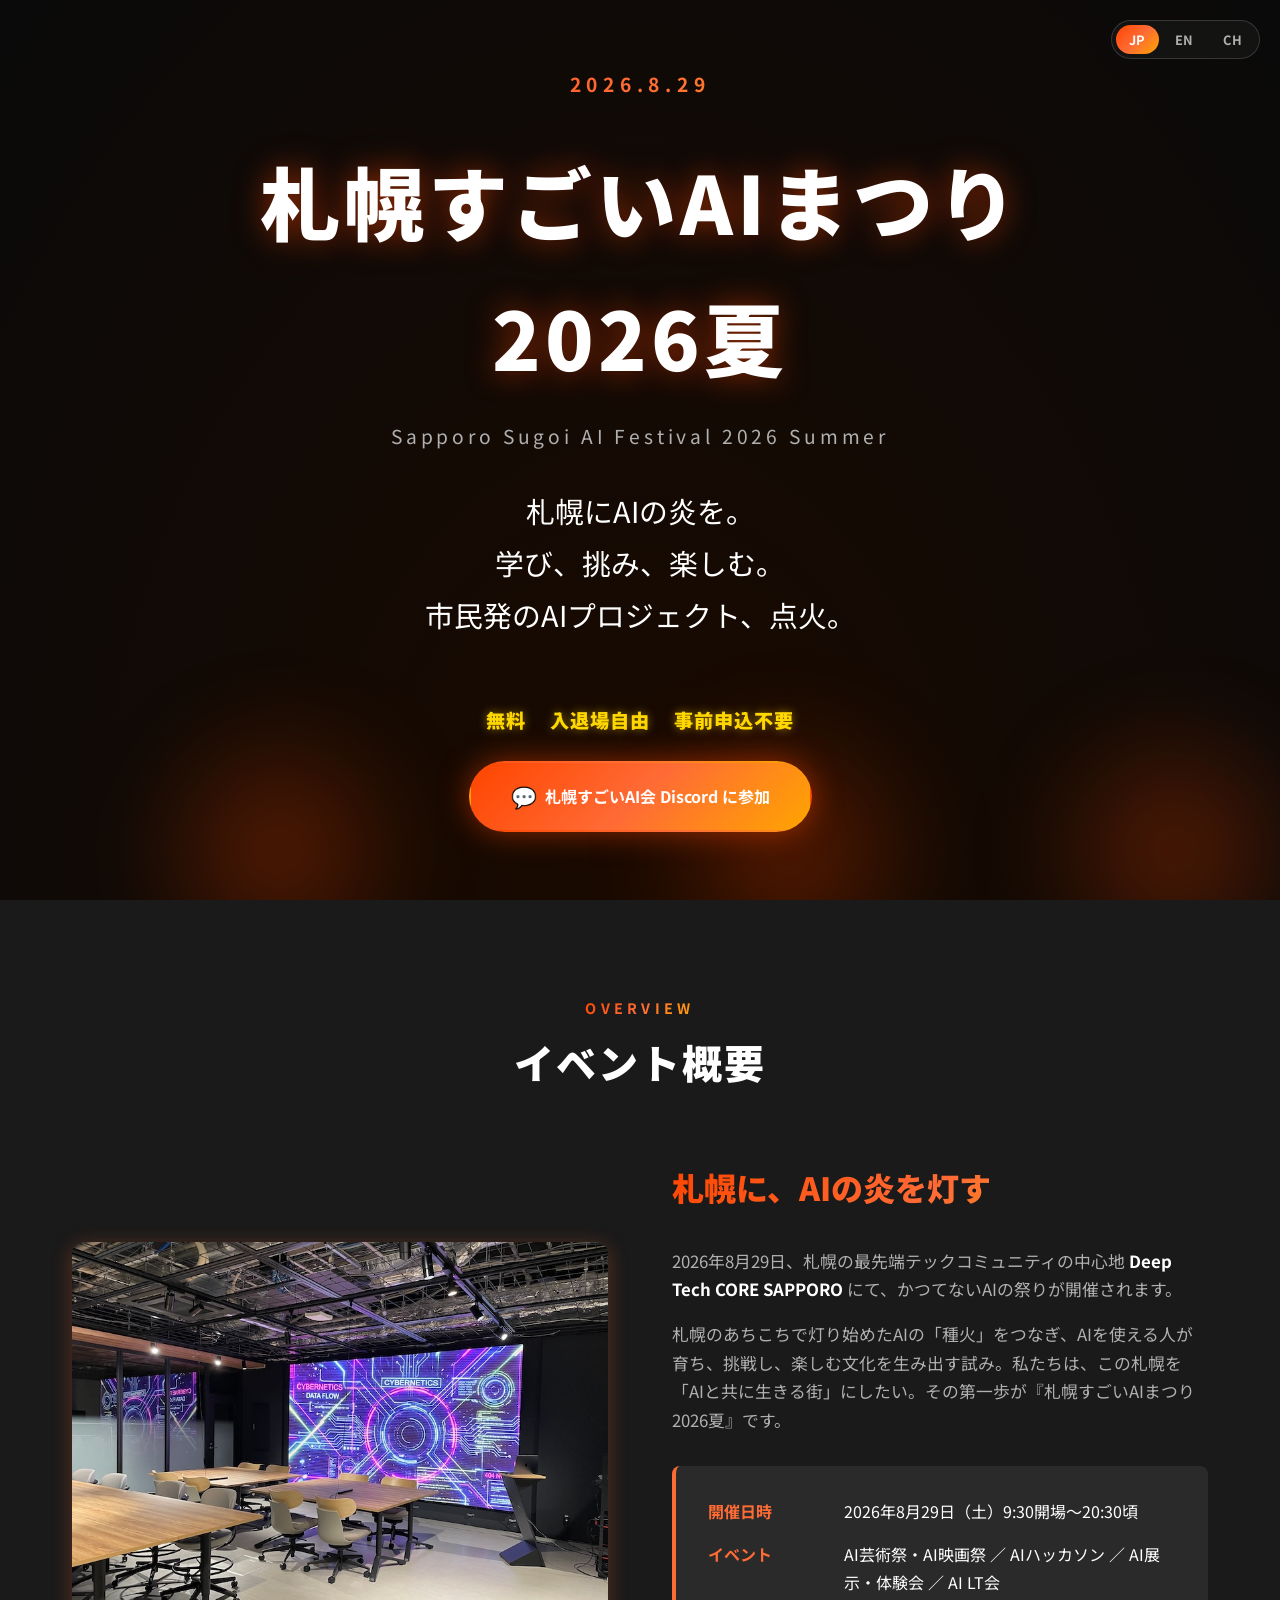
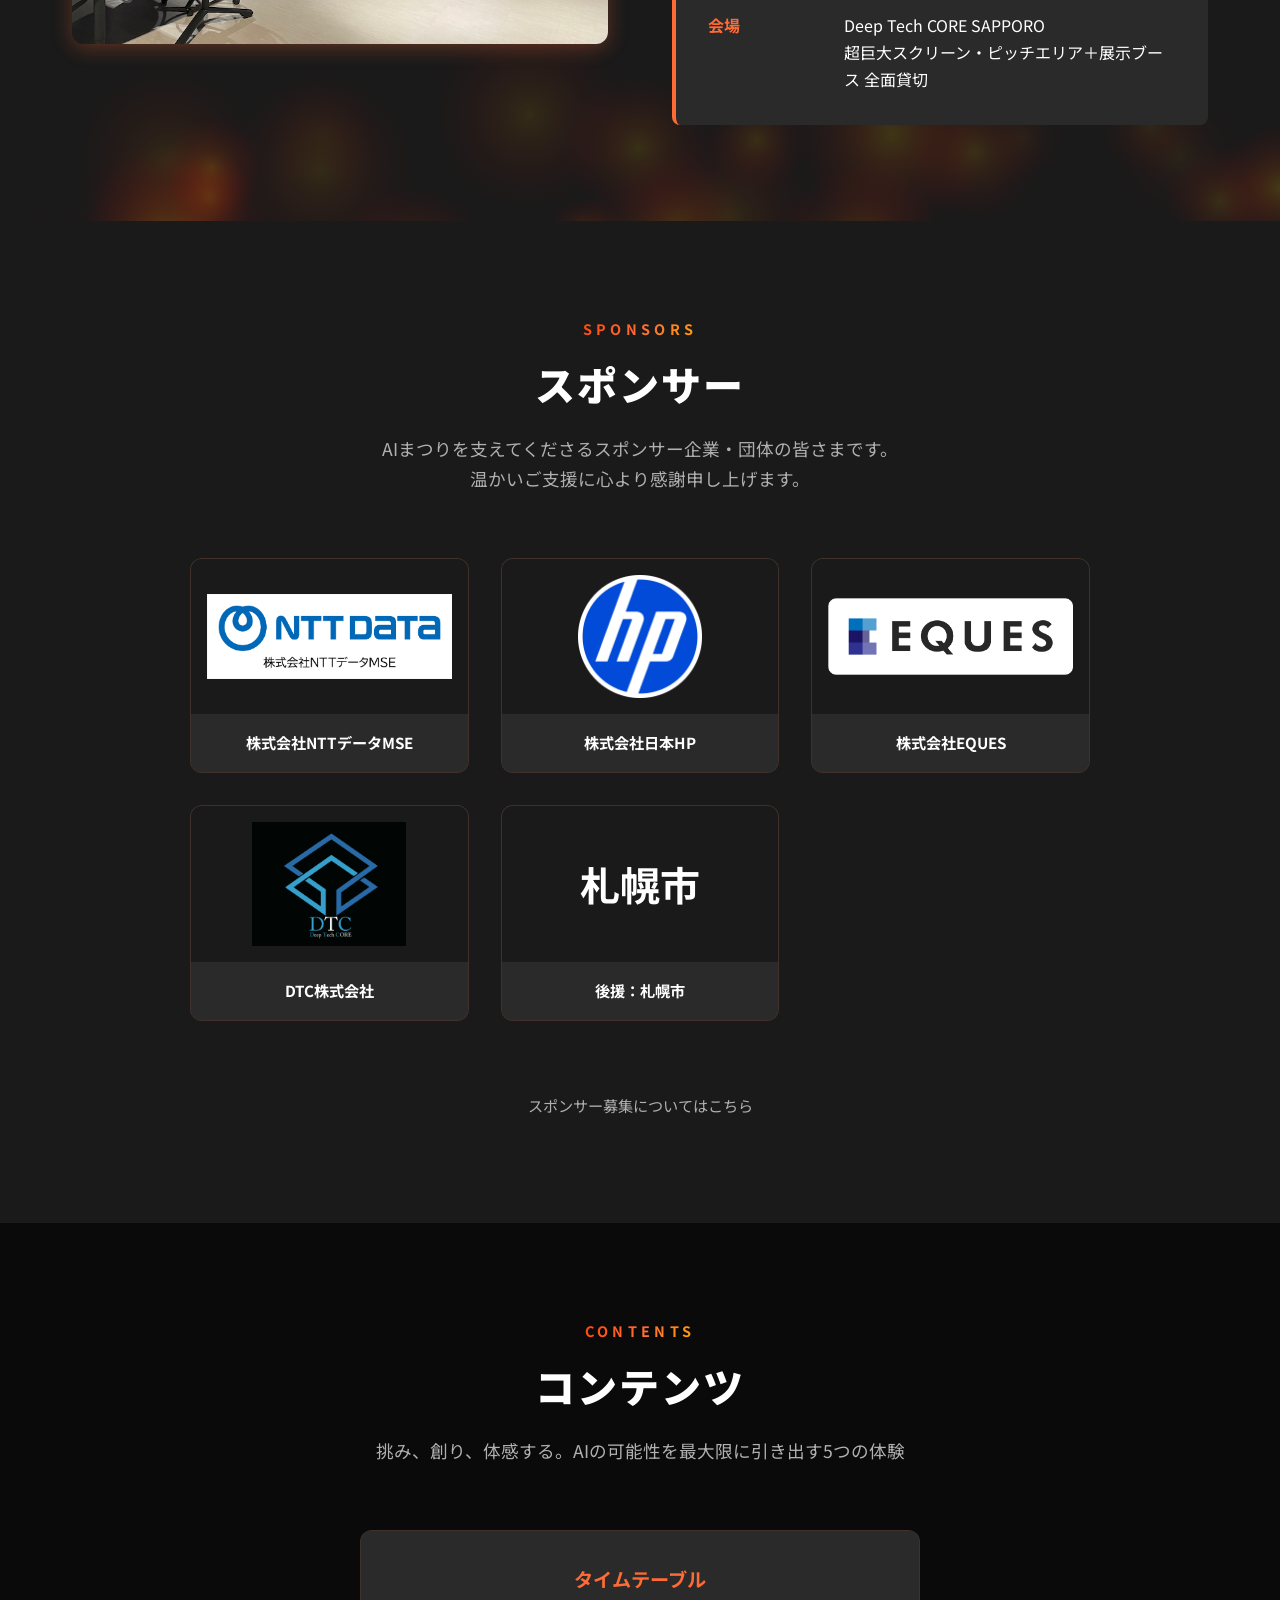
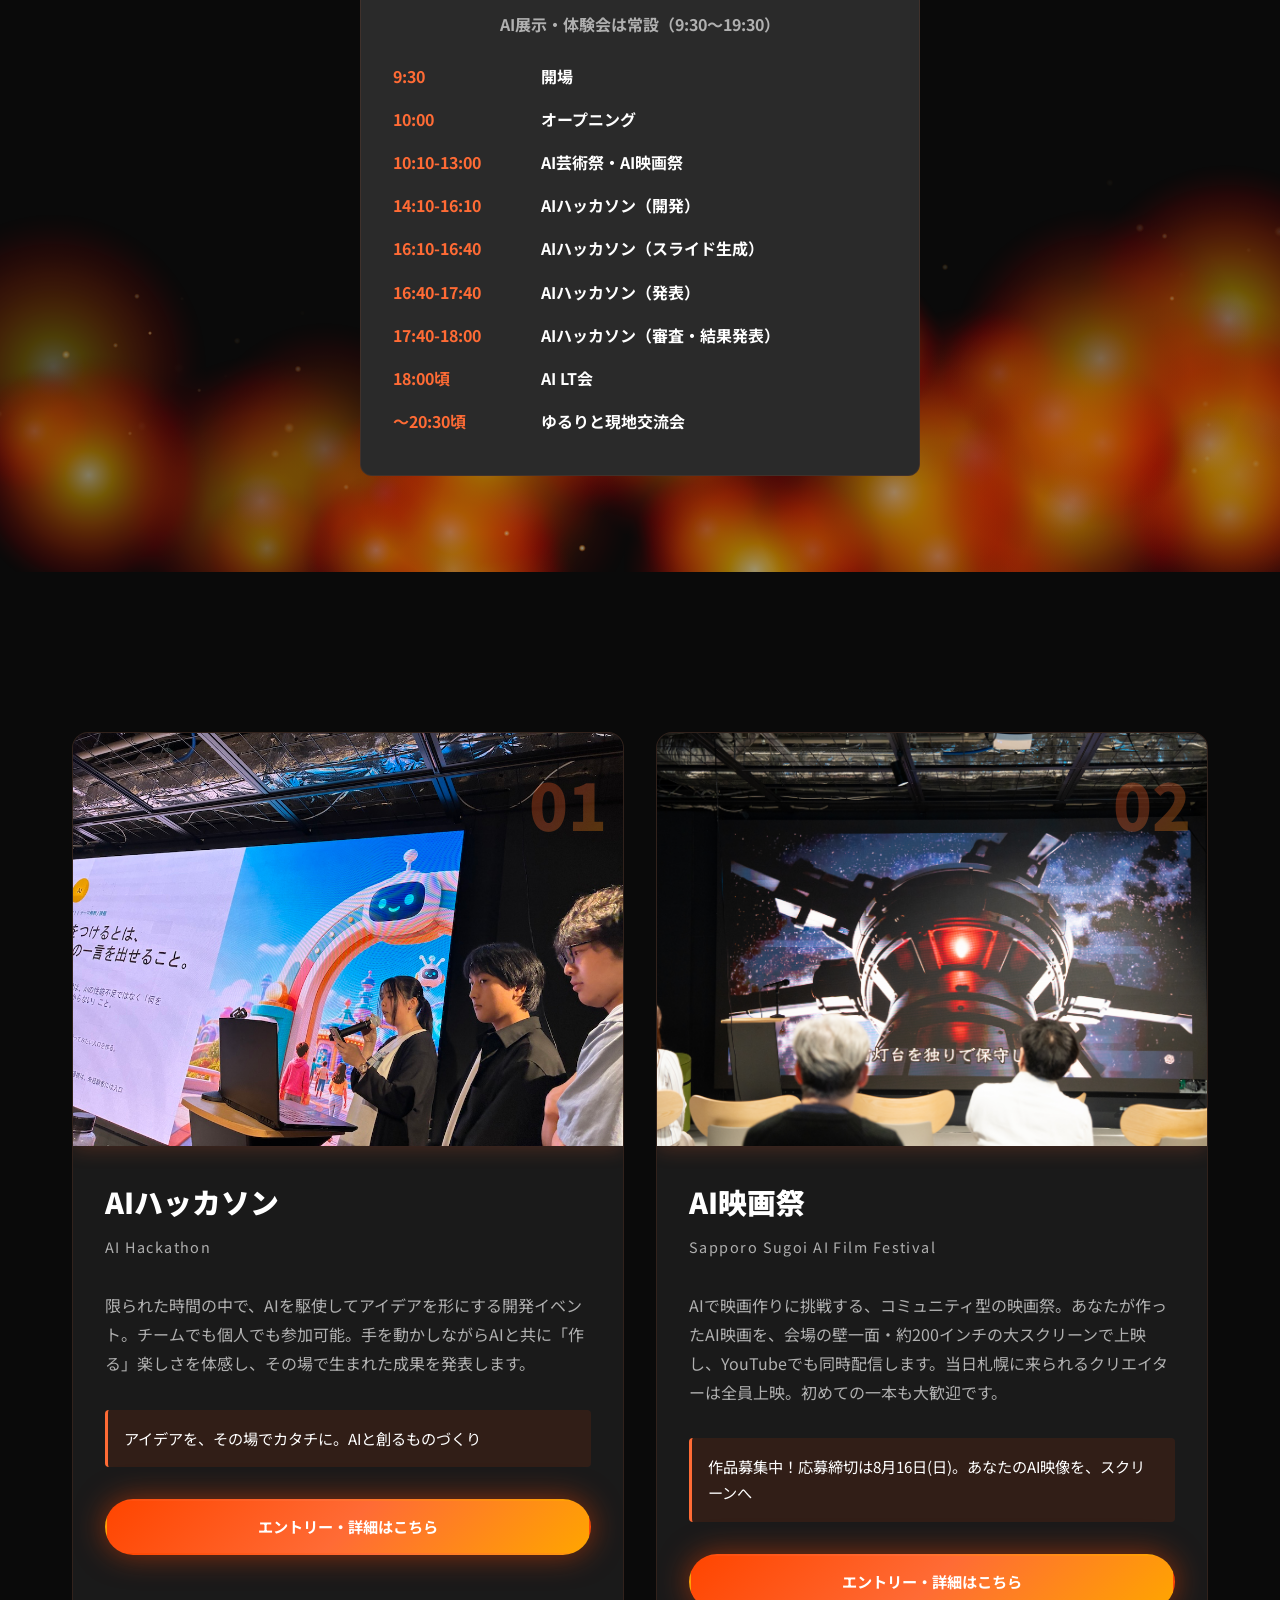
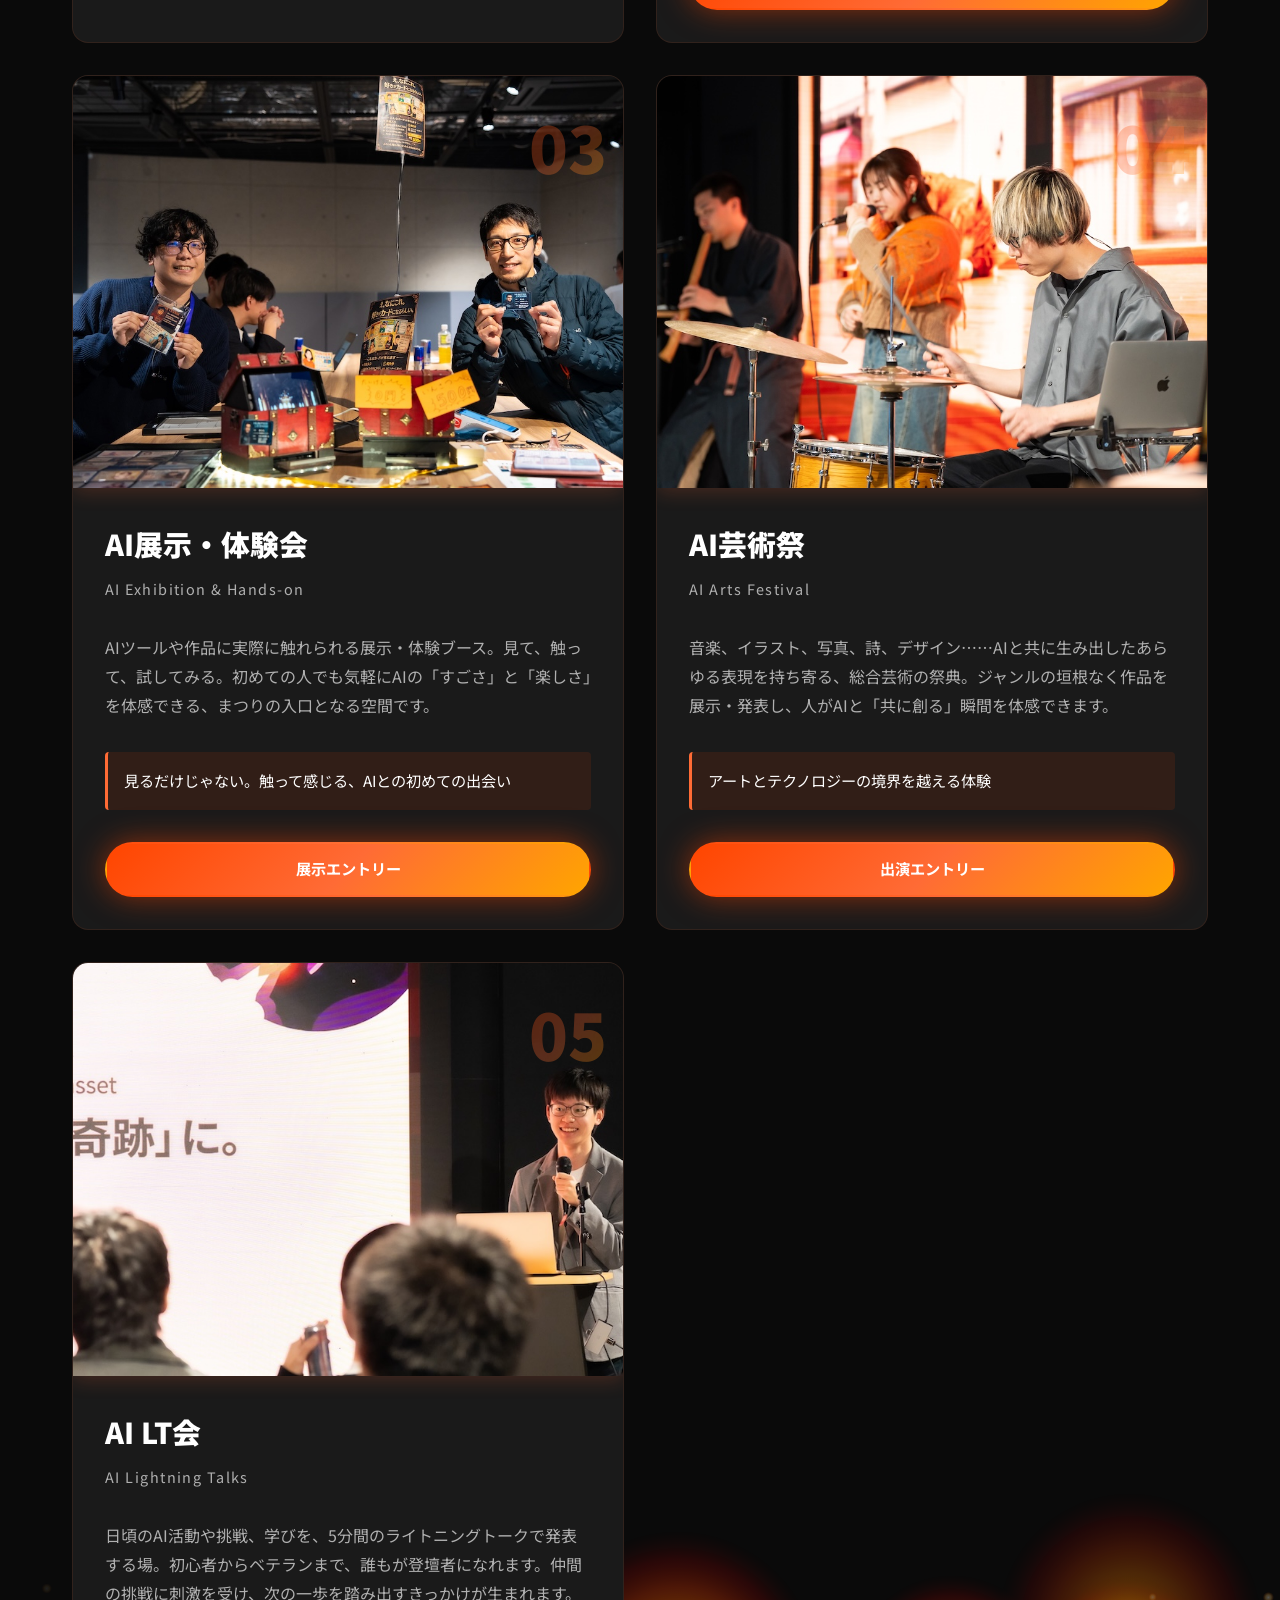
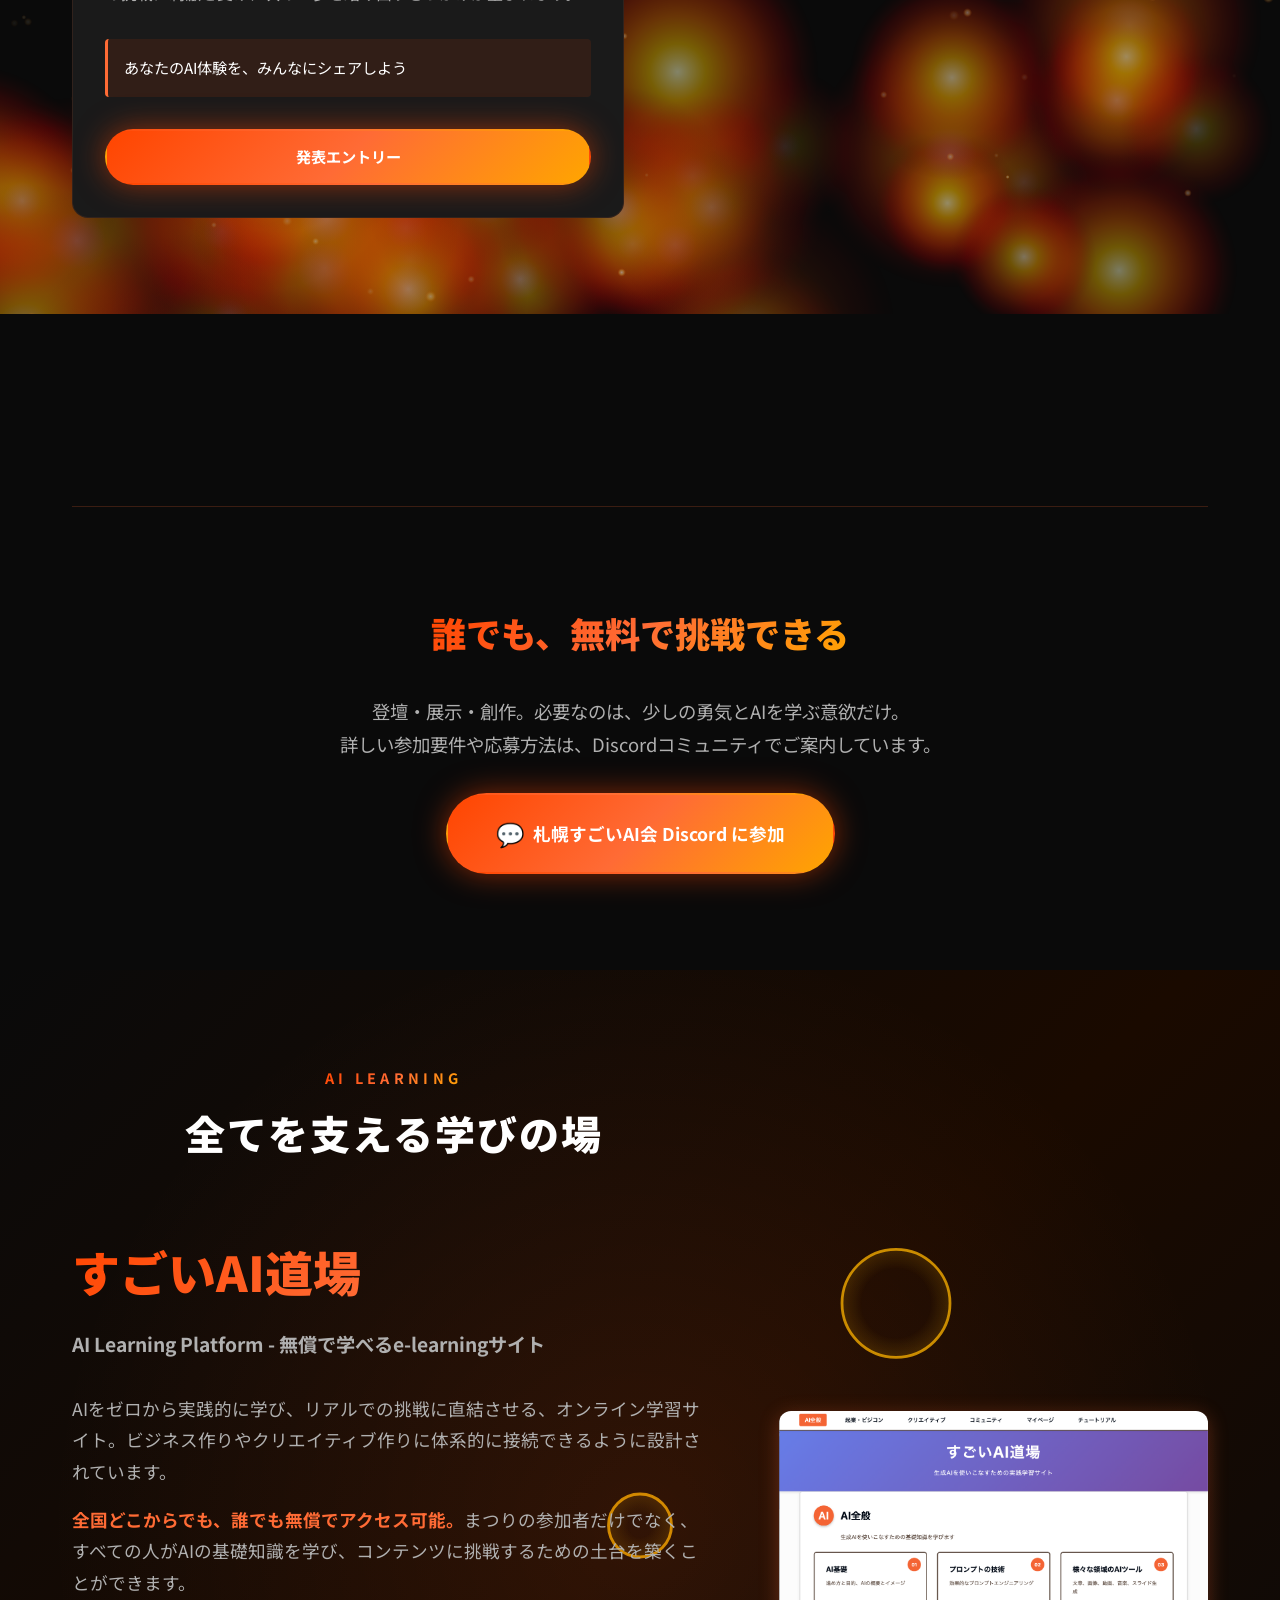
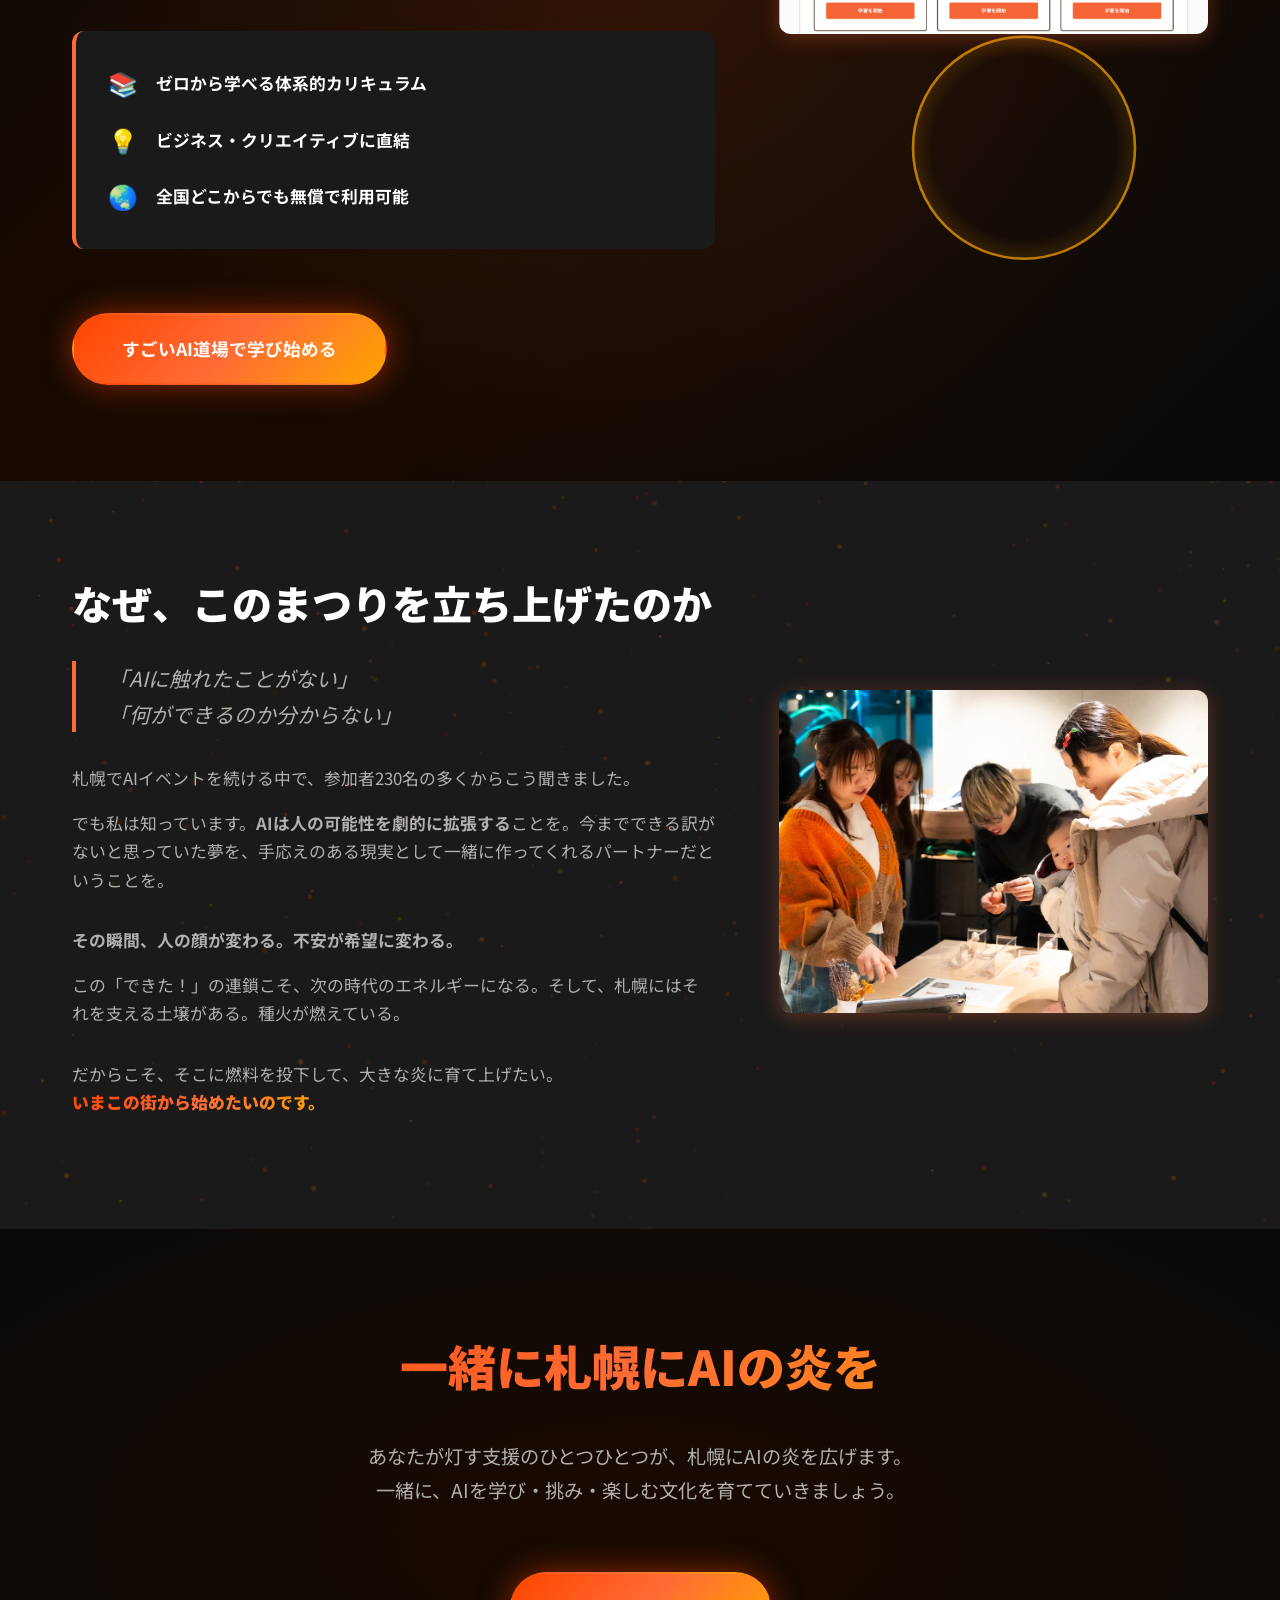
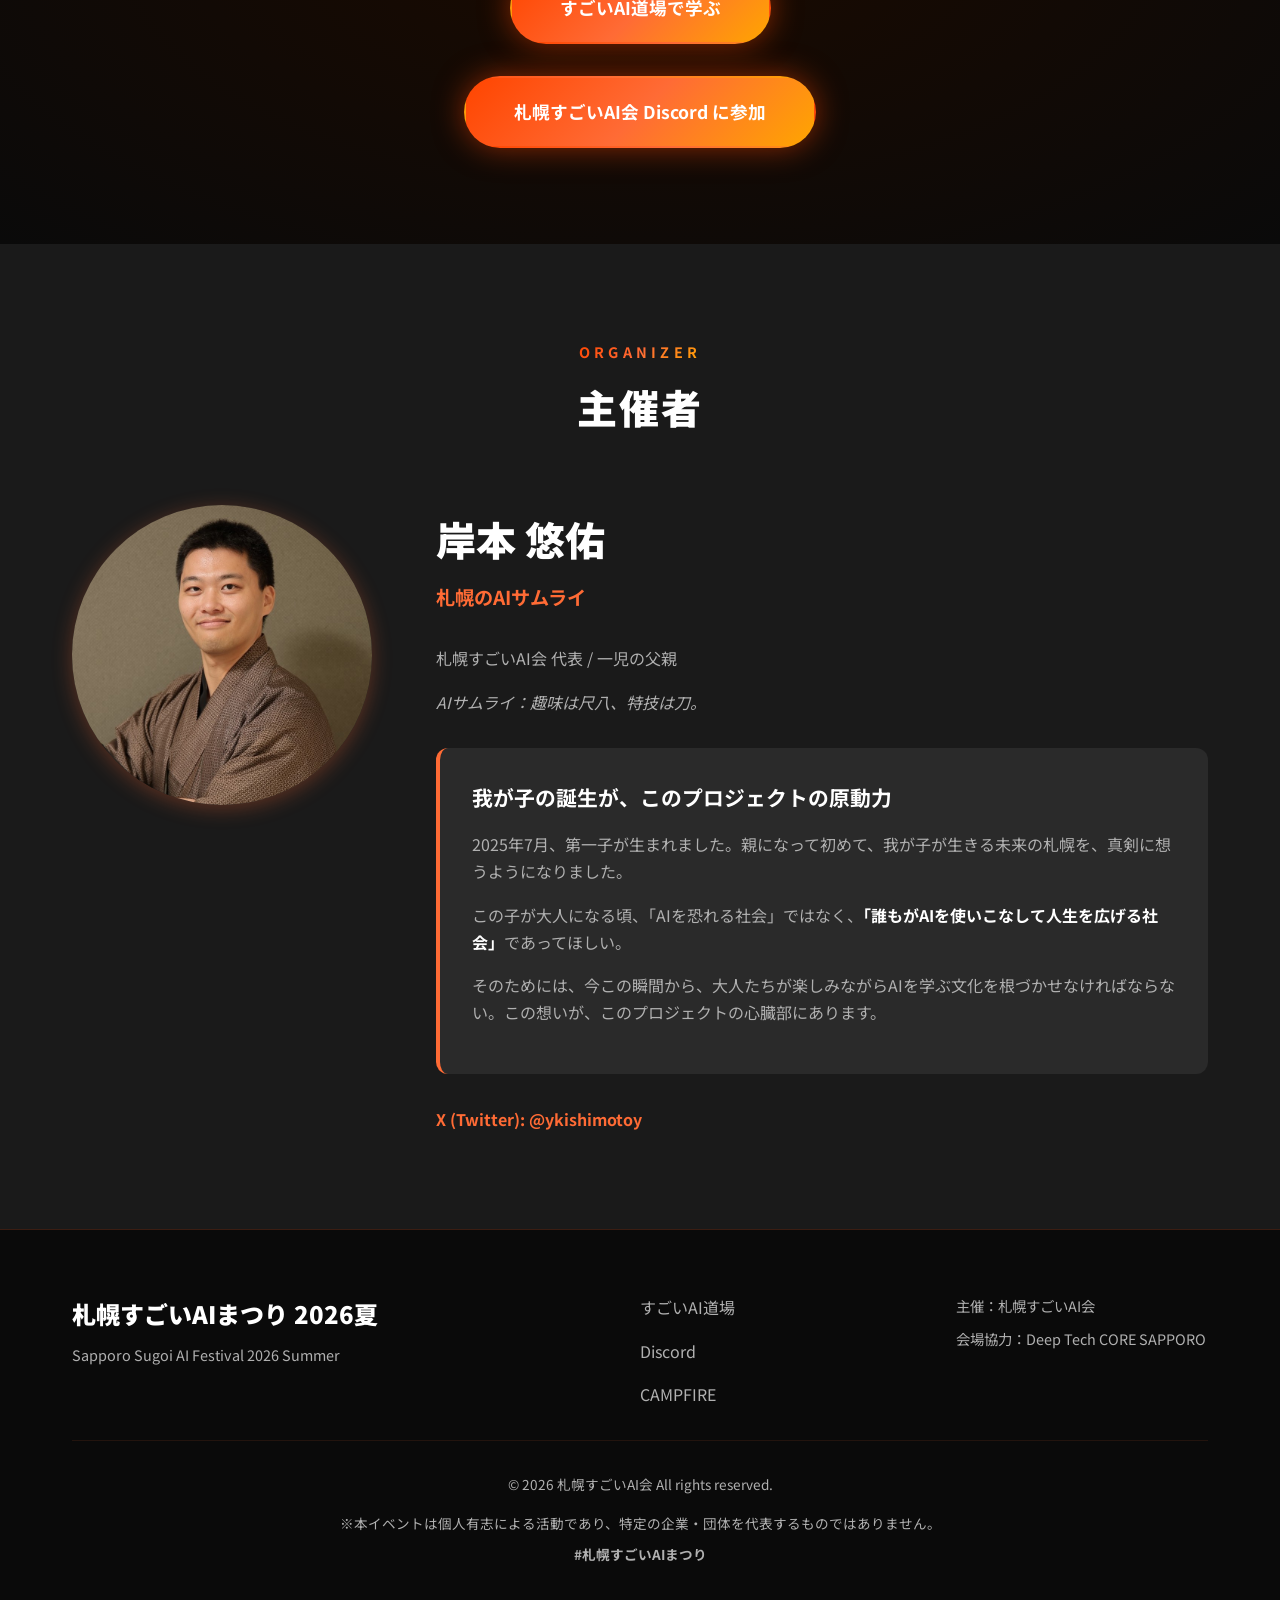
==== commit bae675df: "add mse" ====
--- a/index.html
+++ b/index.html
@@ -110,6 +110,12 @@
                 <p class="section-description" data-i18n="sponsors.description">AIまつりを支えてくださるスポンサー企業・団体の皆さまです。<br>温かいご支援に心より感謝申し上げます。</p>
             </div>
             <div class="sponsors-grid">
+                <a href="https://www.nttd-mse.com/" target="_blank" rel="noopener" class="sponsor-card">
+                    <div class="sponsor-logo">
+                        <img src="images/NTTDMSE_logo.png" alt="株式会社NTTデータMSE">
+                    </div>
+                    <div class="sponsor-name">株式会社NTTデータMSE</div>
+                </a>
                 <a href="https://www.hp.com/jp-ja/home.html" target="_blank" rel="noopener" class="sponsor-card">
                     <div class="sponsor-logo">
                         <img src="images/HP.png" alt="株式会社日本HP">
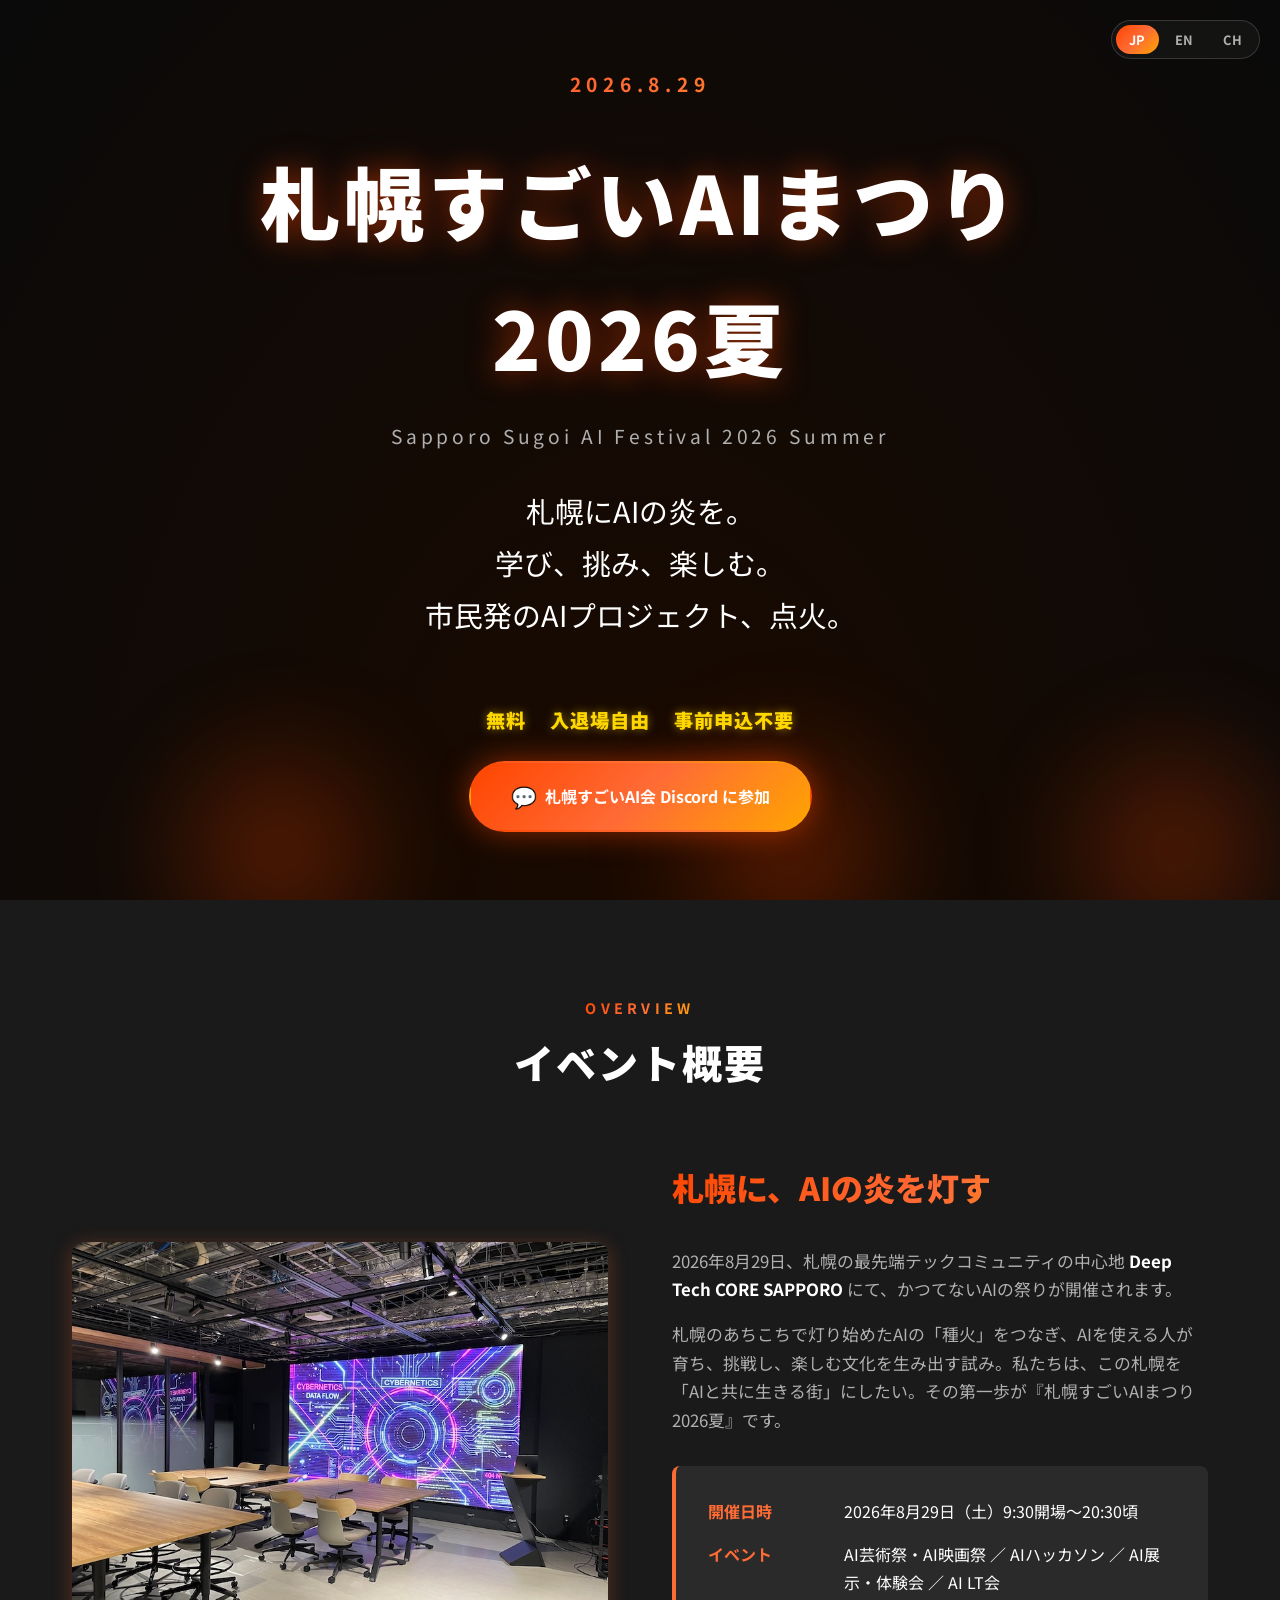
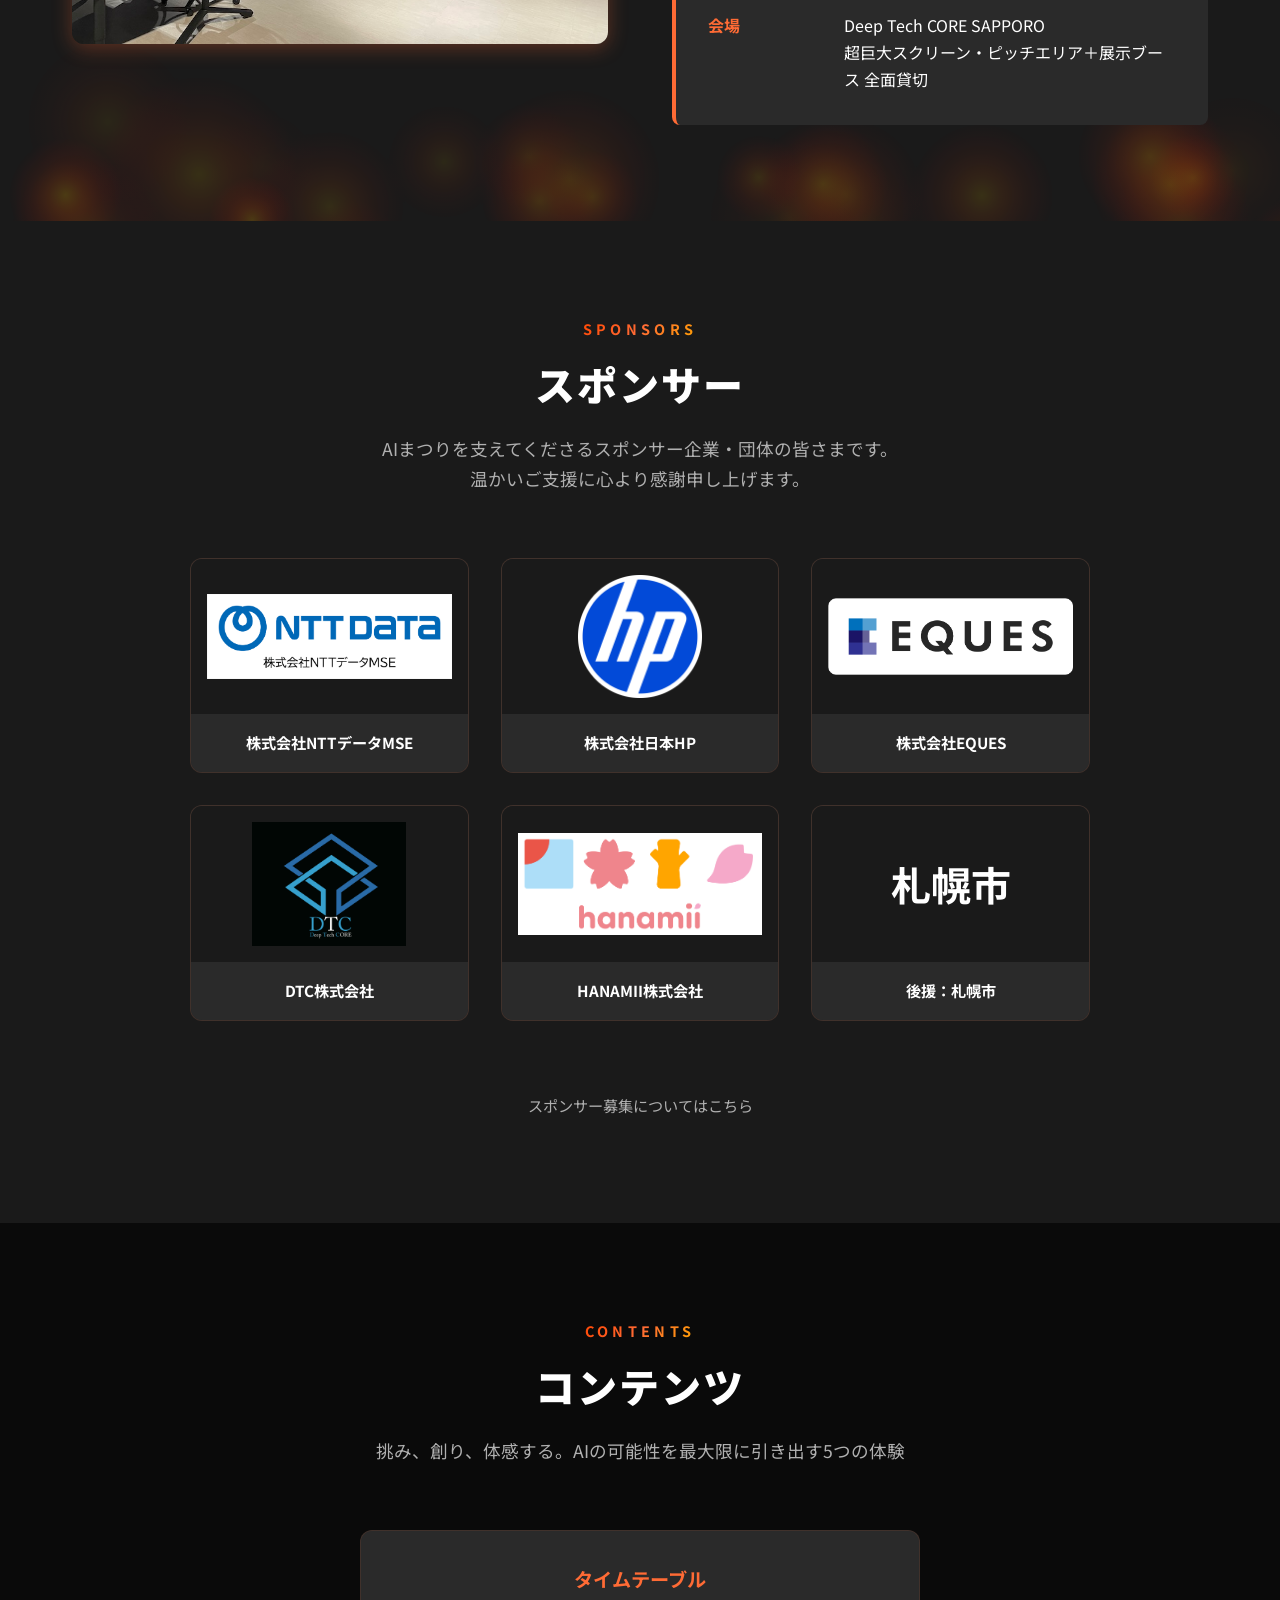
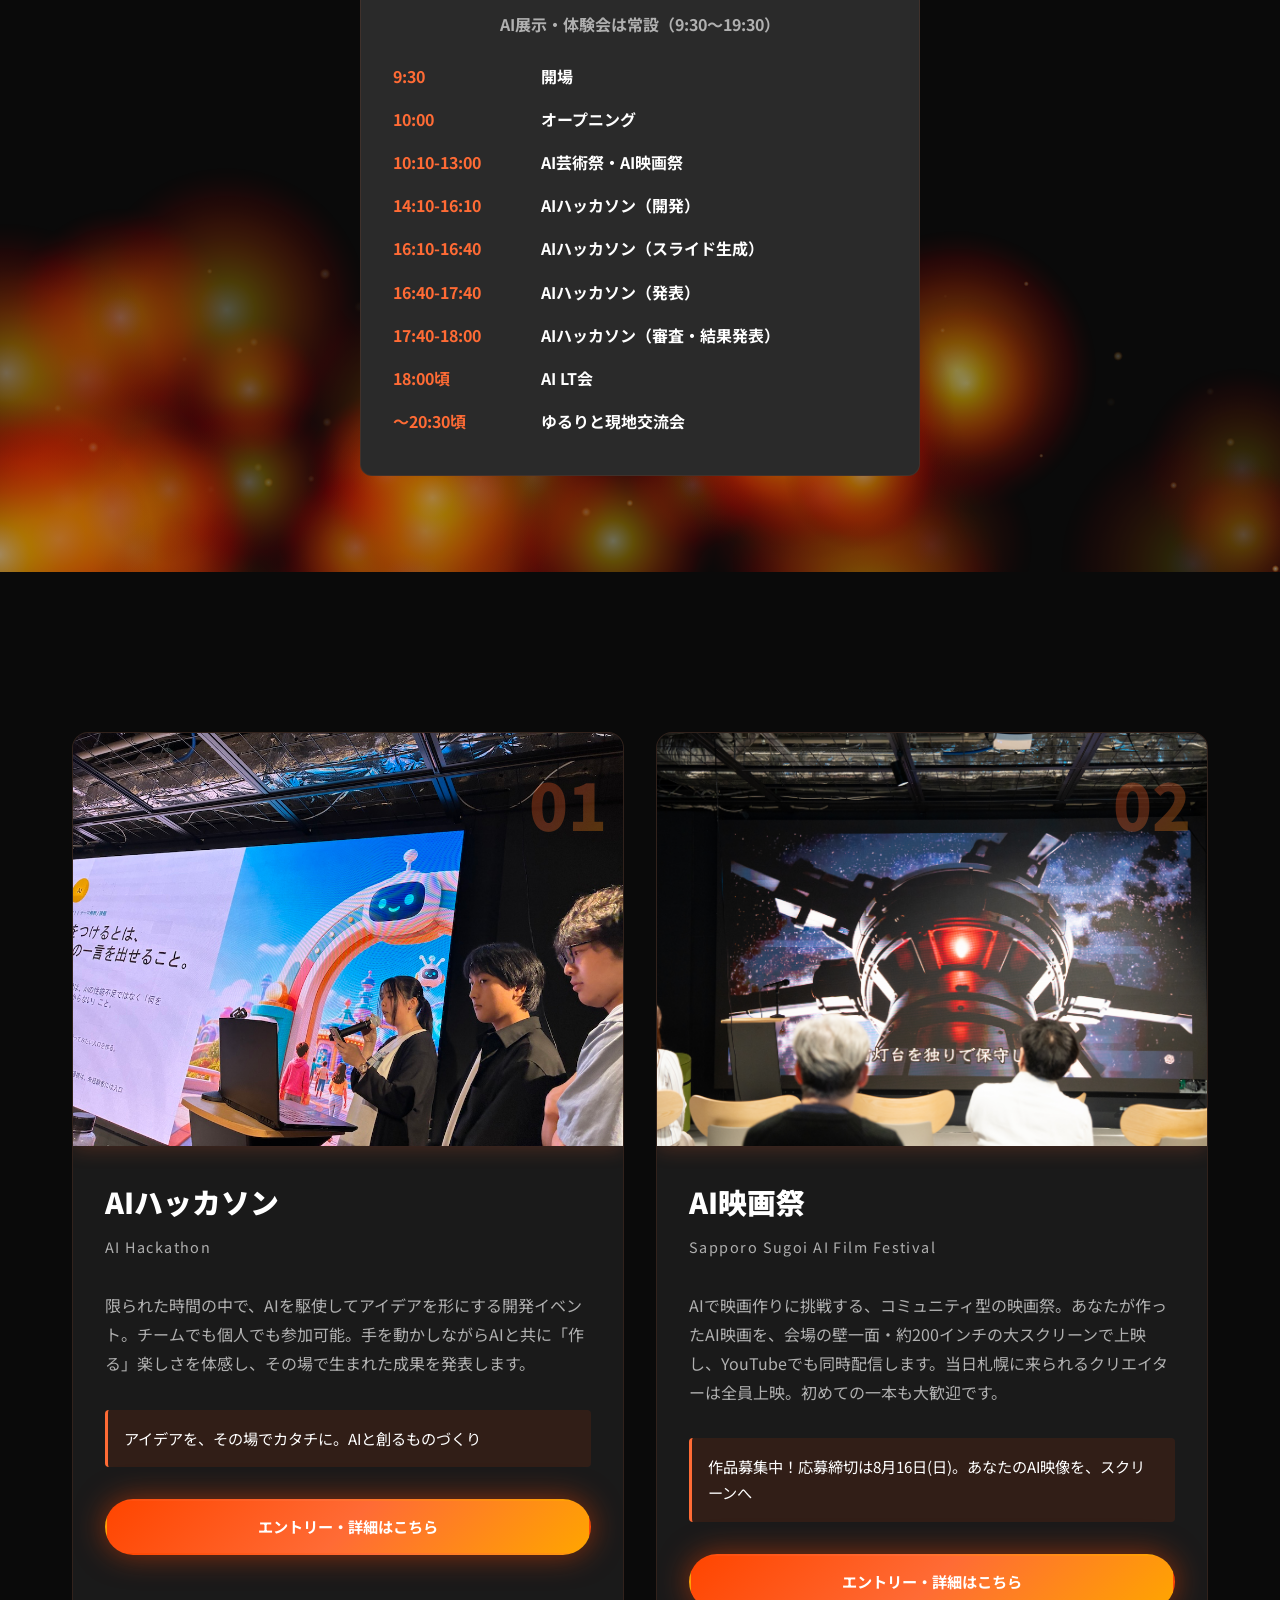
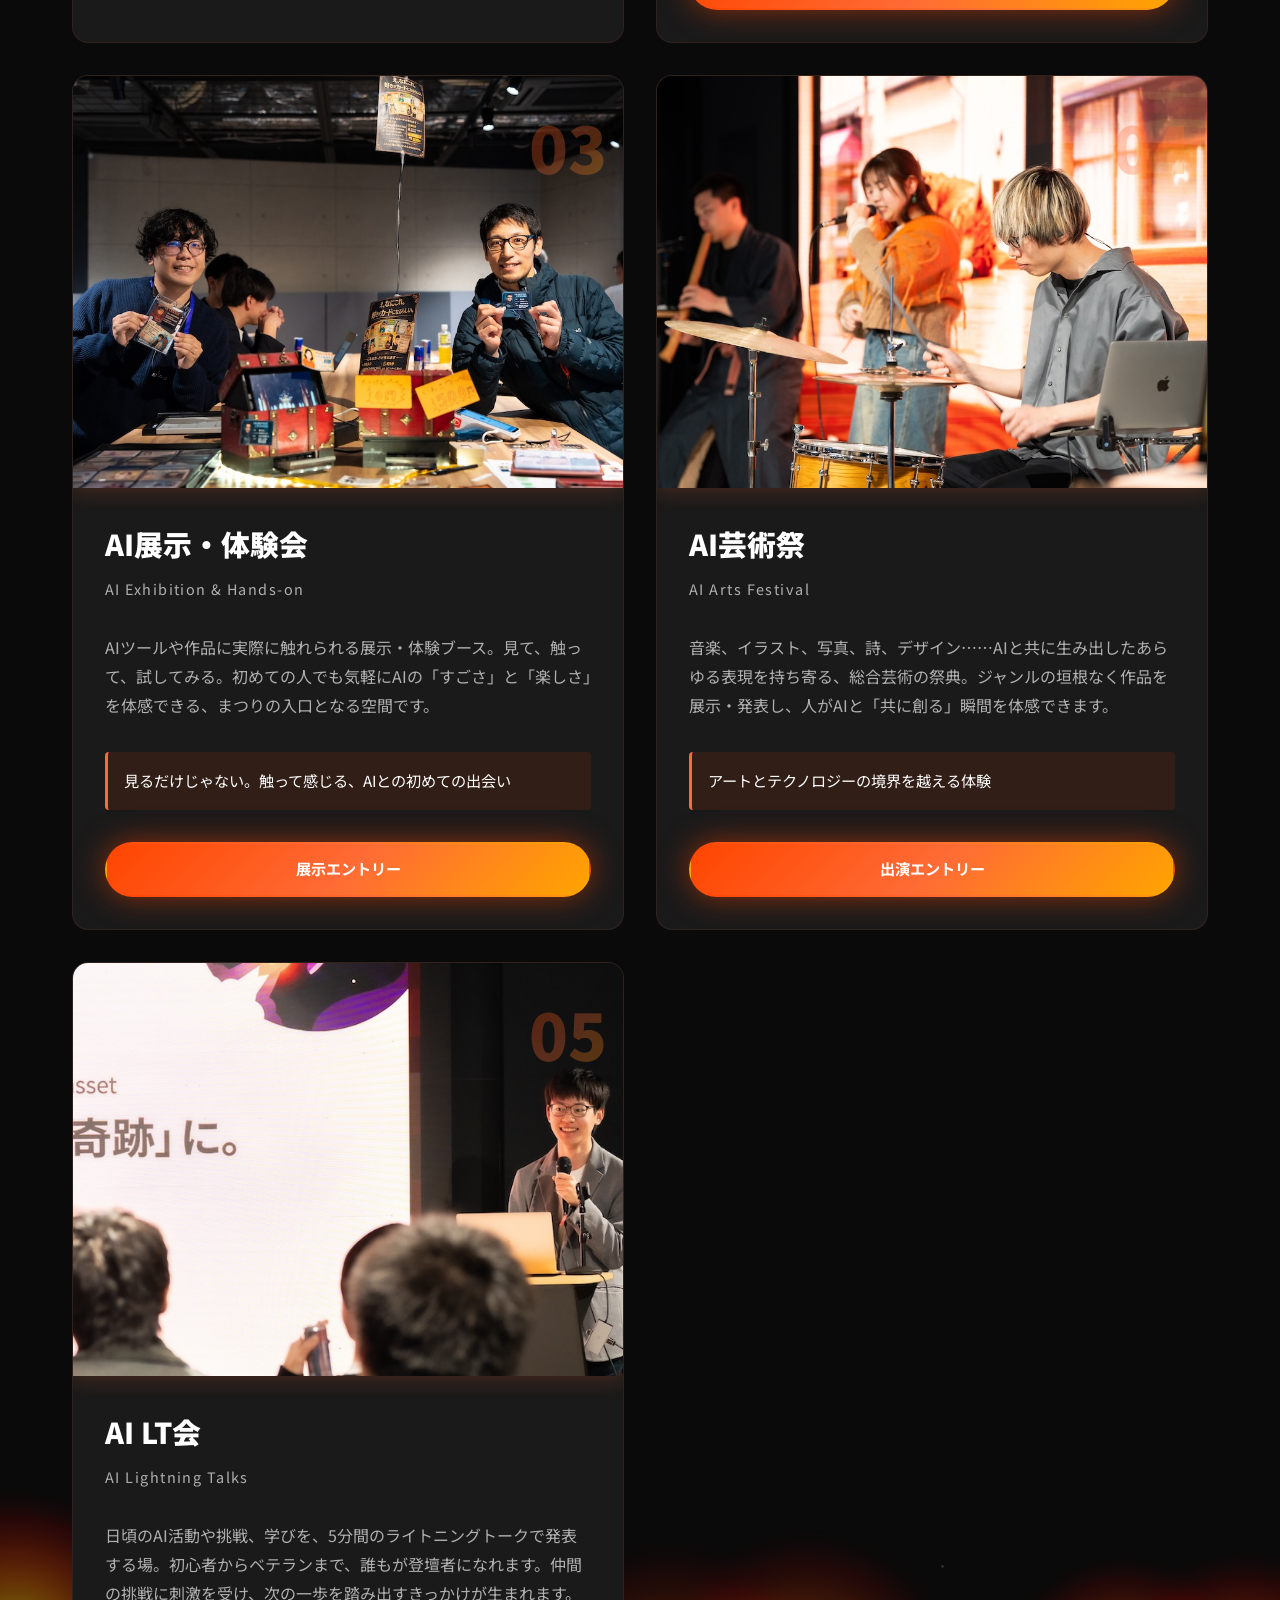
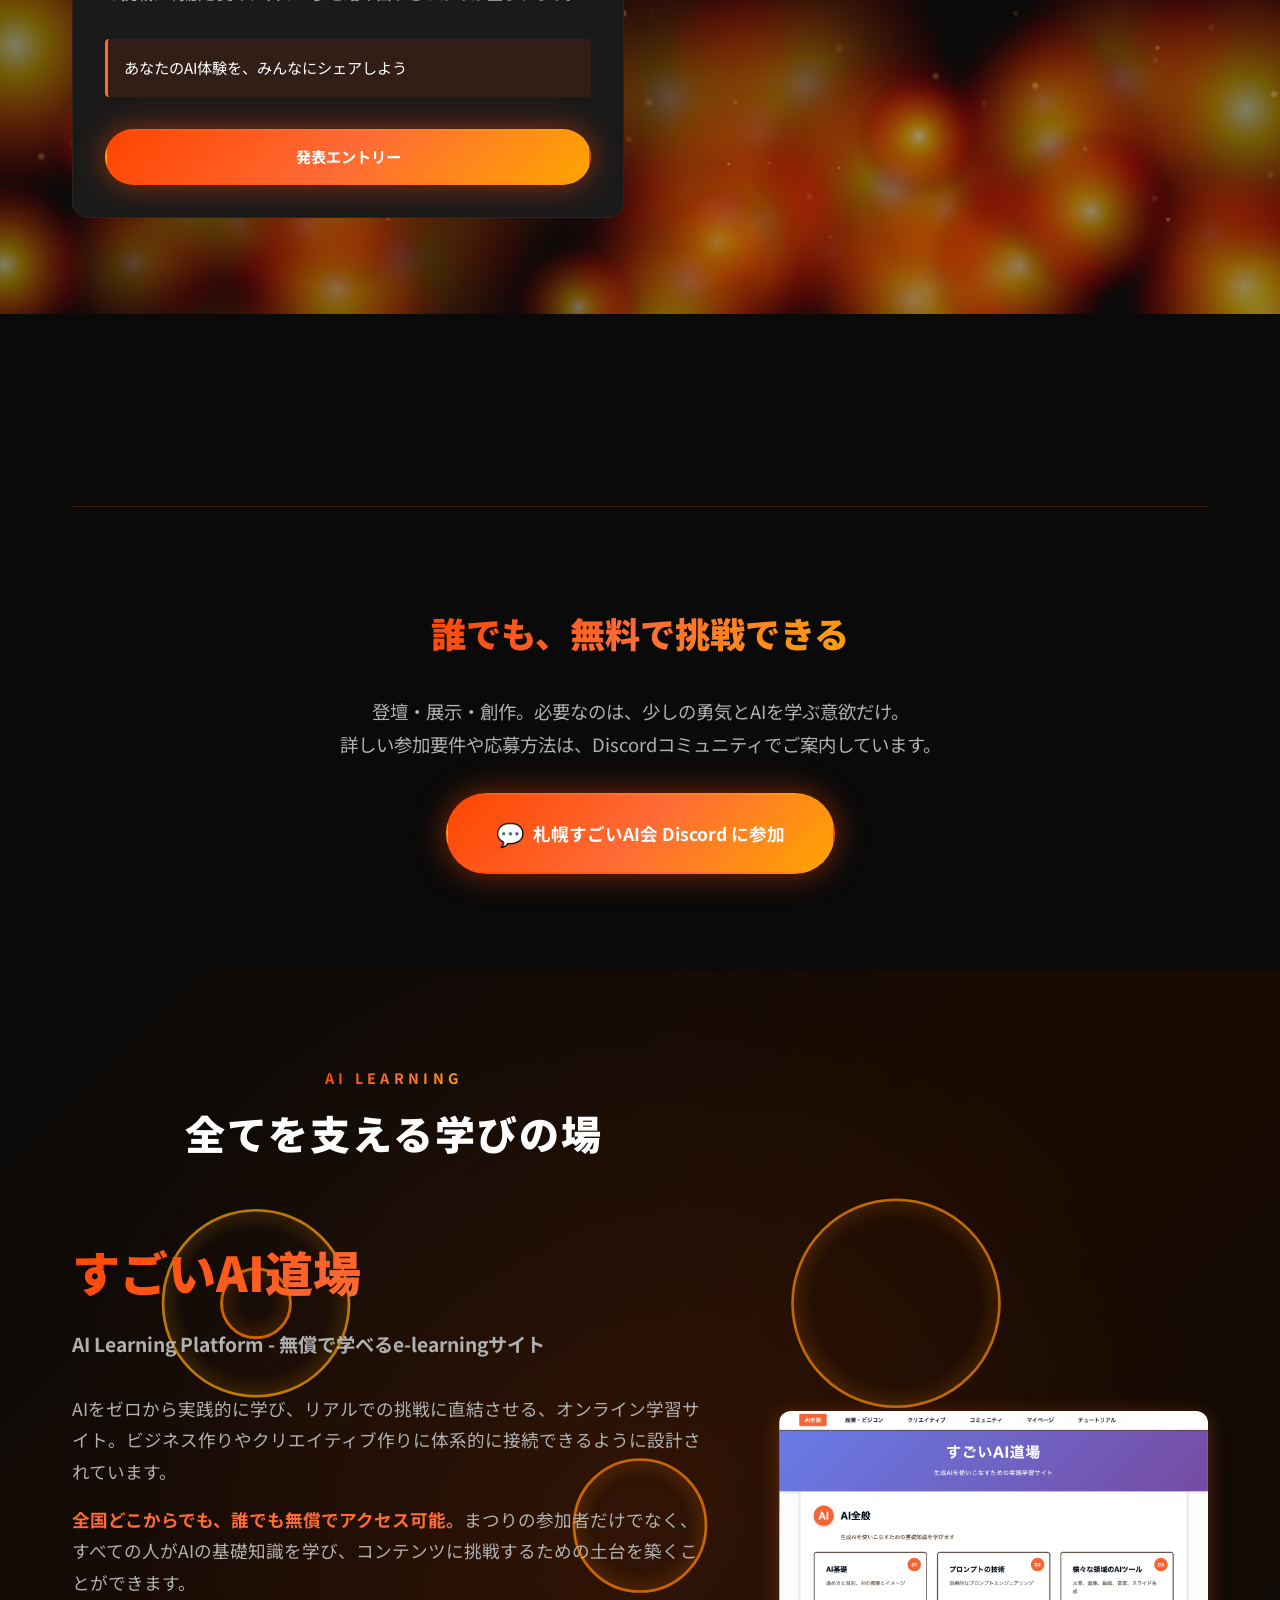
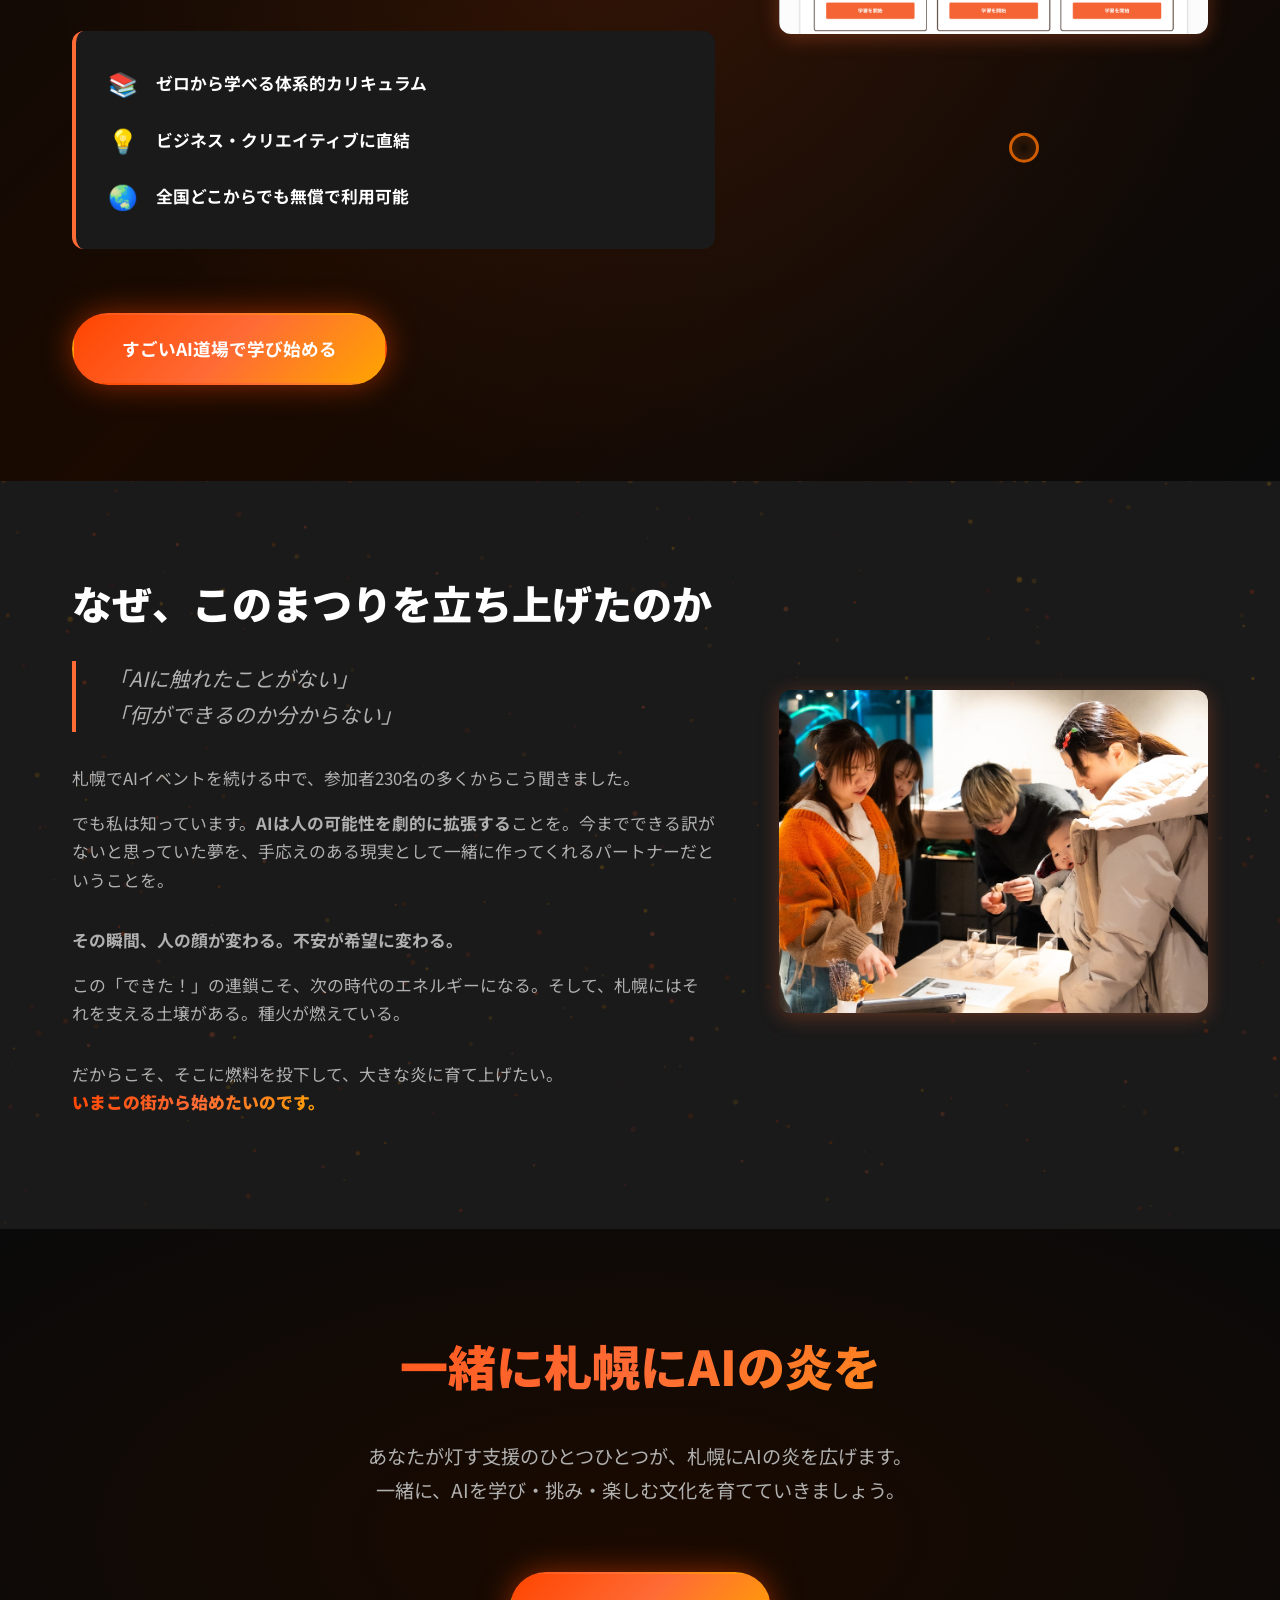
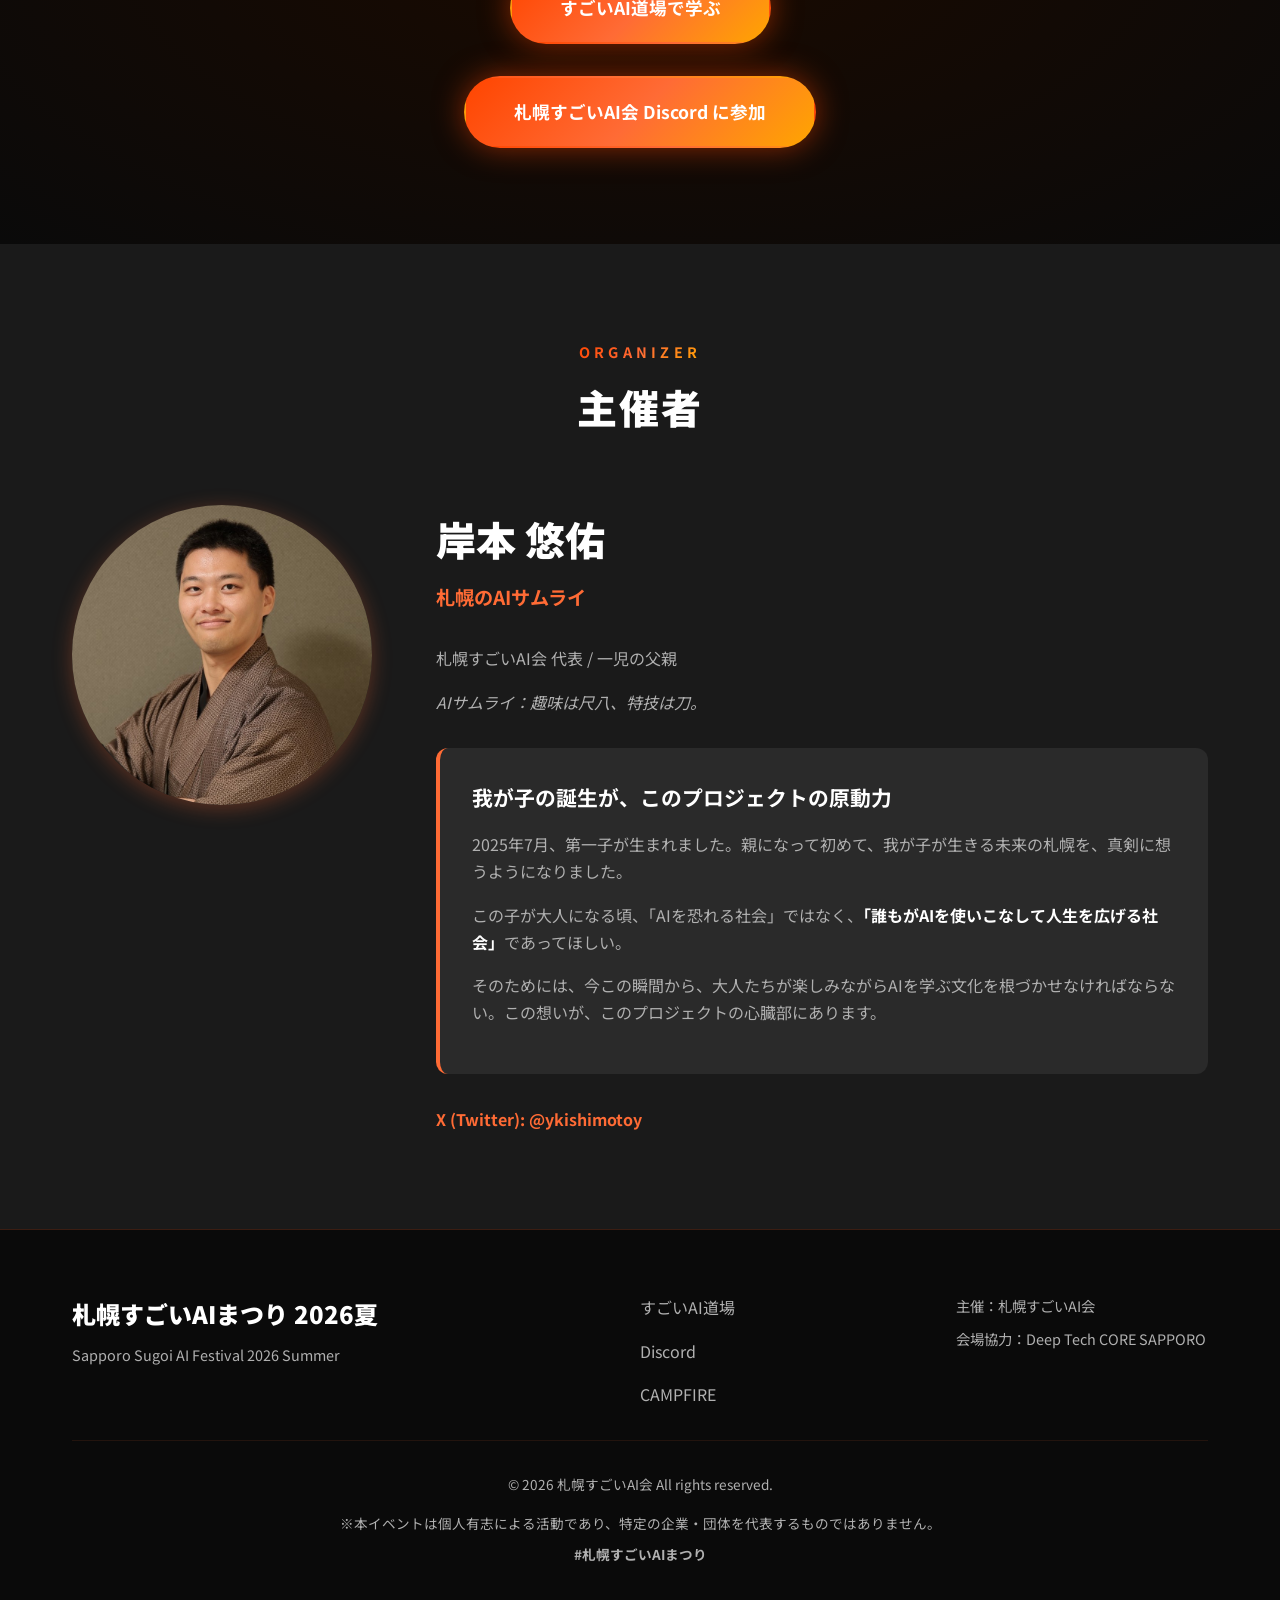
==== commit 64364c73: "add hanamii" ====
--- a/index.html
+++ b/index.html
@@ -134,6 +134,12 @@
                     </div>
                     <div class="sponsor-name">DTC株式会社</div>
                 </div>
+                <a href="https://hanamii.jp" target="_blank" rel="noopener" class="sponsor-card">
+                    <div class="sponsor-logo">
+                        <img src="images/hanamii.png" alt="HANAMII株式会社">
+                    </div>
+                    <div class="sponsor-name">HANAMII株式会社</div>
+                </a>
                 <div class="sponsor-card">
                     <div class="sponsor-logo">
                         <span>札幌市</span>
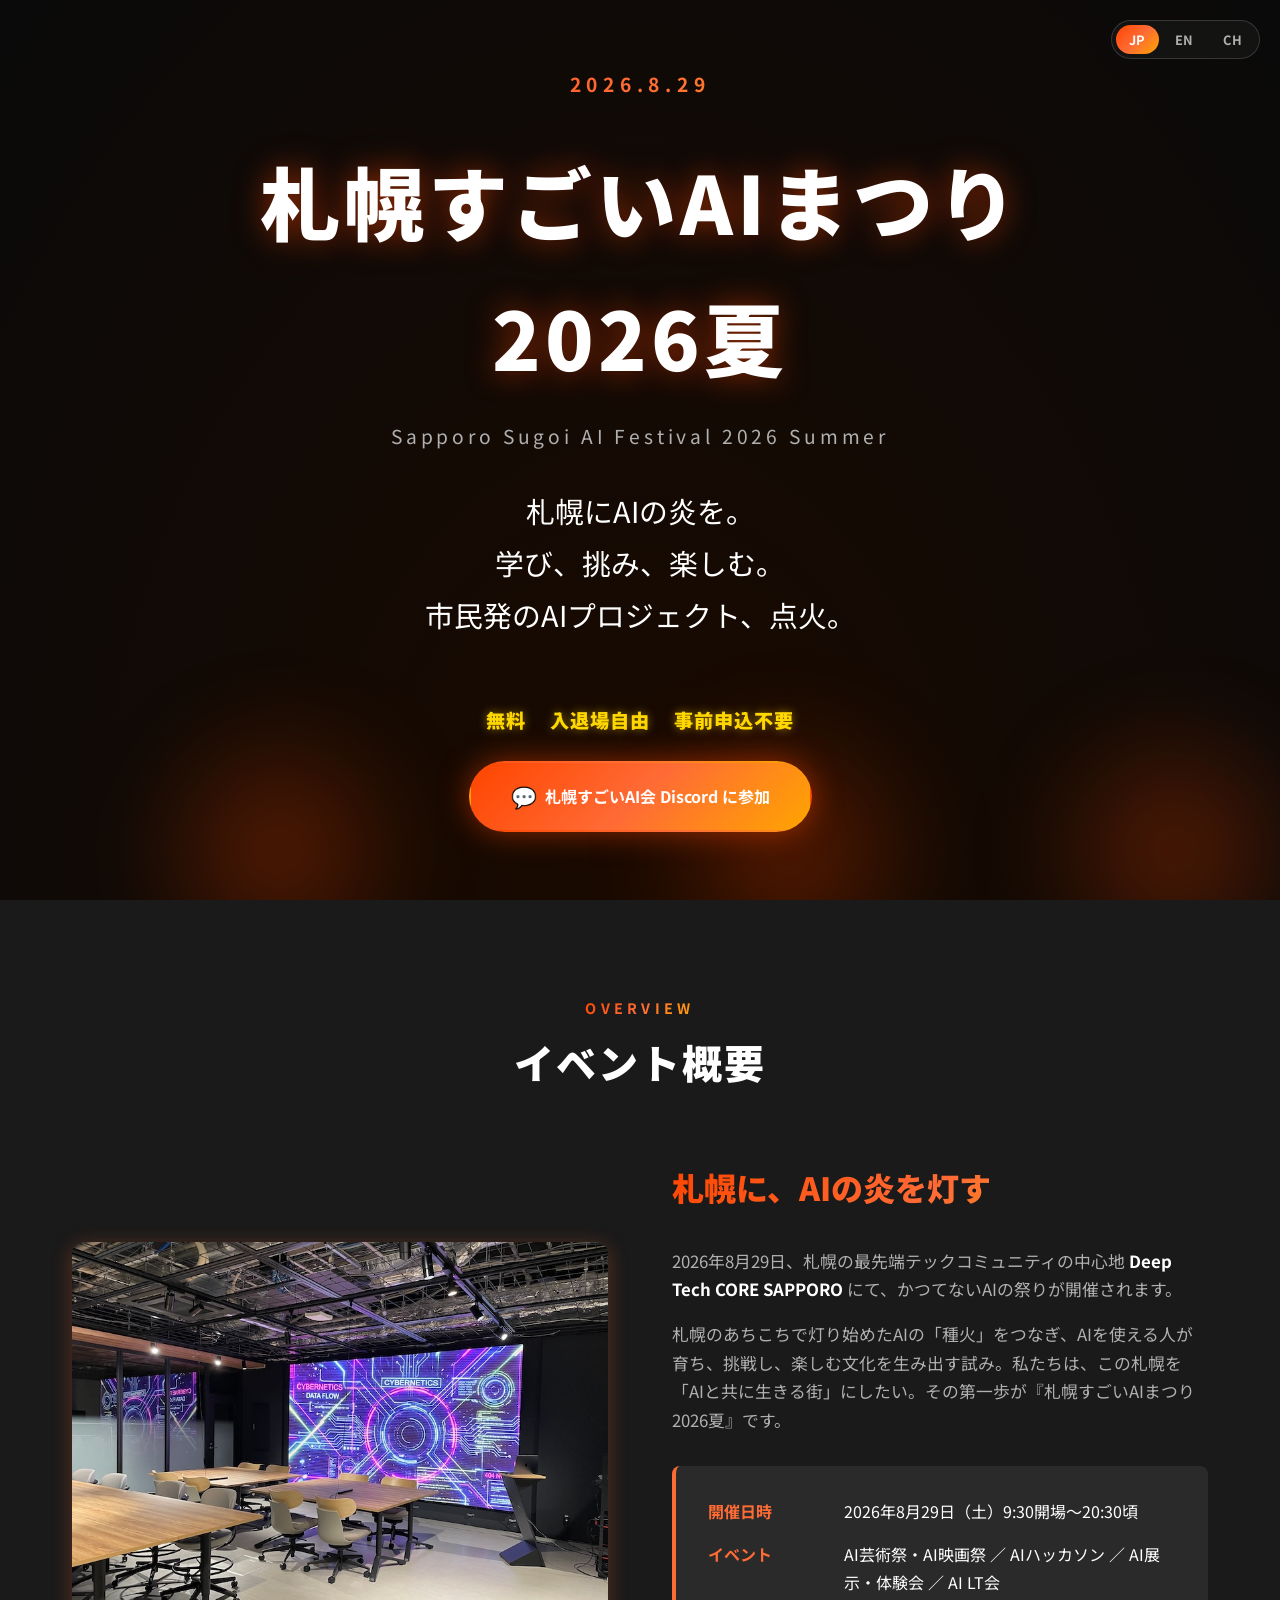
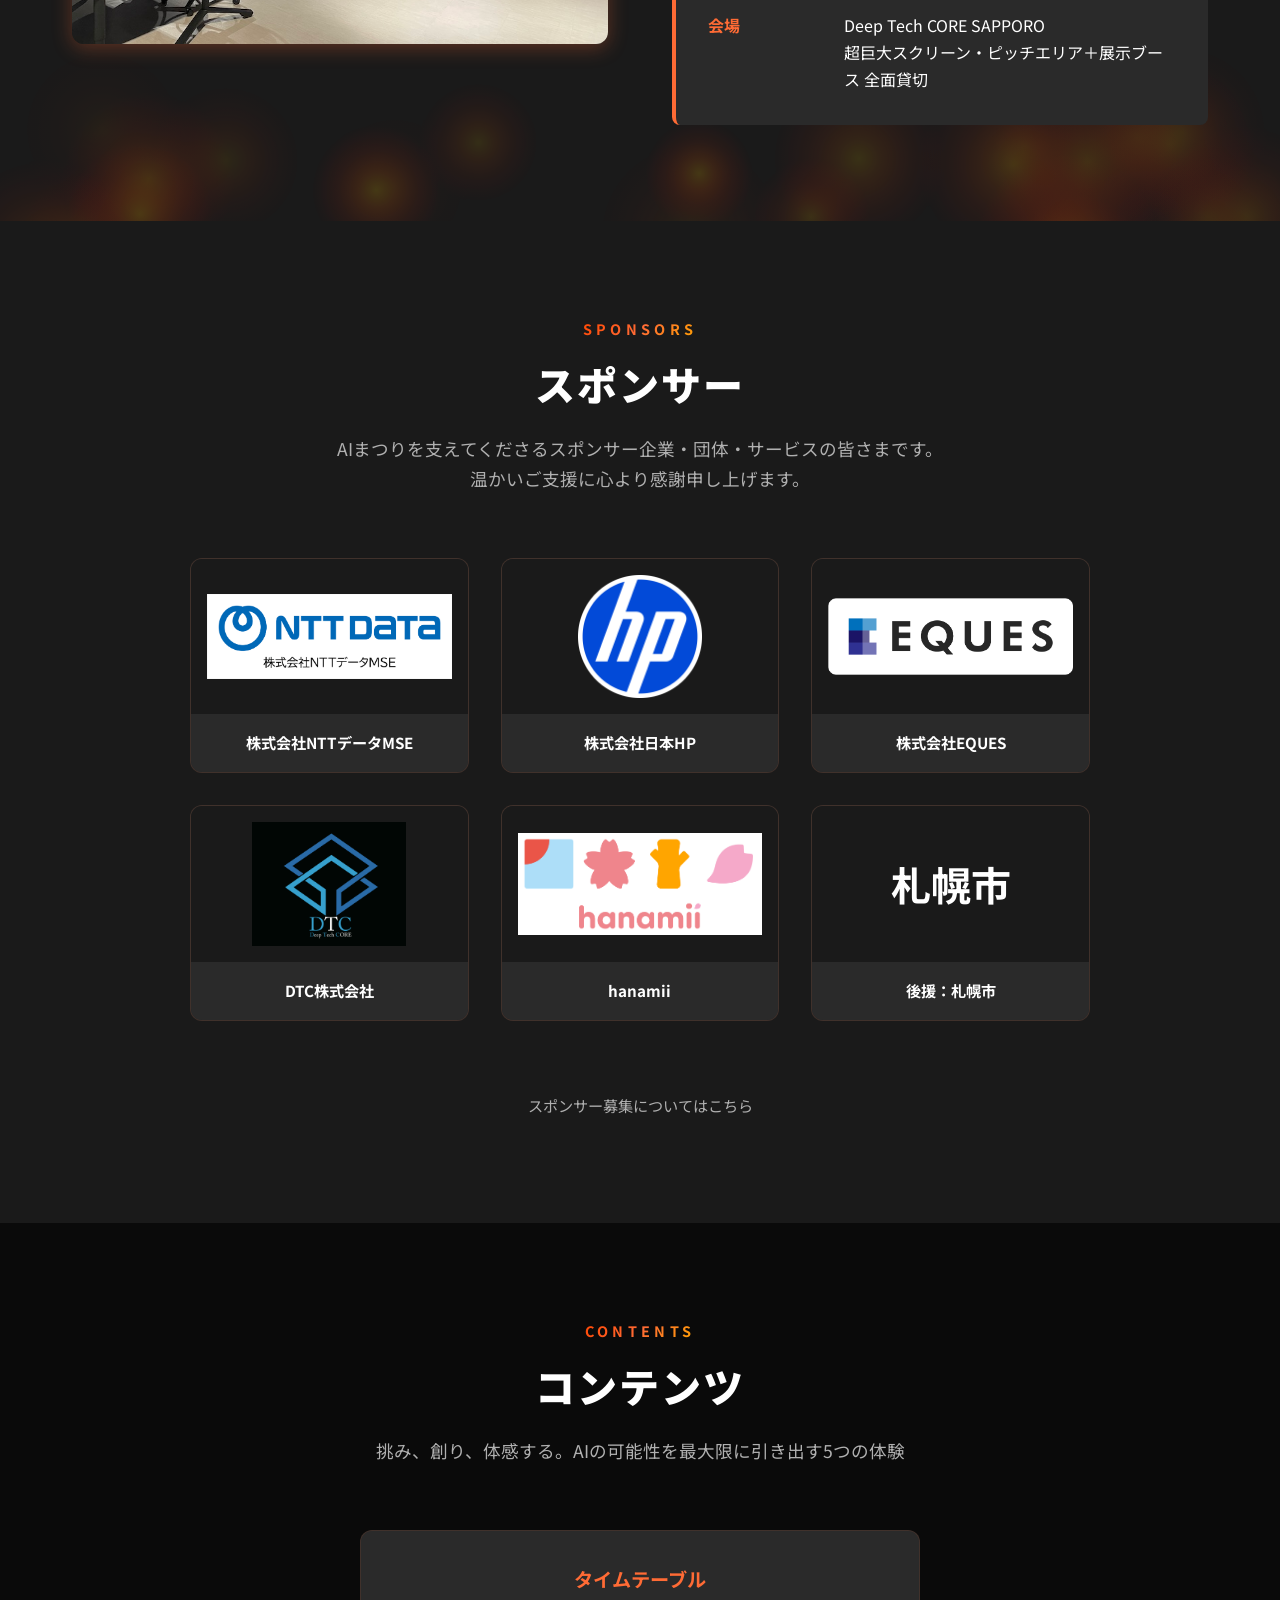
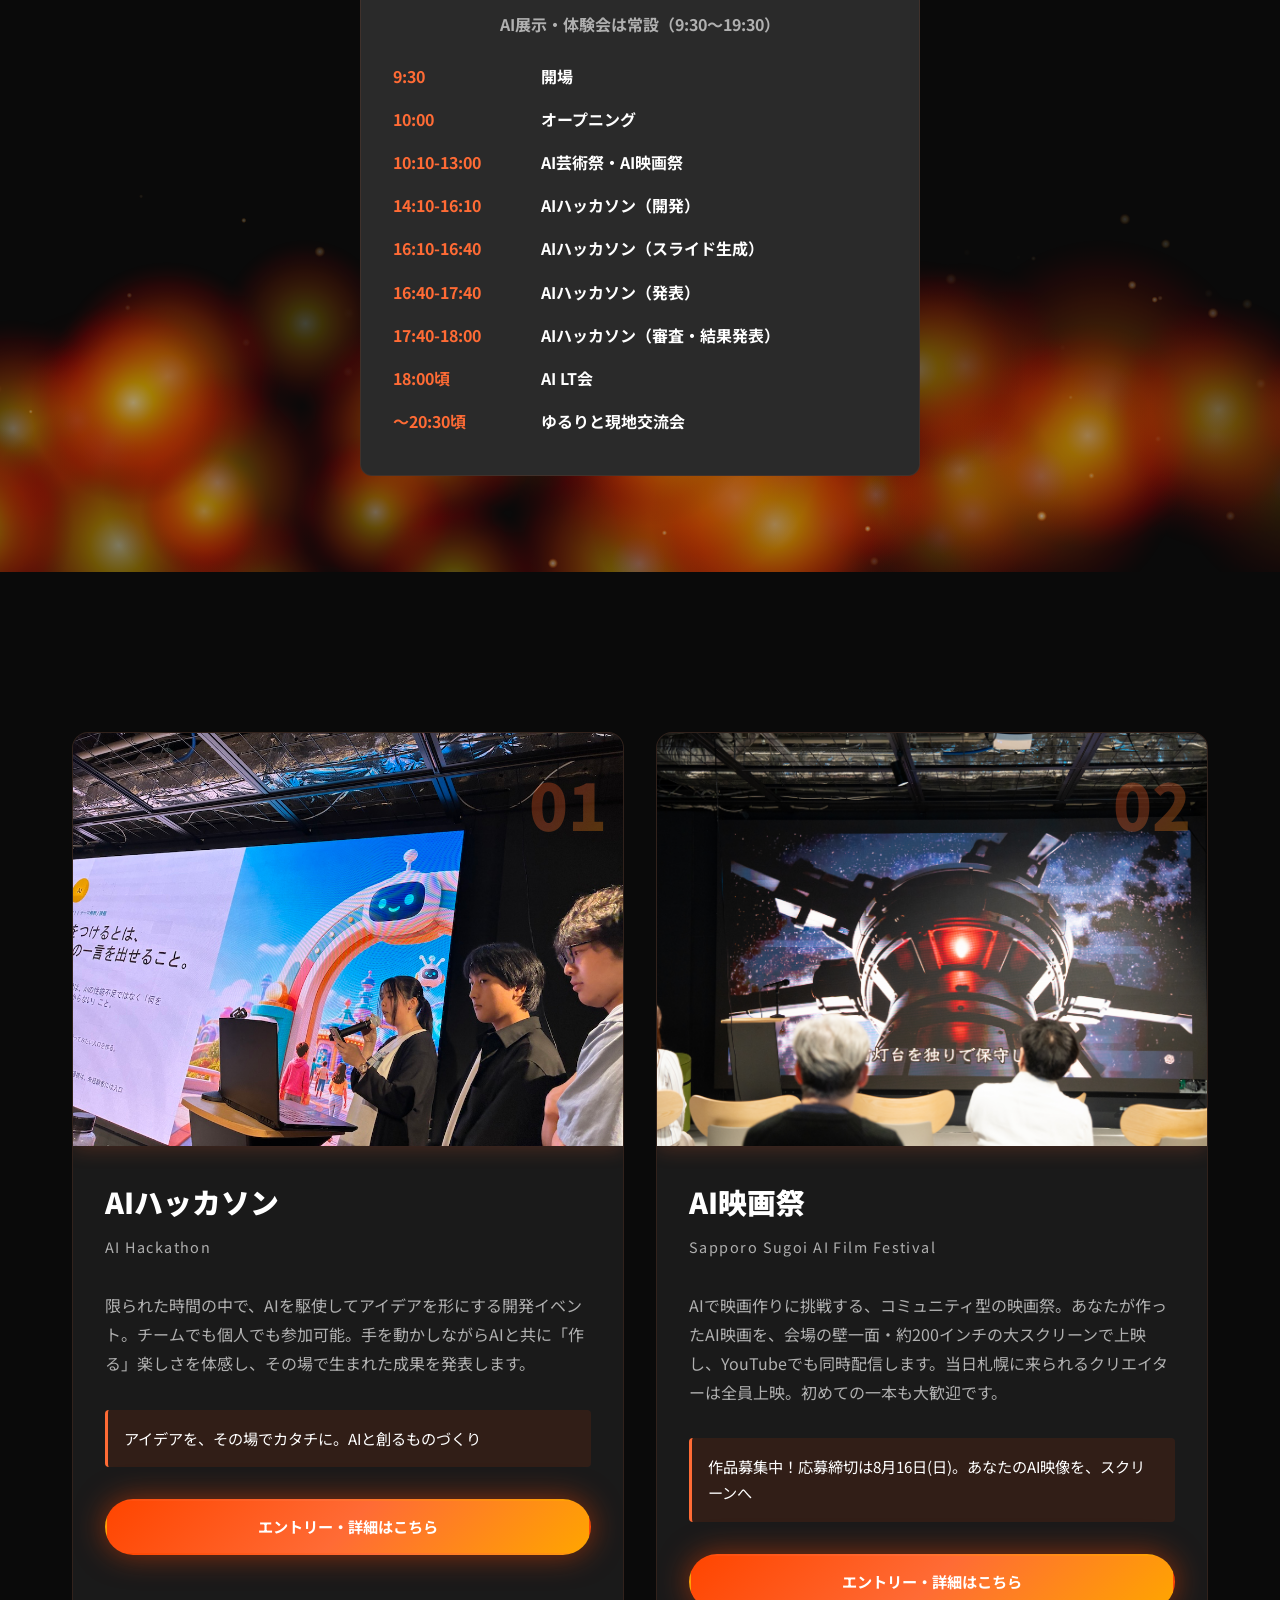
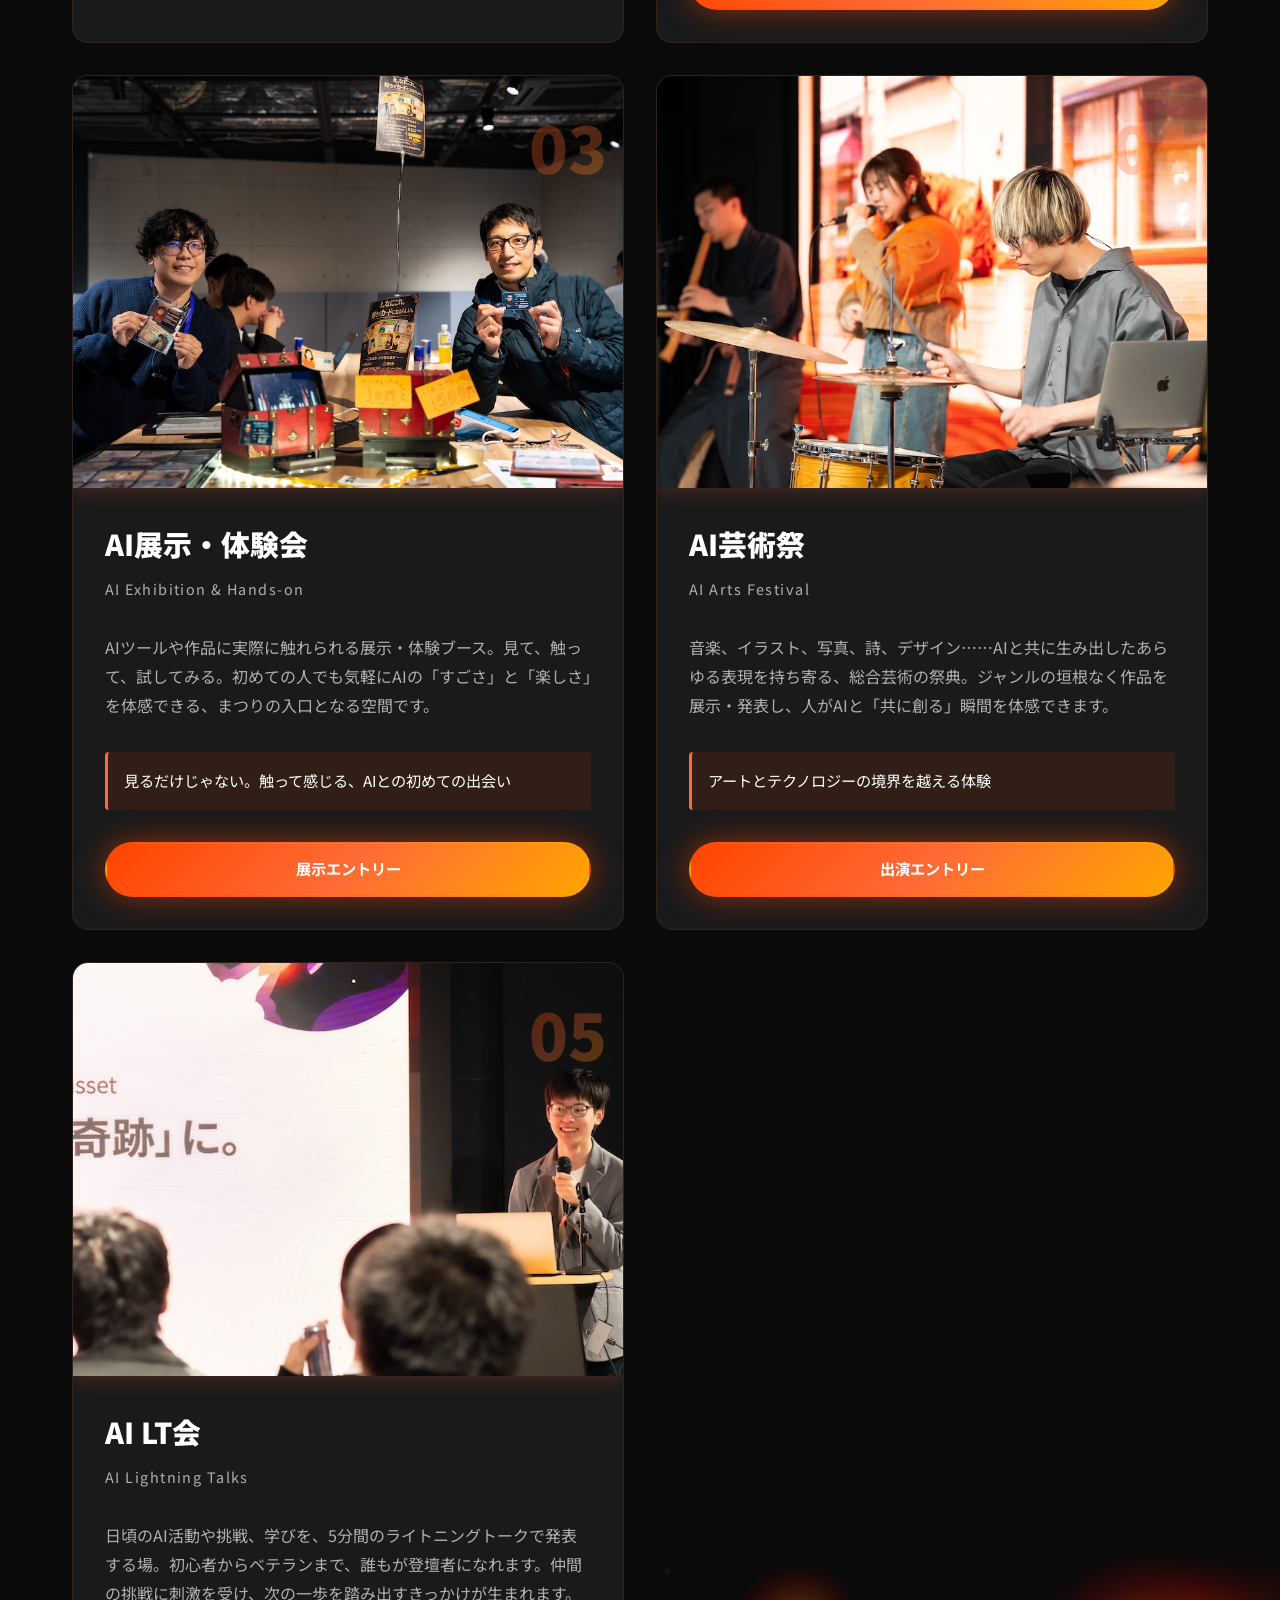
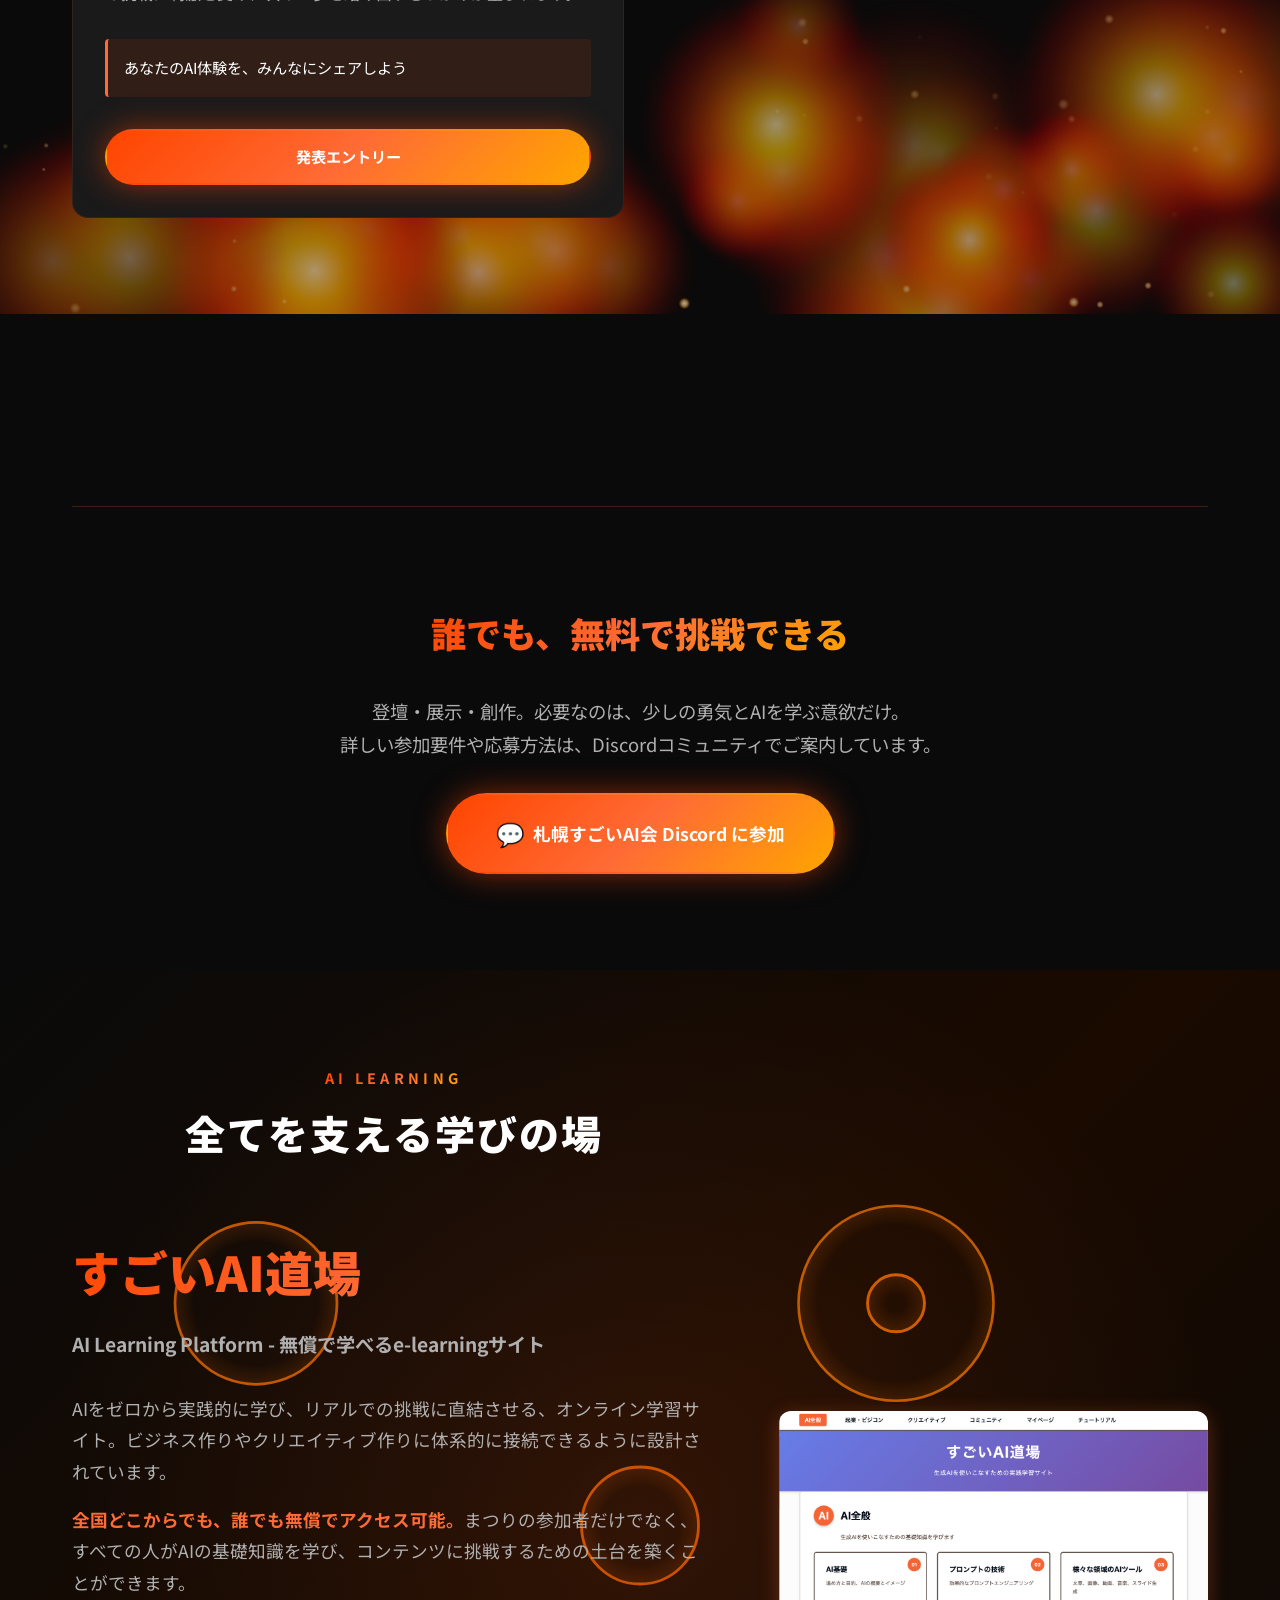
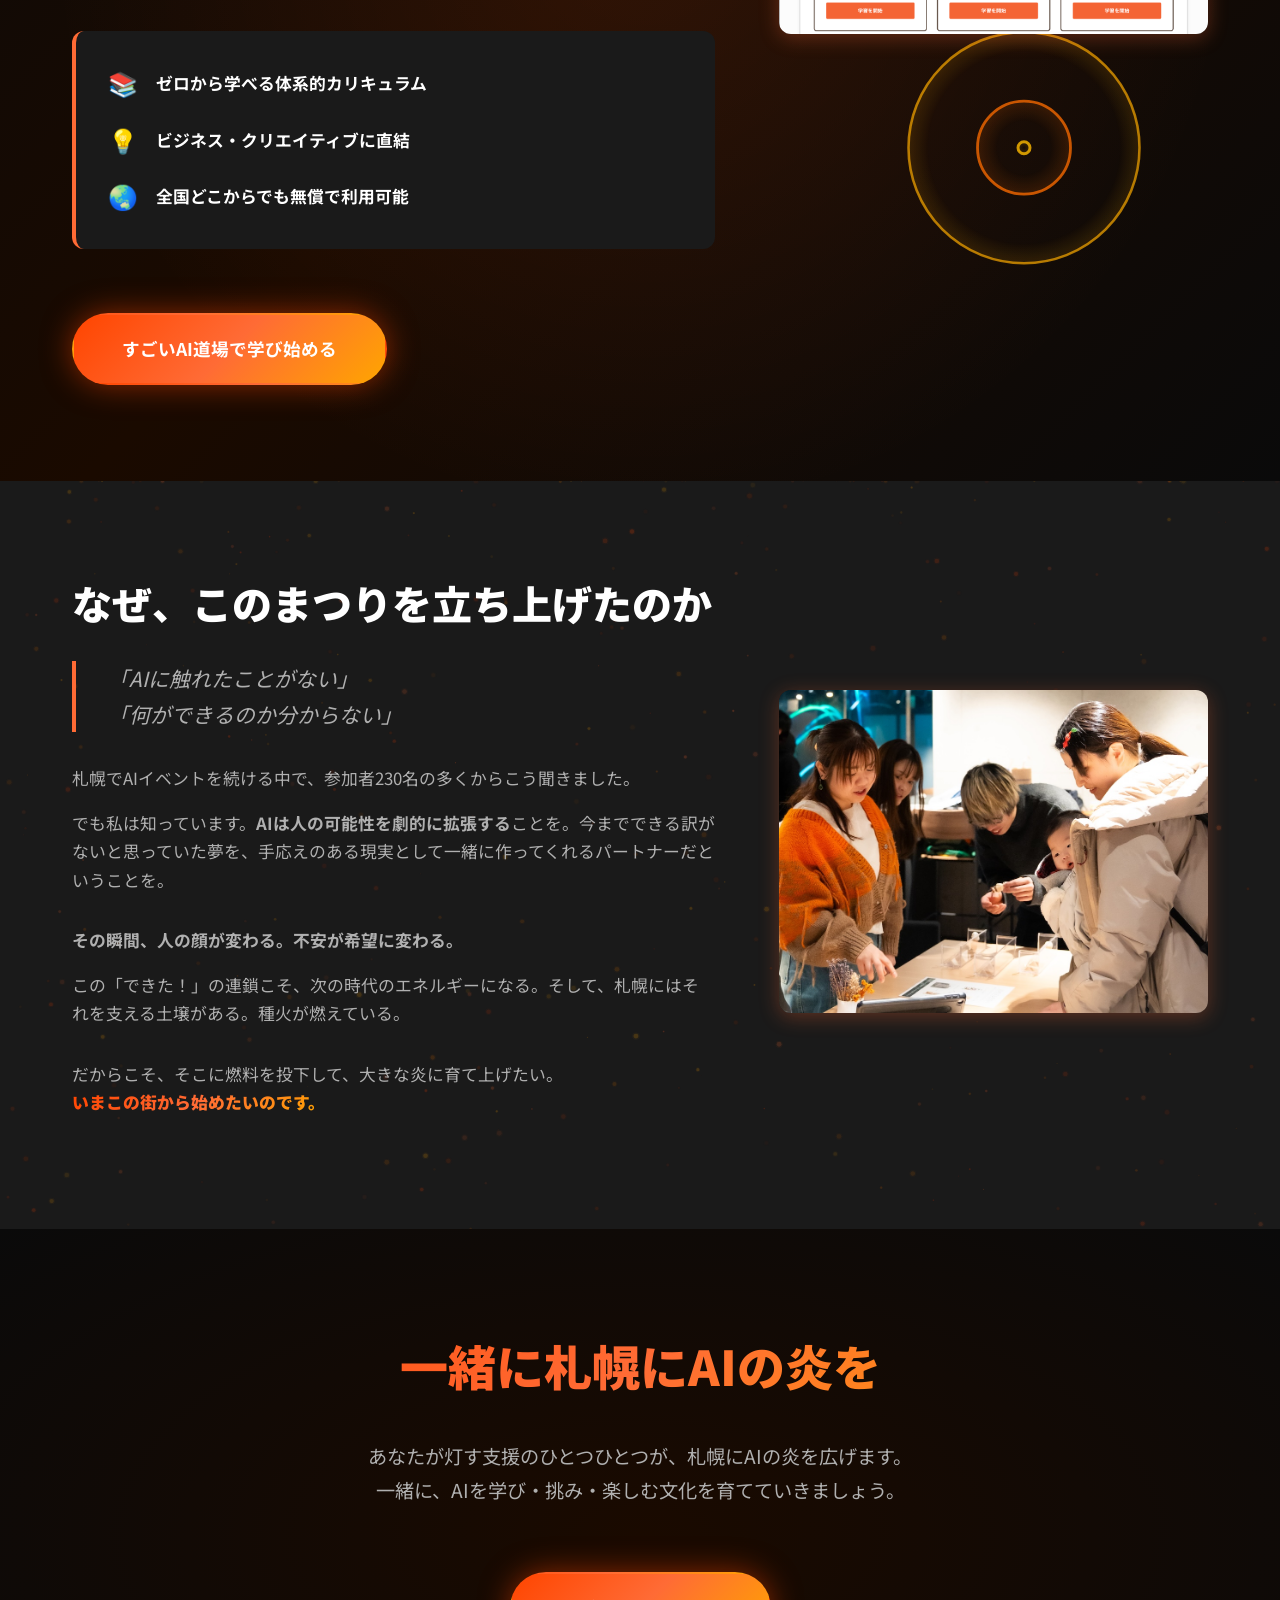
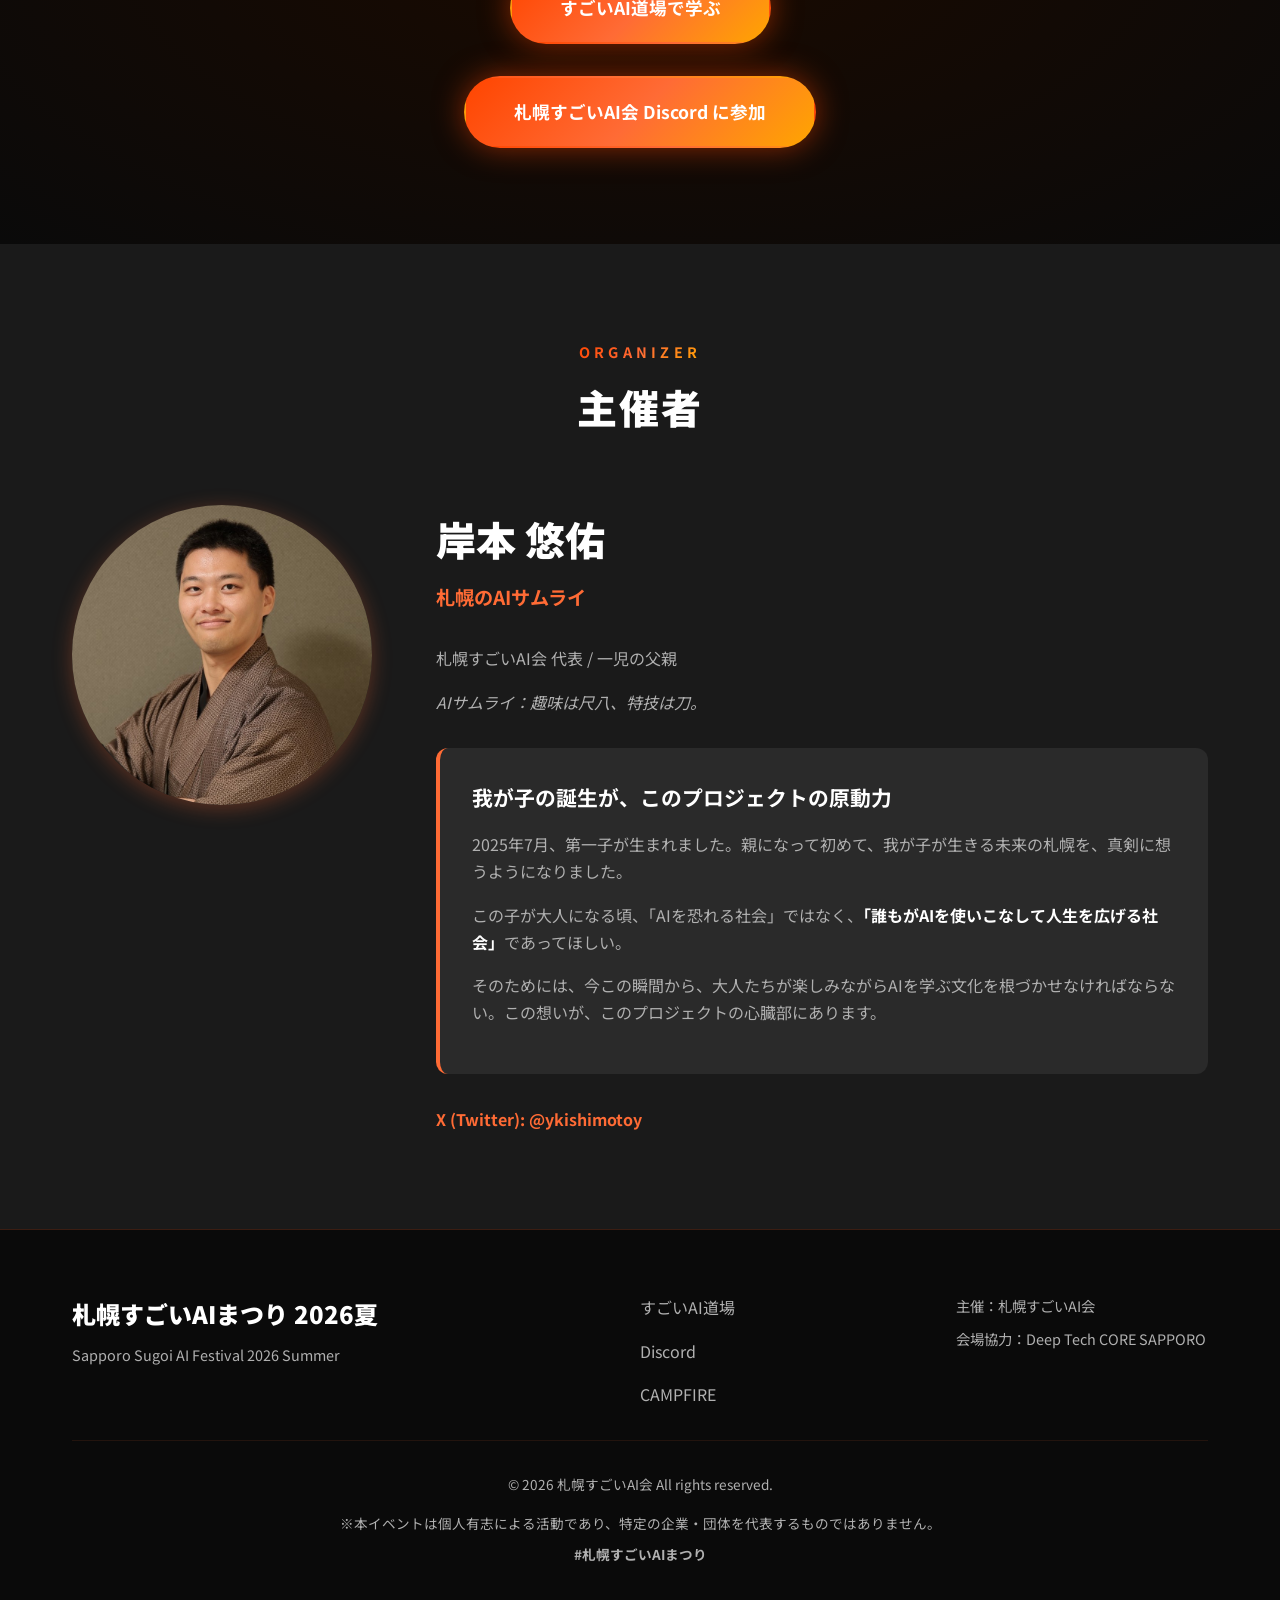
==== commit b6acad9e: "add hanamii" ====
--- a/index.html
+++ b/index.html
@@ -107,7 +107,7 @@
                     <span class="title-en">SPONSORS</span>
                     <span class="title-ja" data-i18n="sponsors.title">スポンサー</span>
                 </h2>
-                <p class="section-description" data-i18n="sponsors.description">AIまつりを支えてくださるスポンサー企業・団体の皆さまです。<br>温かいご支援に心より感謝申し上げます。</p>
+                <p class="section-description" data-i18n="sponsors.description">AIまつりを支えてくださるスポンサー企業・団体・サービスの皆さまです。<br>温かいご支援に心より感謝申し上げます。</p>
             </div>
             <div class="sponsors-grid">
                 <a href="https://www.nttd-mse.com/" target="_blank" rel="noopener" class="sponsor-card">
@@ -136,9 +136,9 @@
                 </div>
                 <a href="https://hanamii.jp" target="_blank" rel="noopener" class="sponsor-card">
                     <div class="sponsor-logo">
-                        <img src="images/hanamii.png" alt="HANAMII株式会社">
-                    </div>
-                    <div class="sponsor-name">HANAMII株式会社</div>
+                        <img src="images/hanamii.png" alt="hanamii">
+                    </div>
+                    <div class="sponsor-name">hanamii</div>
                 </a>
                 <div class="sponsor-card">
                     <div class="sponsor-logo">
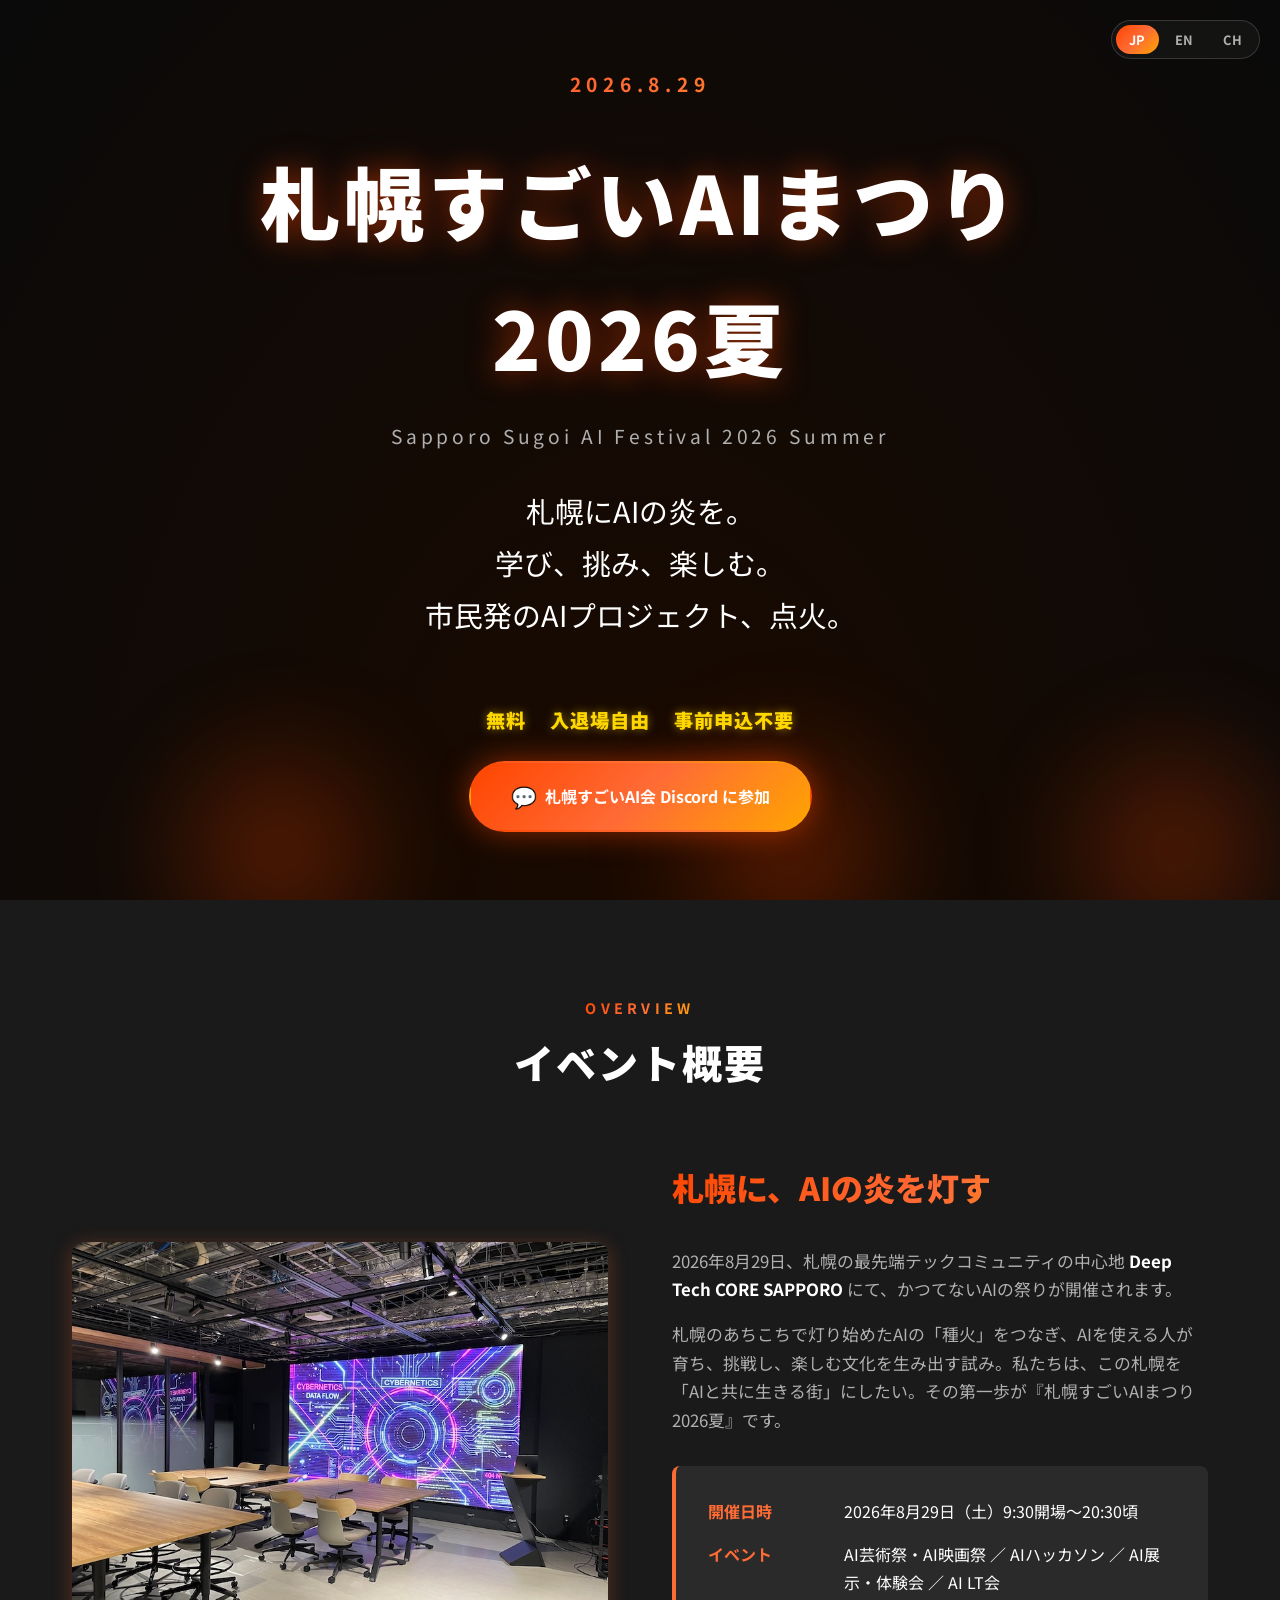
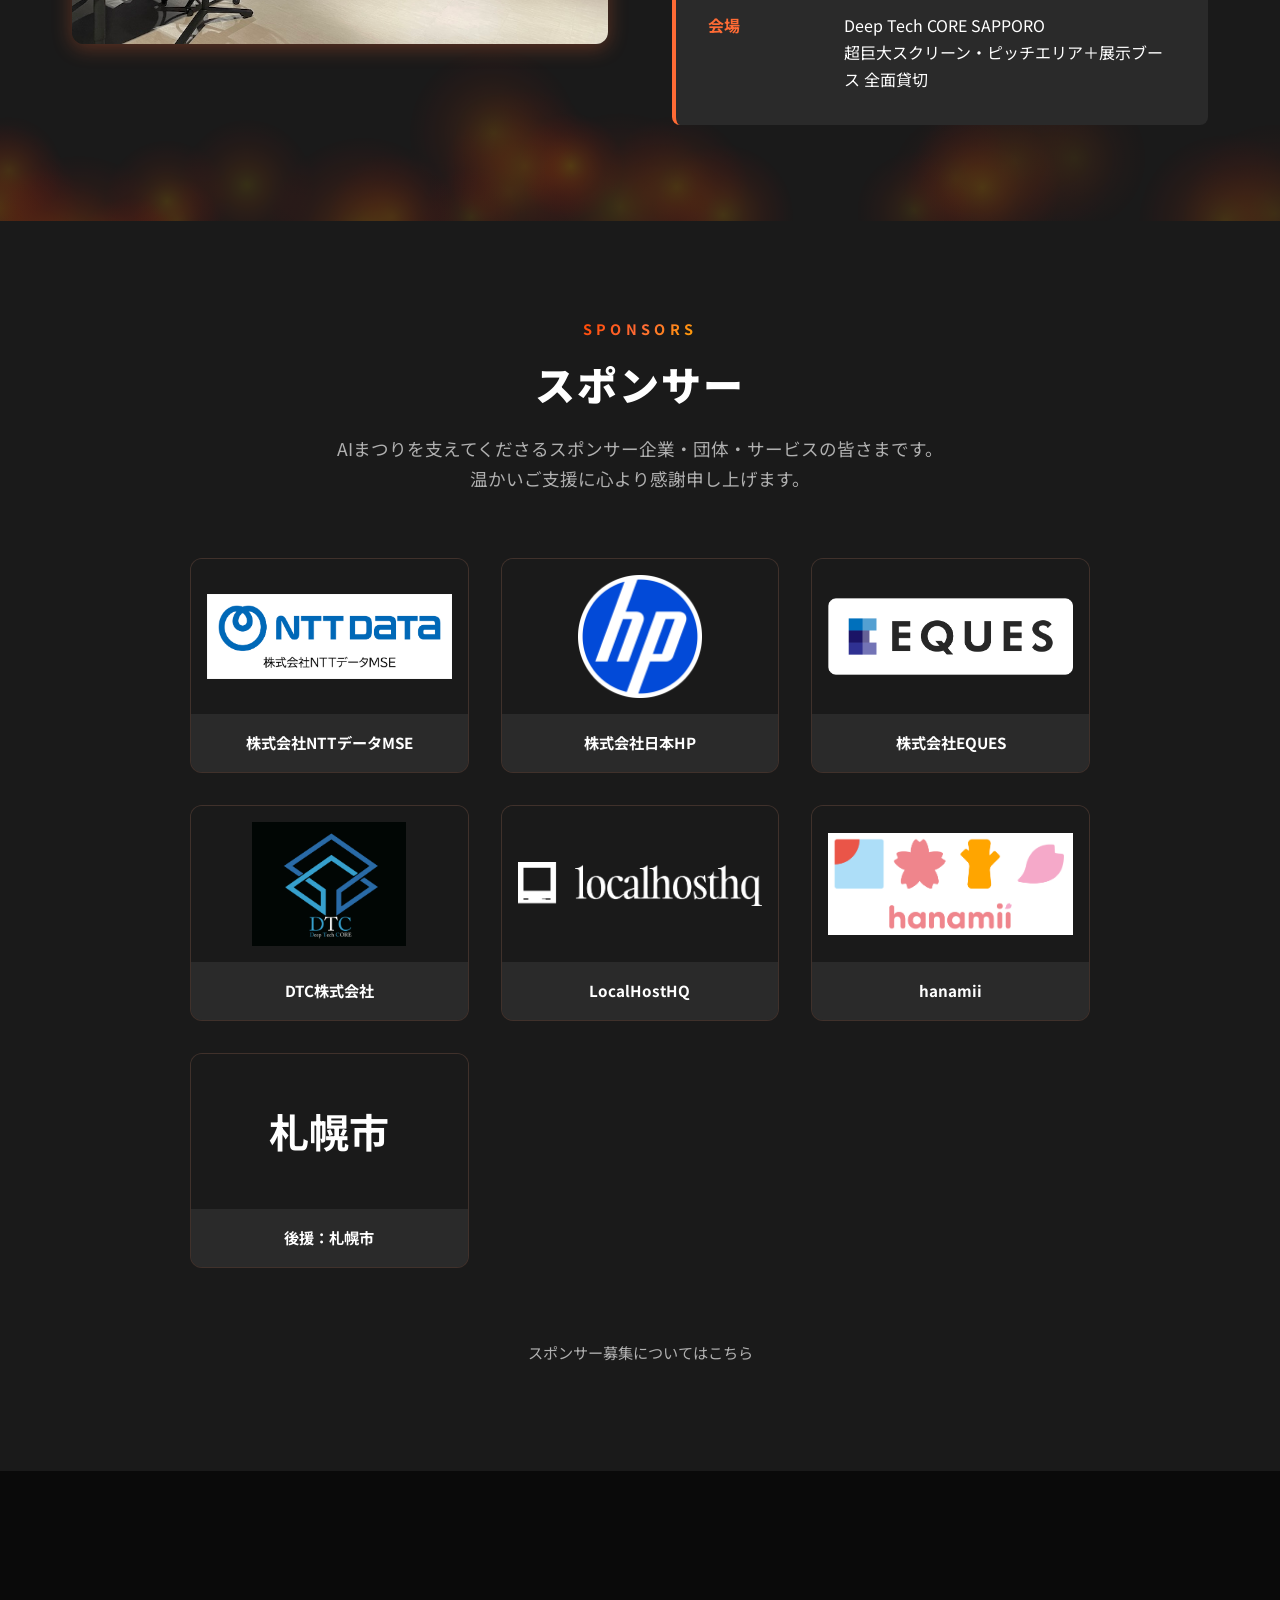
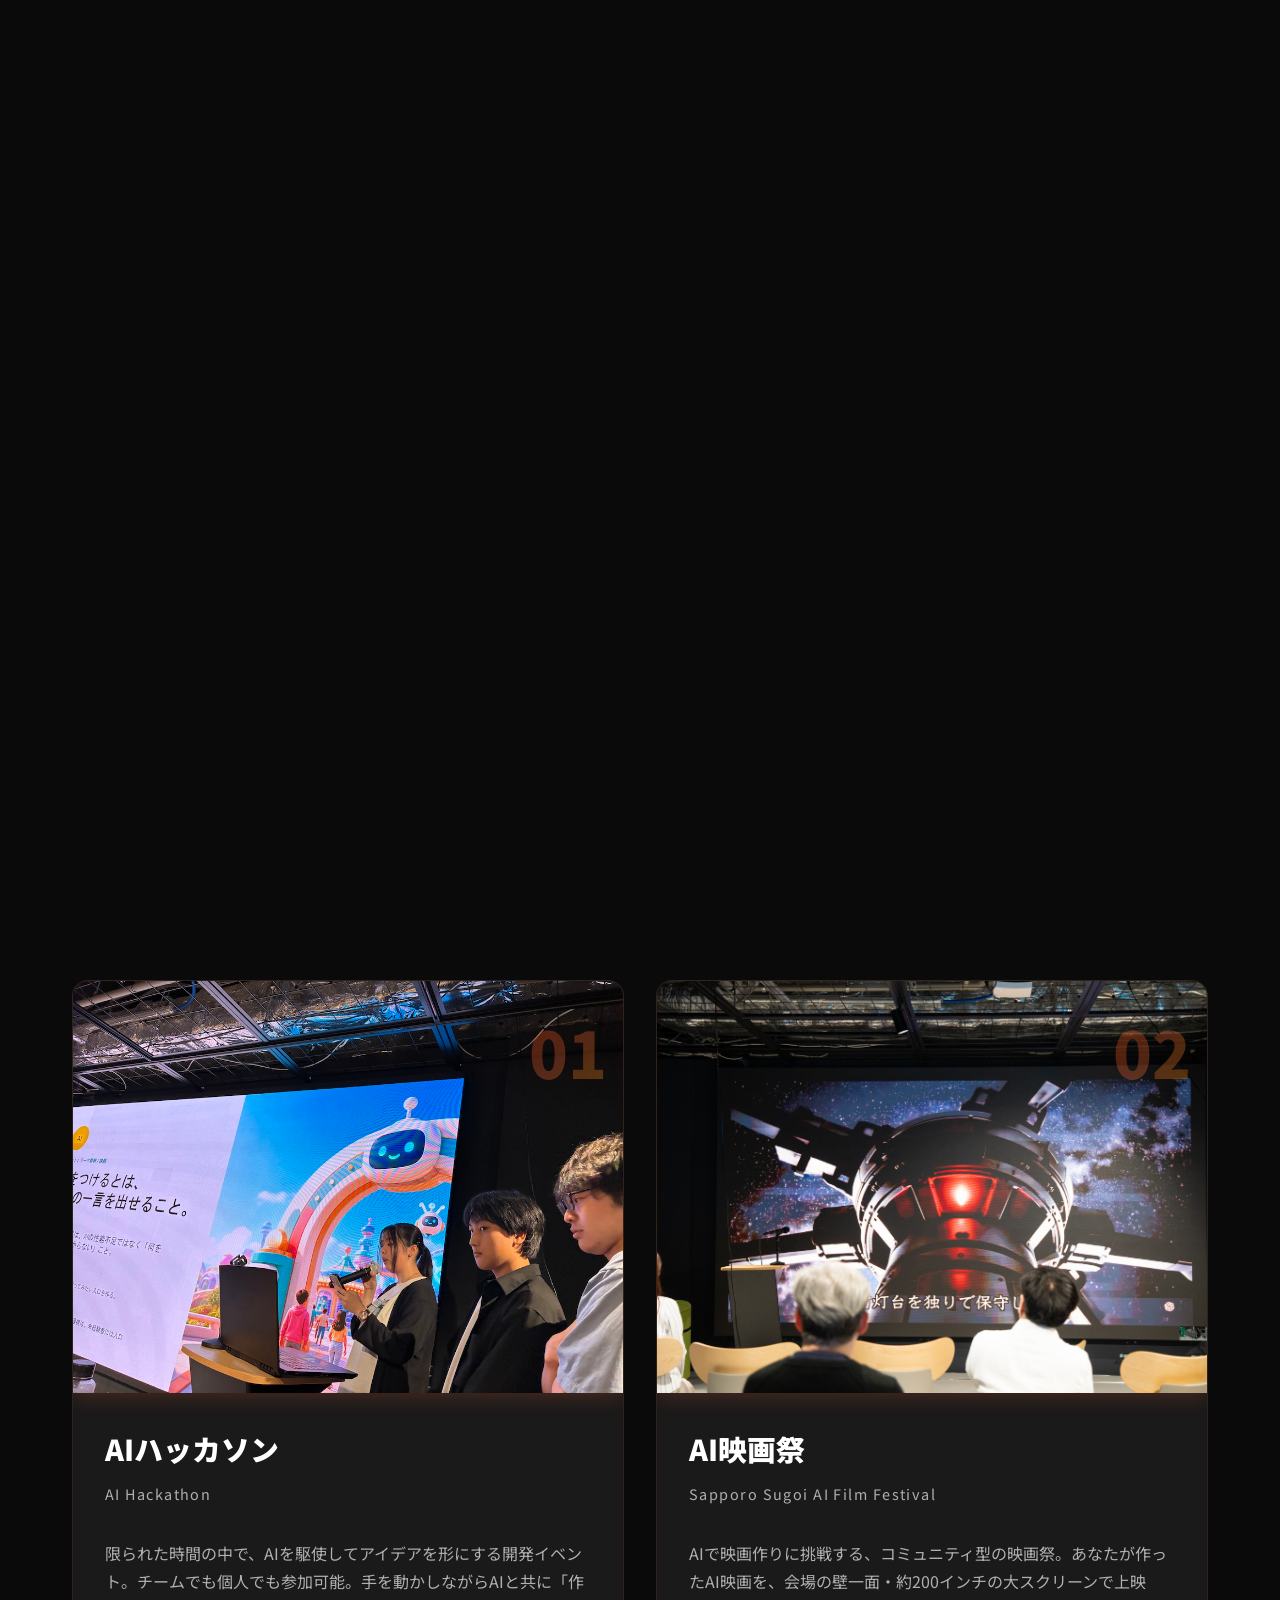
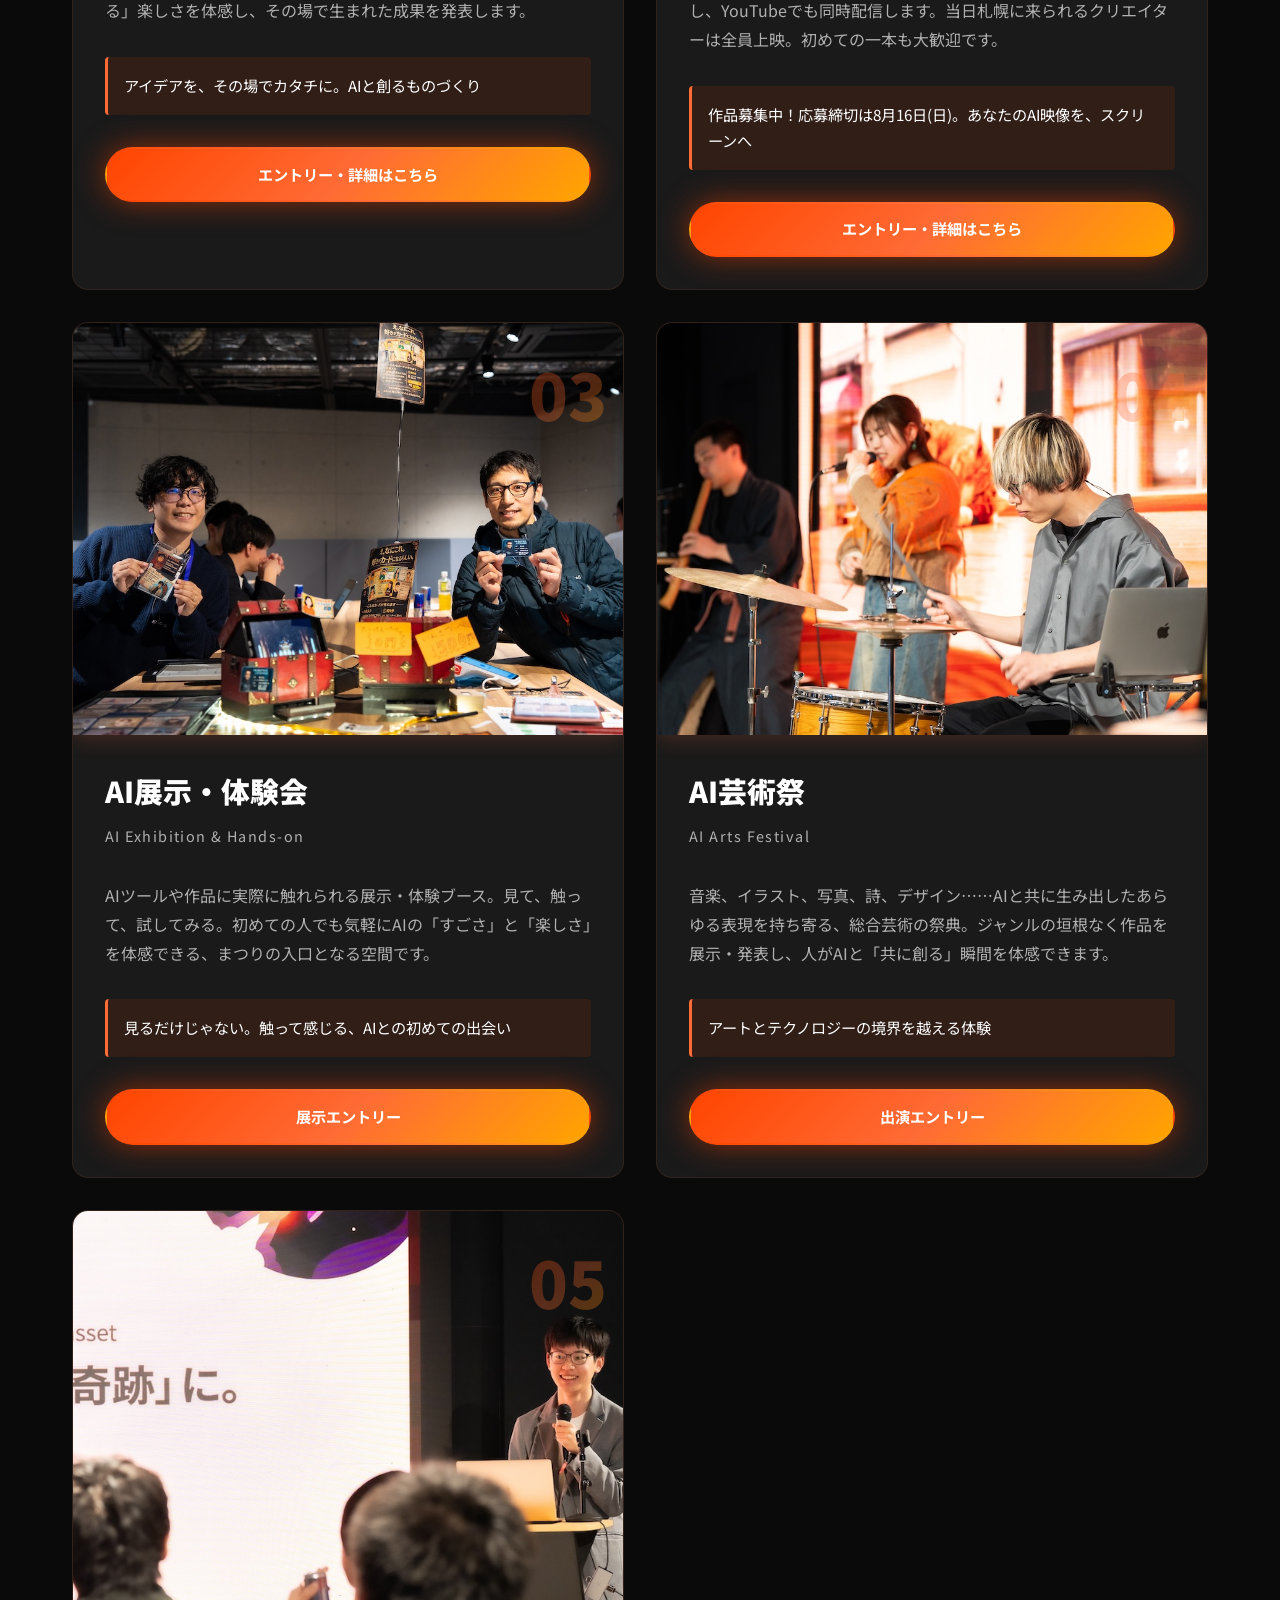
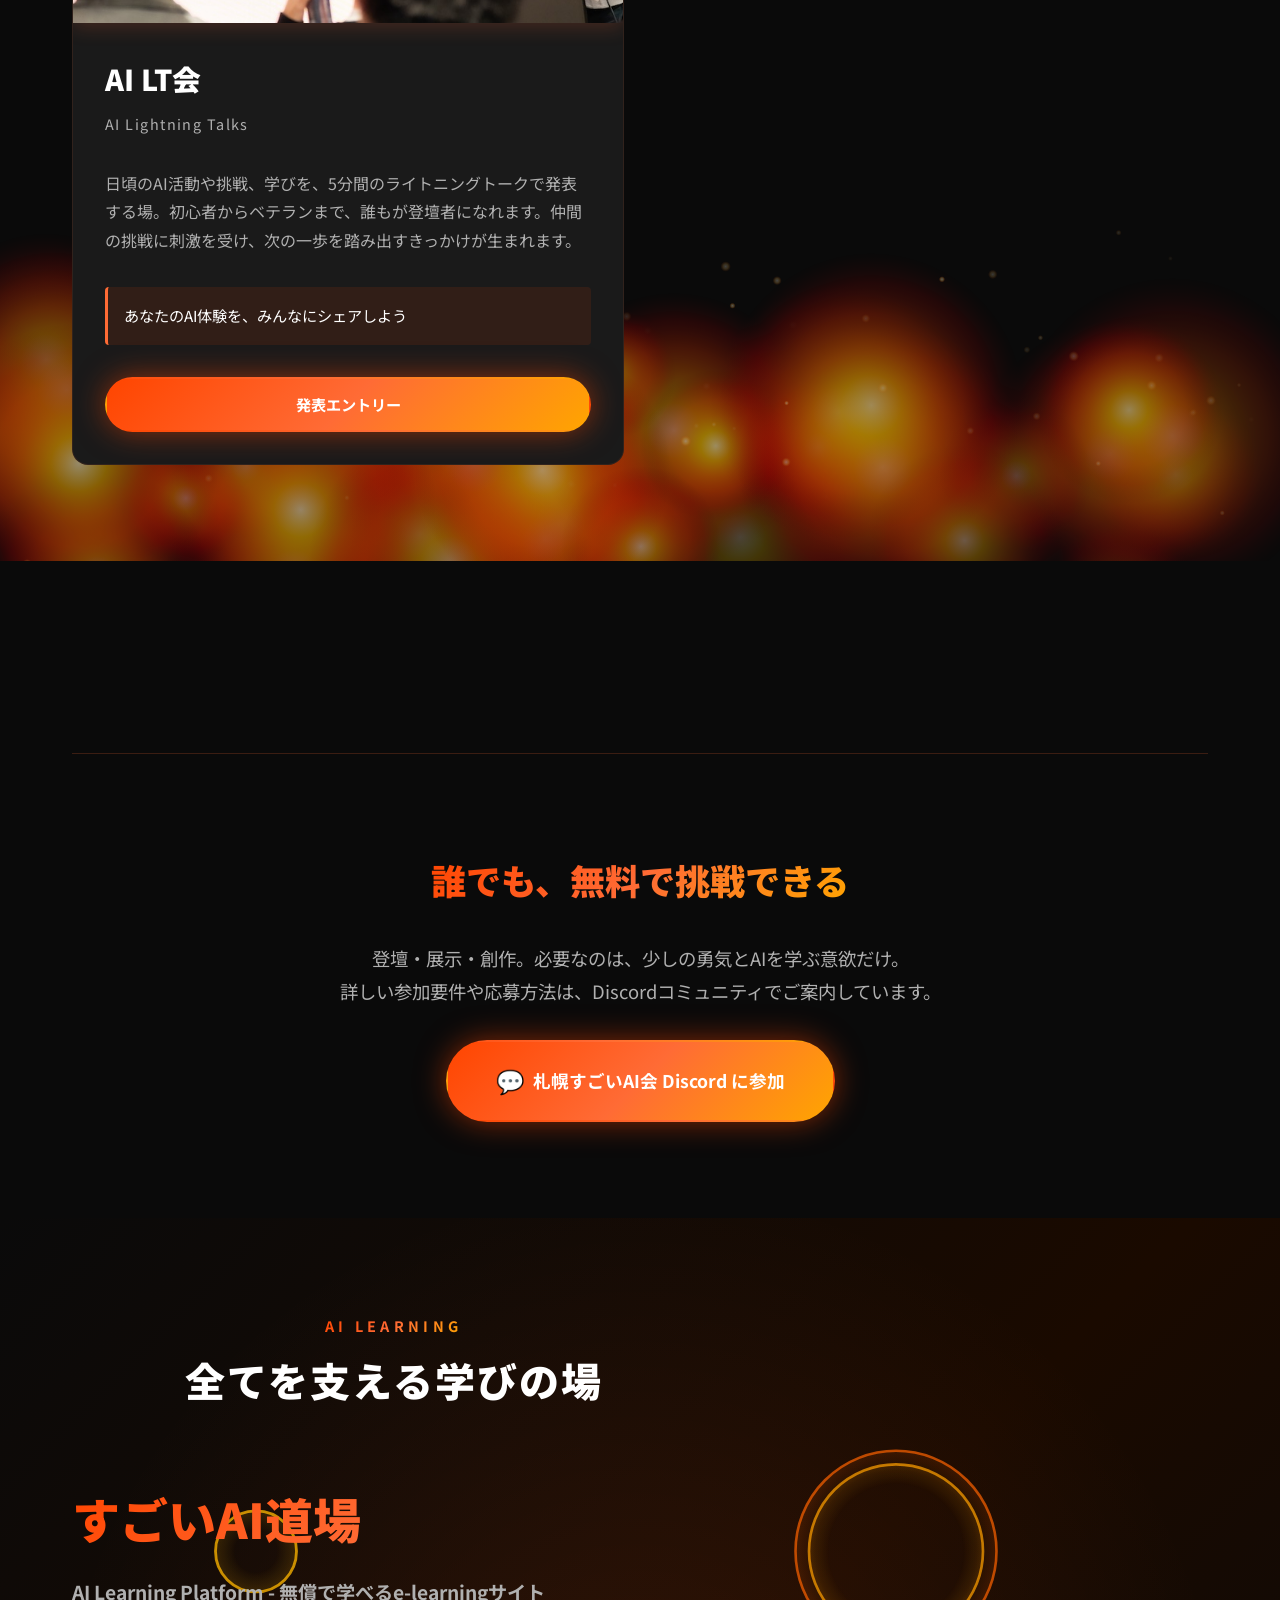
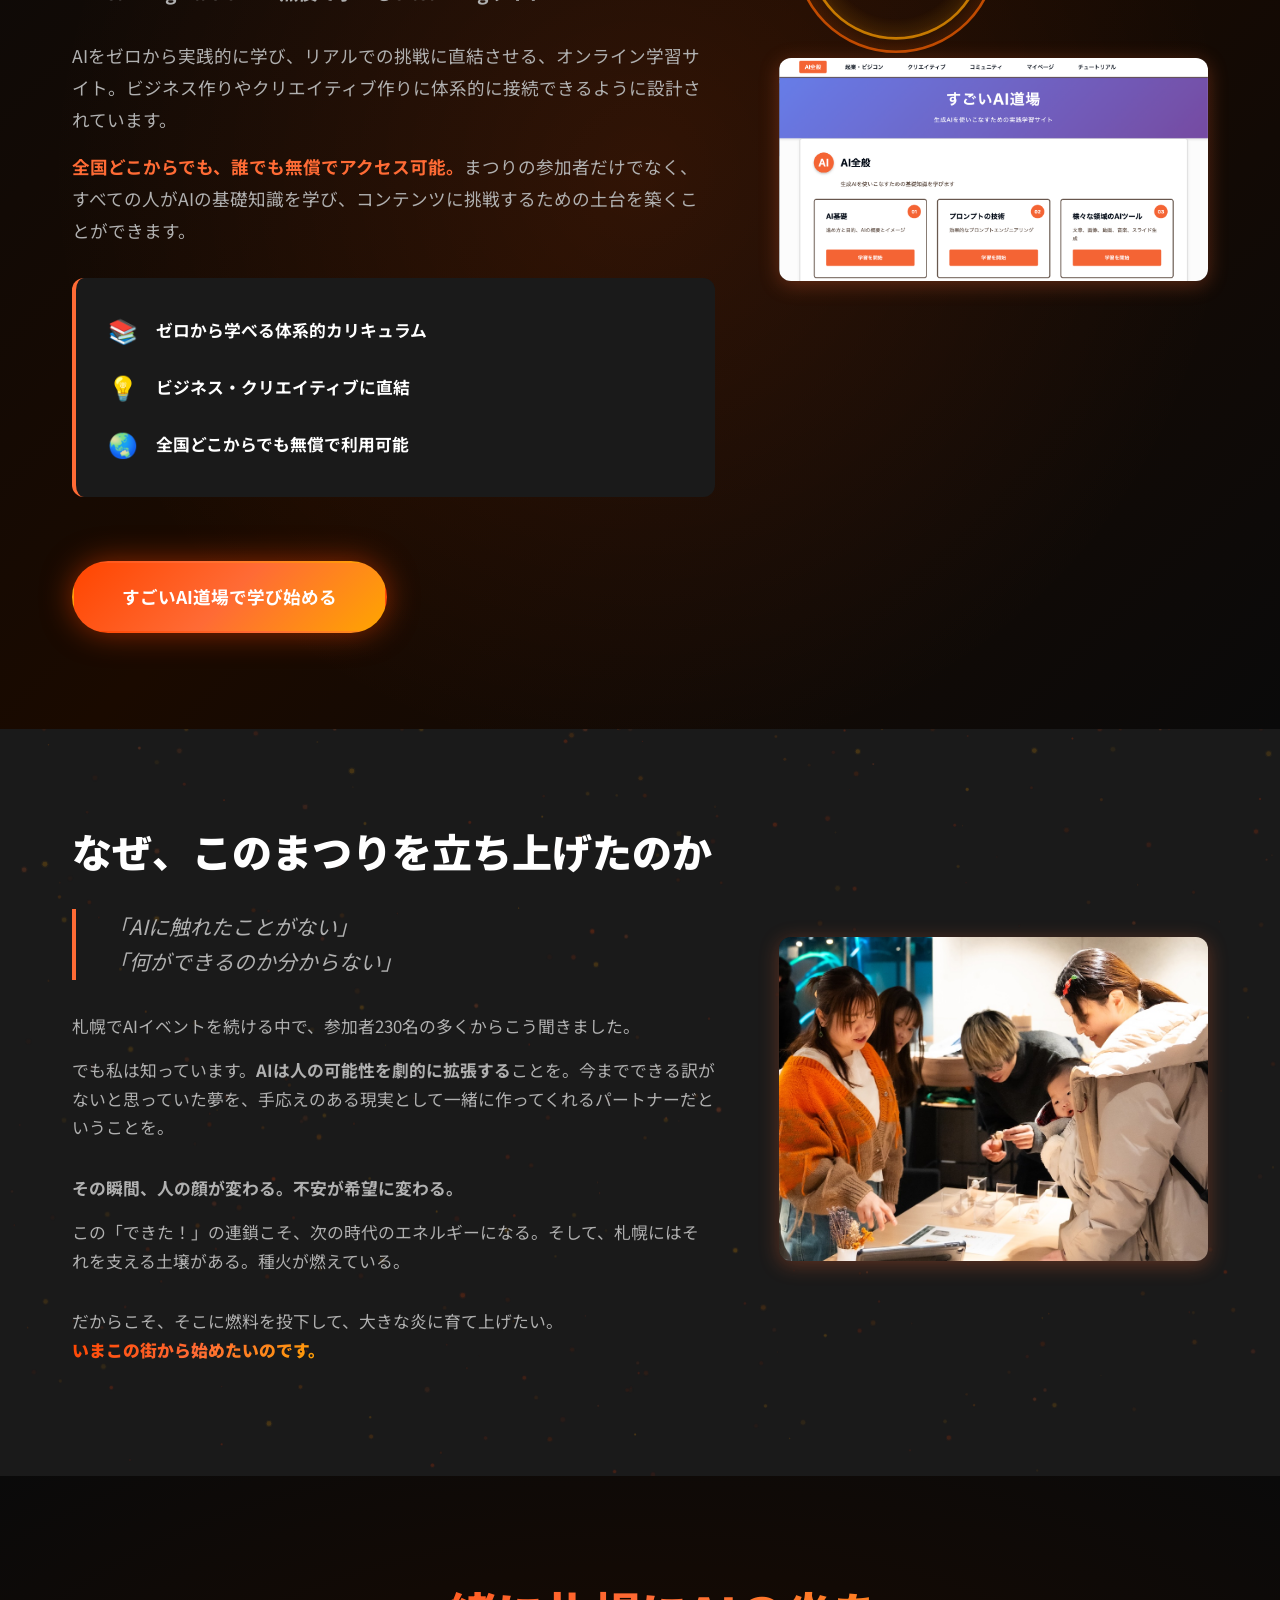
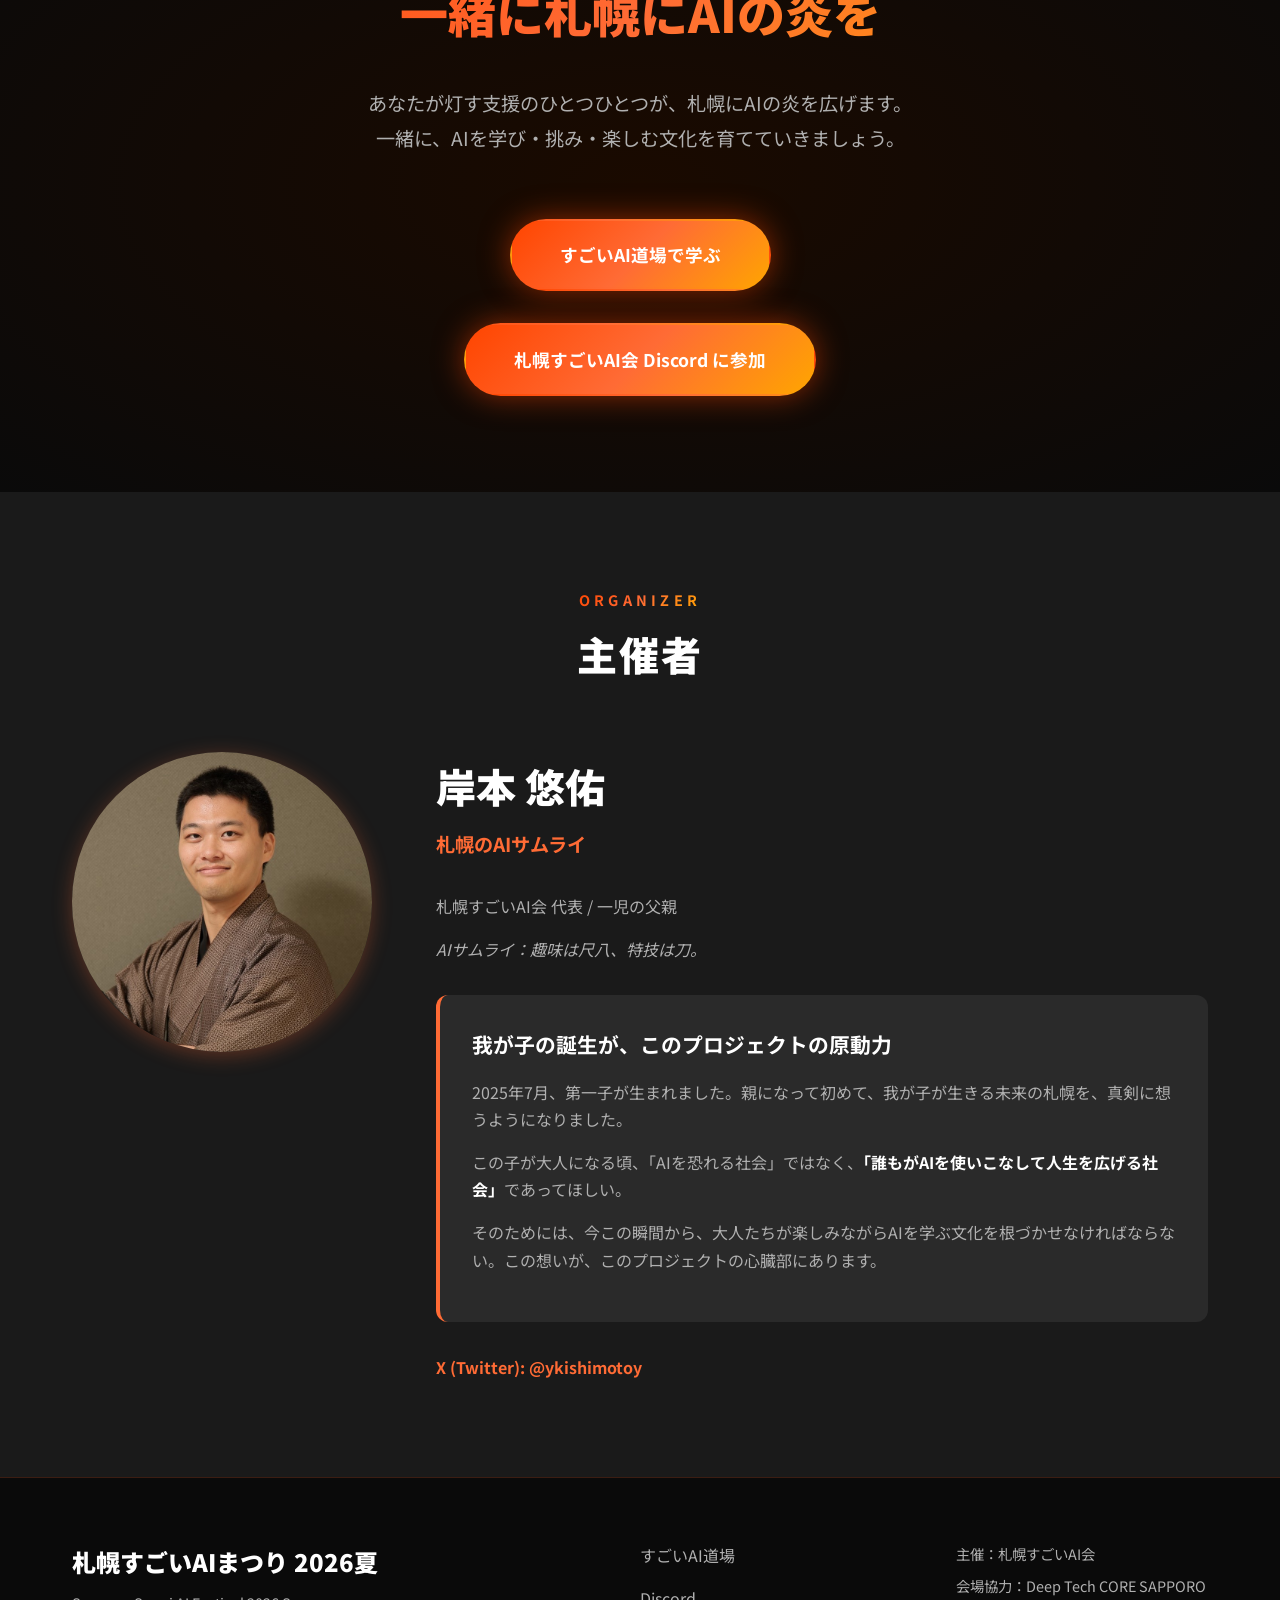
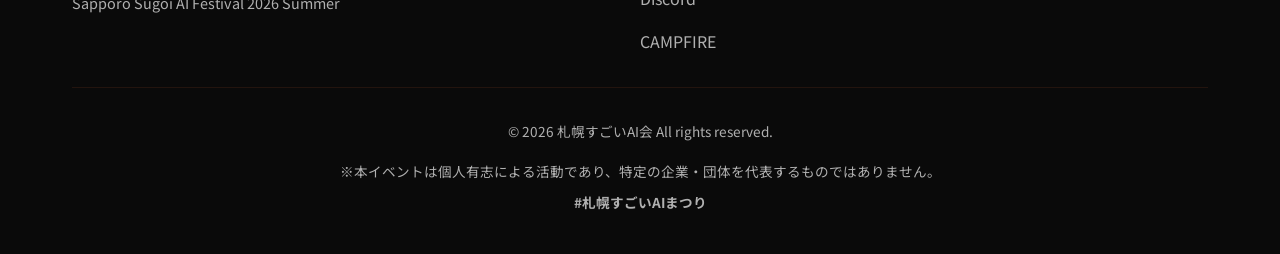
==== commit 40501062: "add localhosthq" ====
--- a/index.html
+++ b/index.html
@@ -134,6 +134,12 @@
                     </div>
                     <div class="sponsor-name">DTC株式会社</div>
                 </div>
+                <a href="https://www.localhosthq.com/" target="_blank" rel="noopener" class="sponsor-card">
+                    <div class="sponsor-logo">
+                        <img src="images/localhosthq.png" alt="LocalHostHQ">
+                    </div>
+                    <div class="sponsor-name">LocalHostHQ</div>
+                </a>
                 <a href="https://hanamii.jp" target="_blank" rel="noopener" class="sponsor-card">
                     <div class="sponsor-logo">
                         <img src="images/hanamii.png" alt="hanamii">
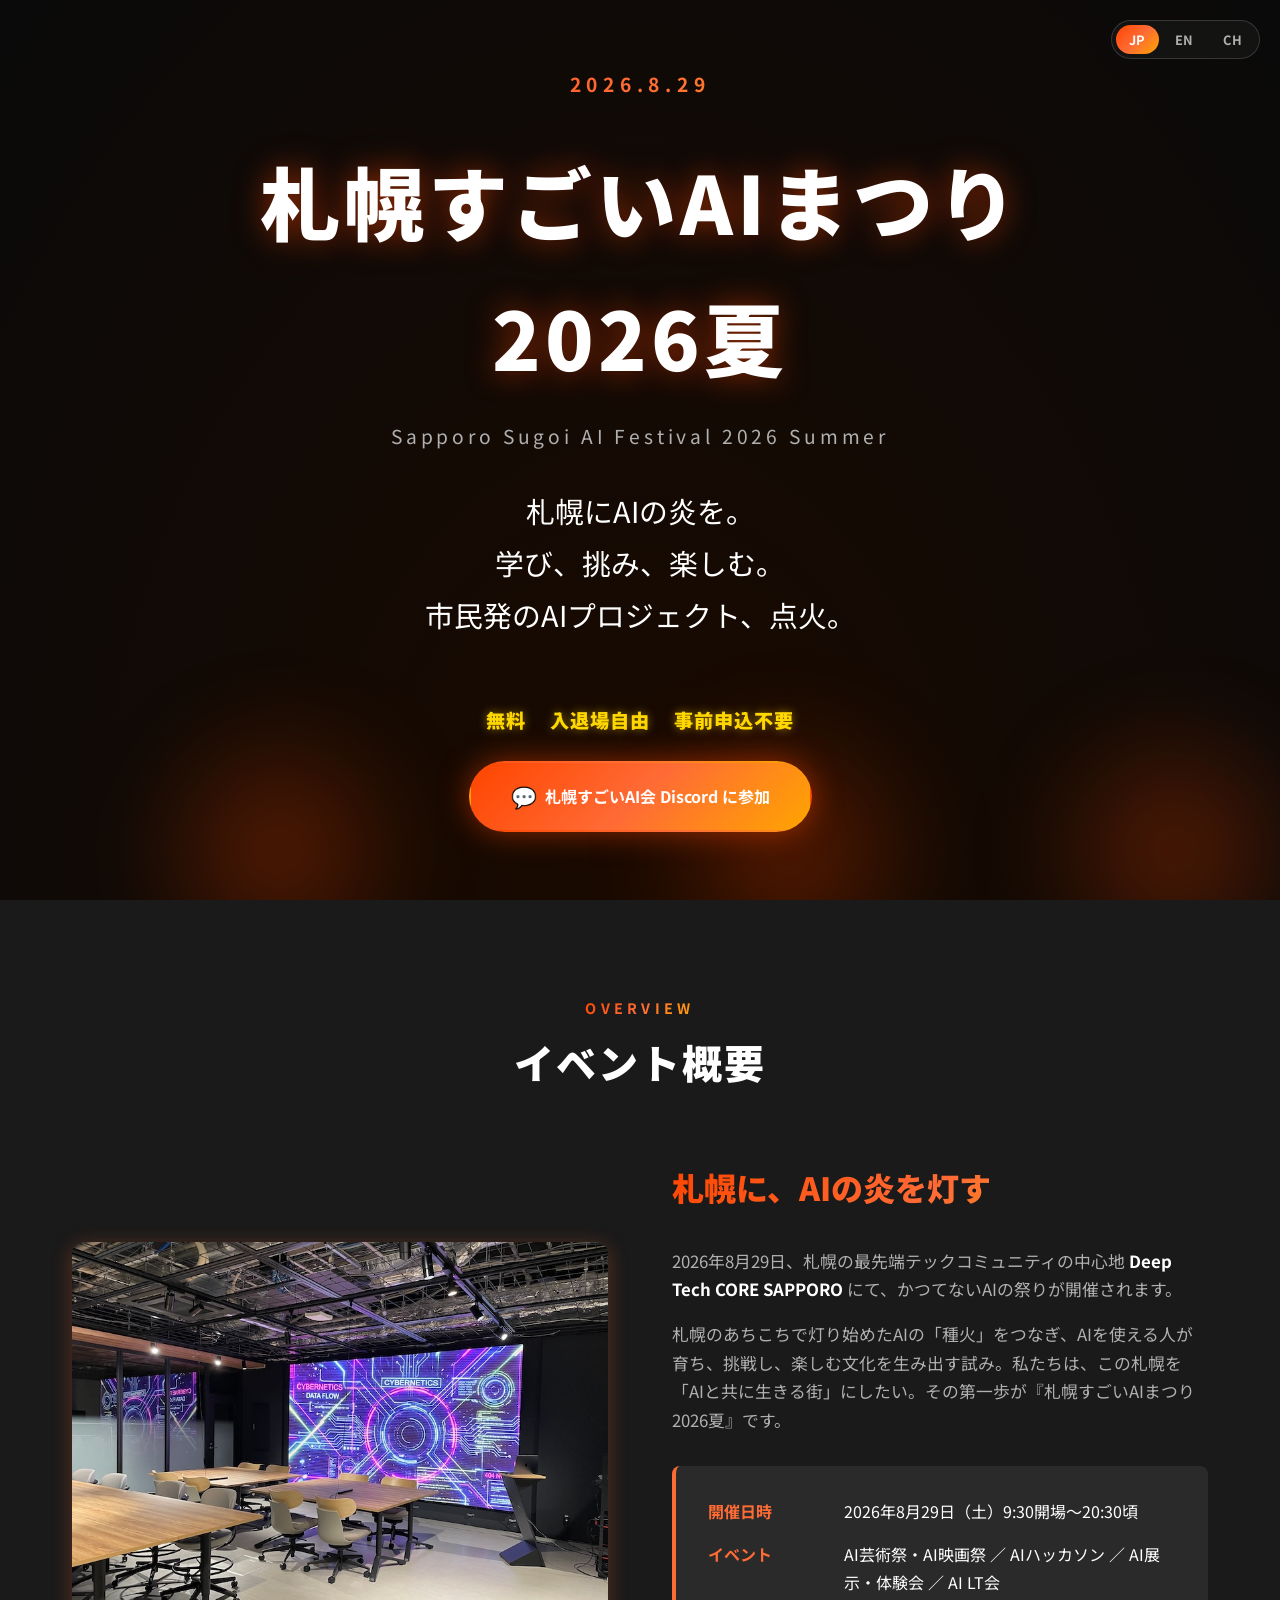
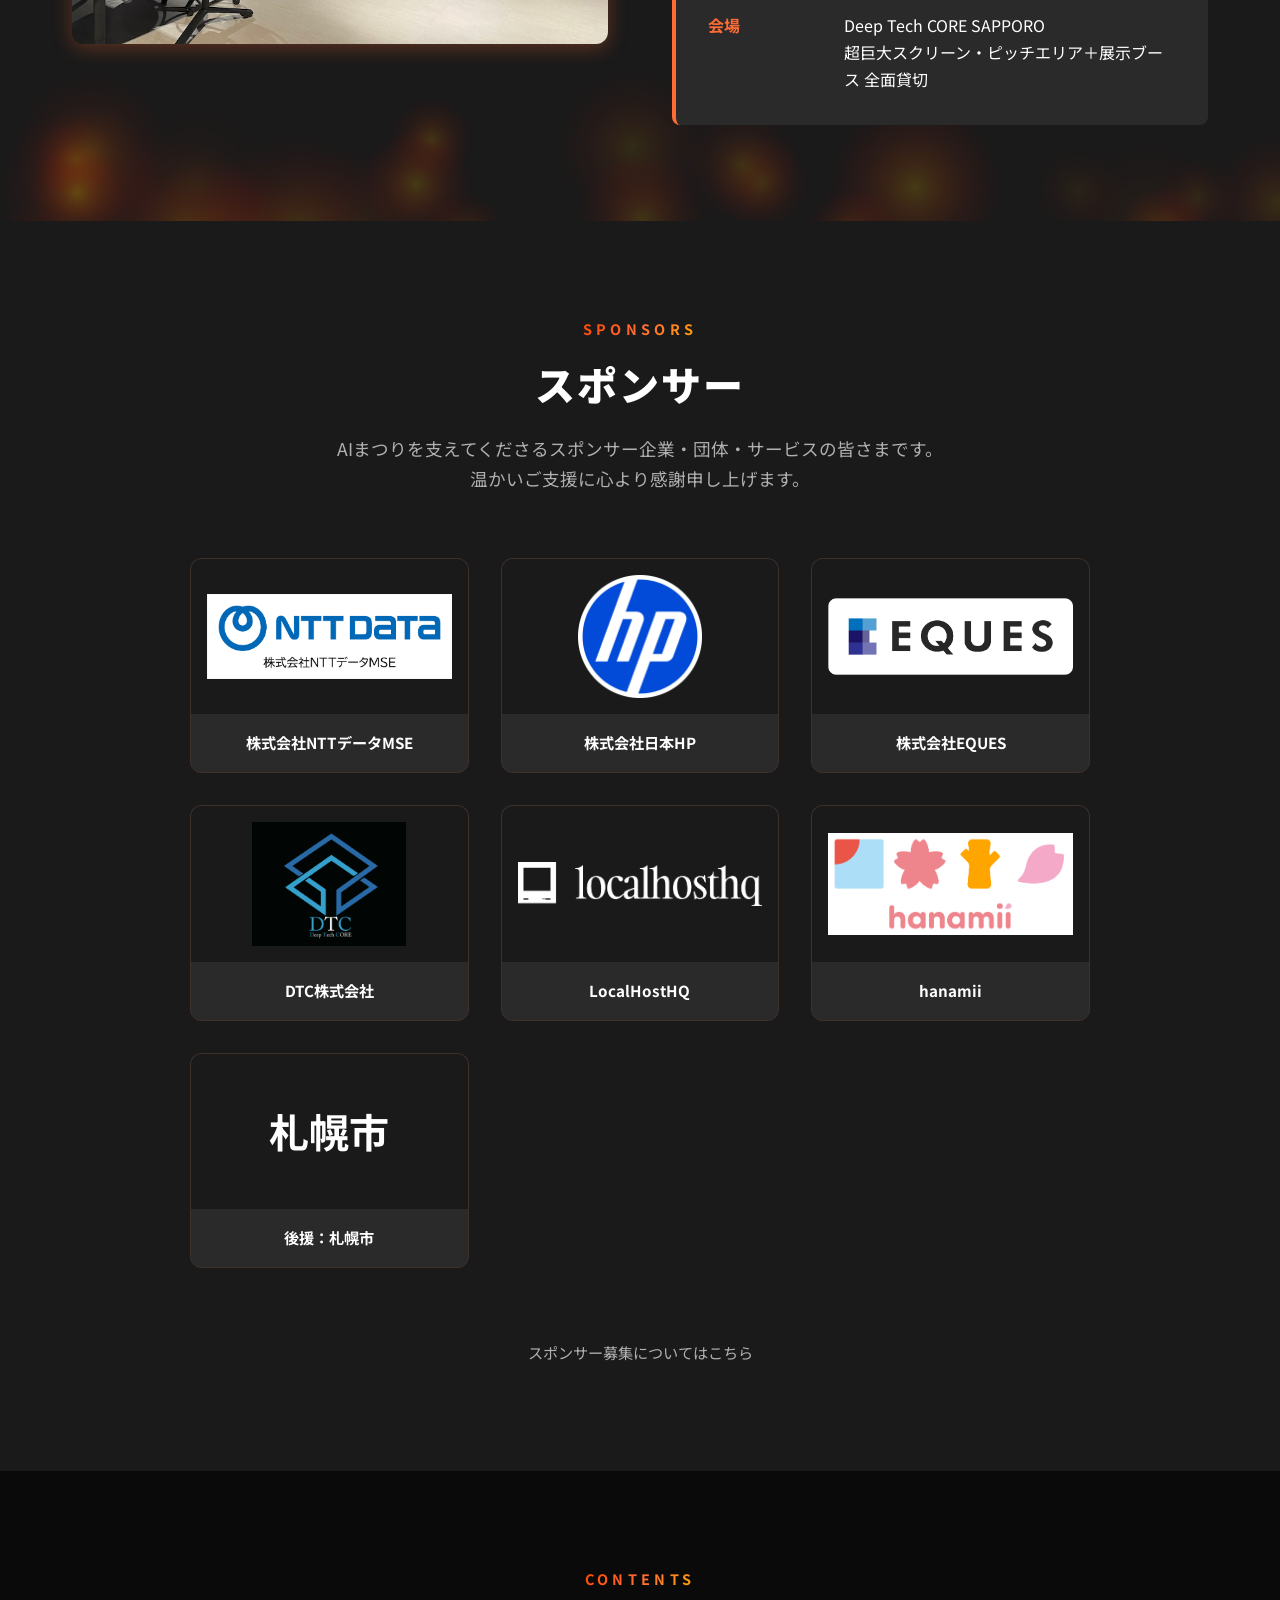
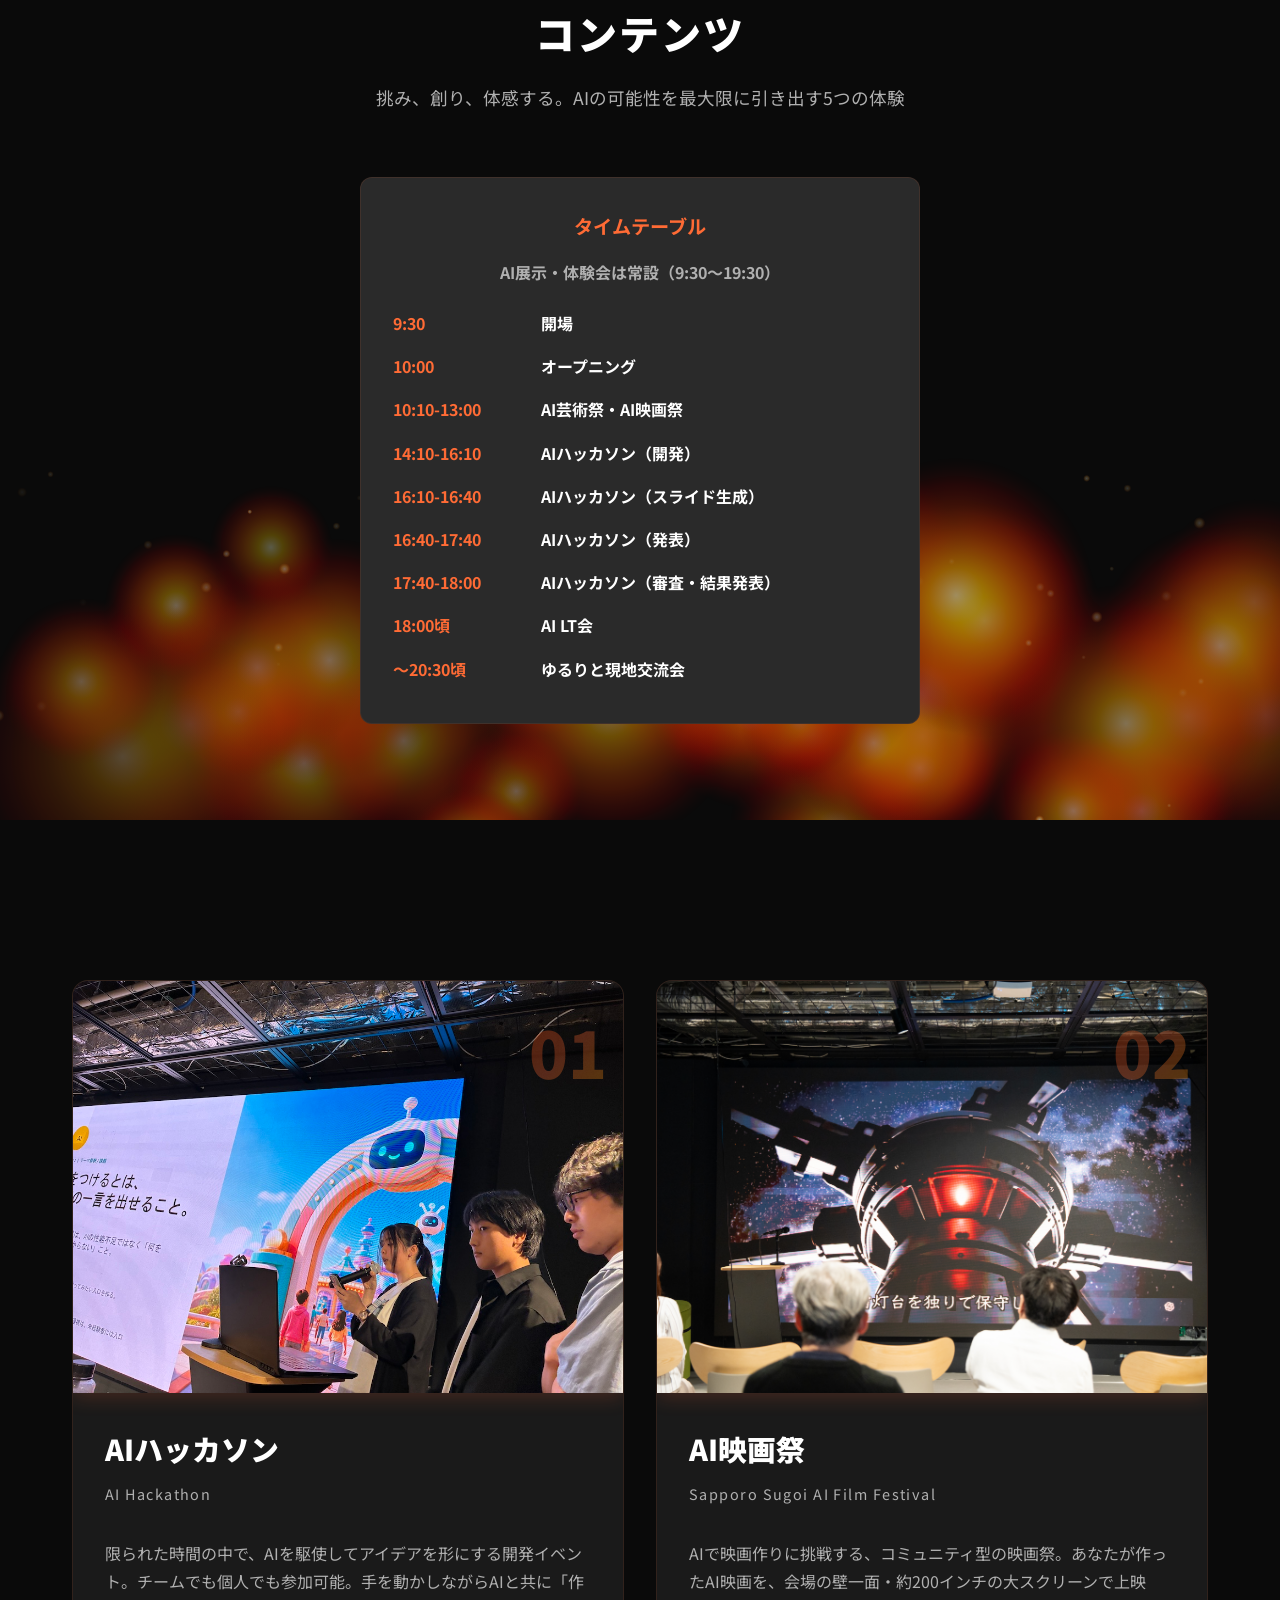
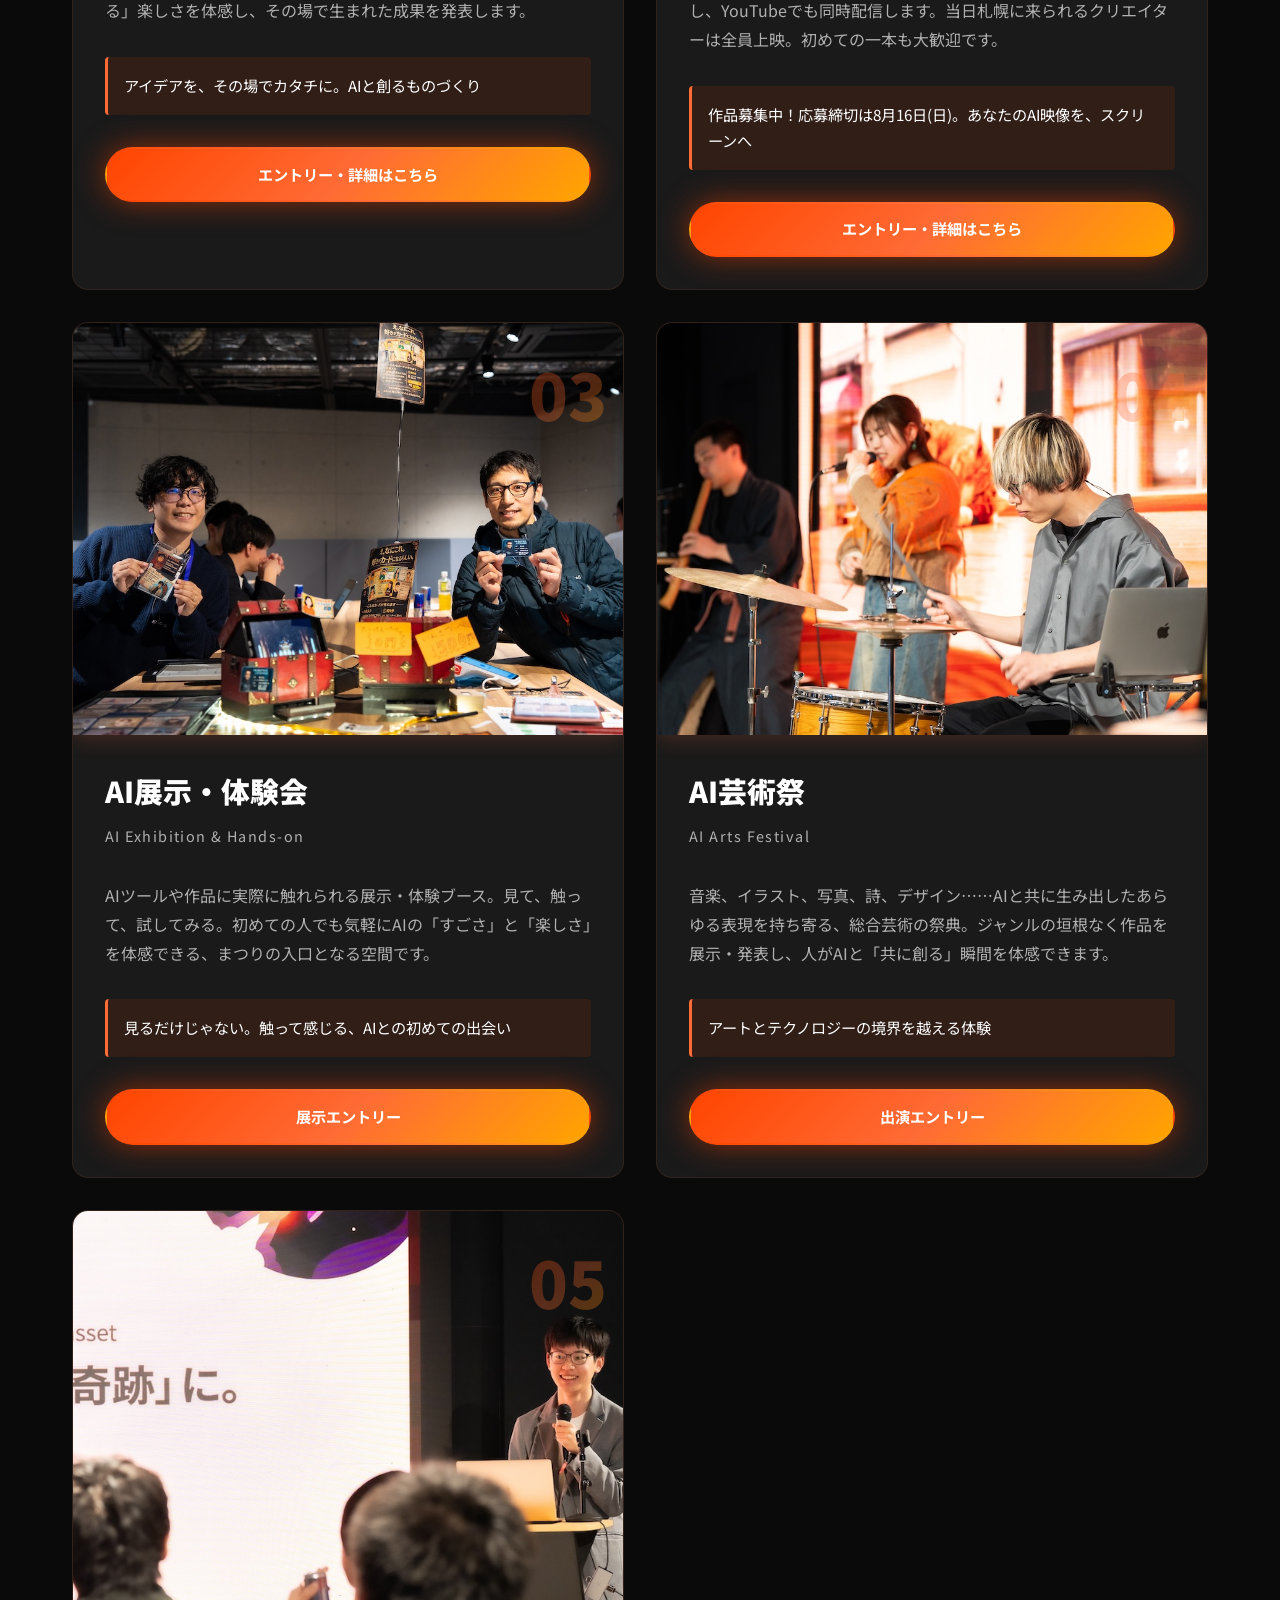
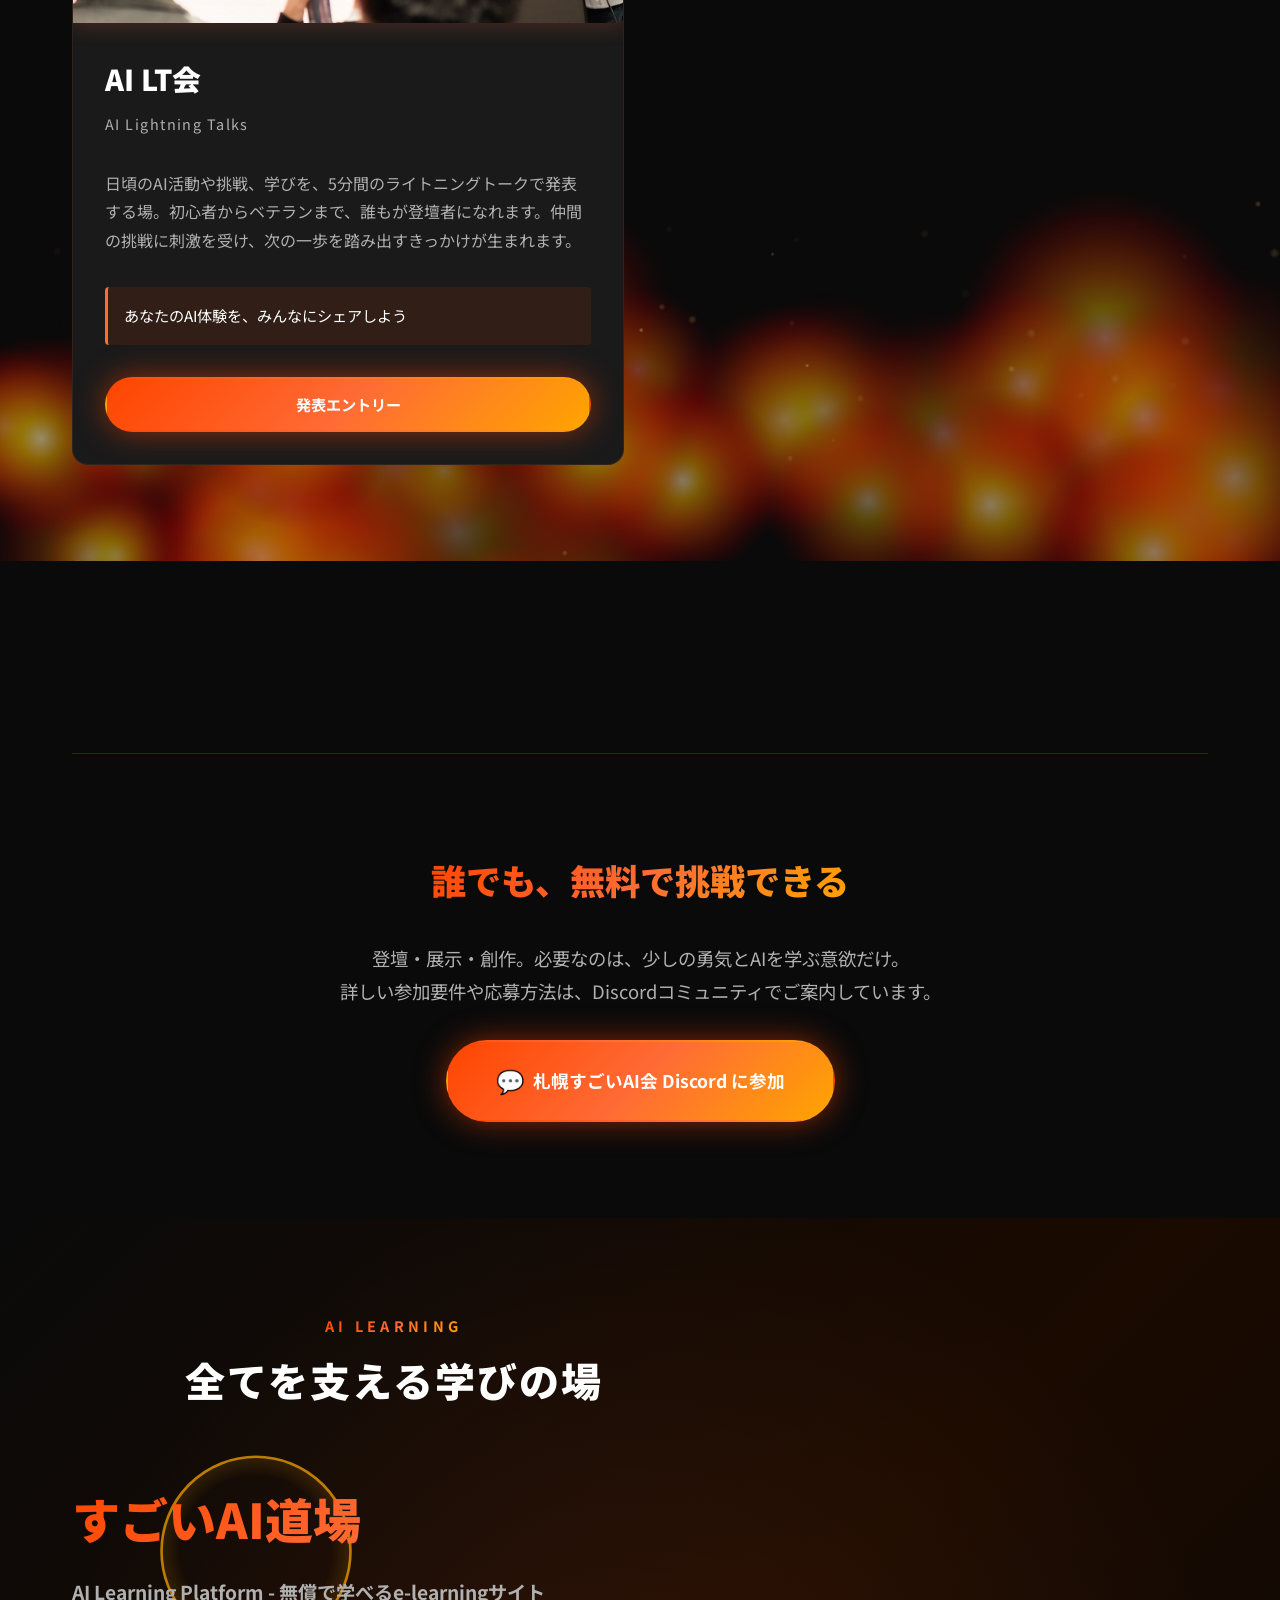
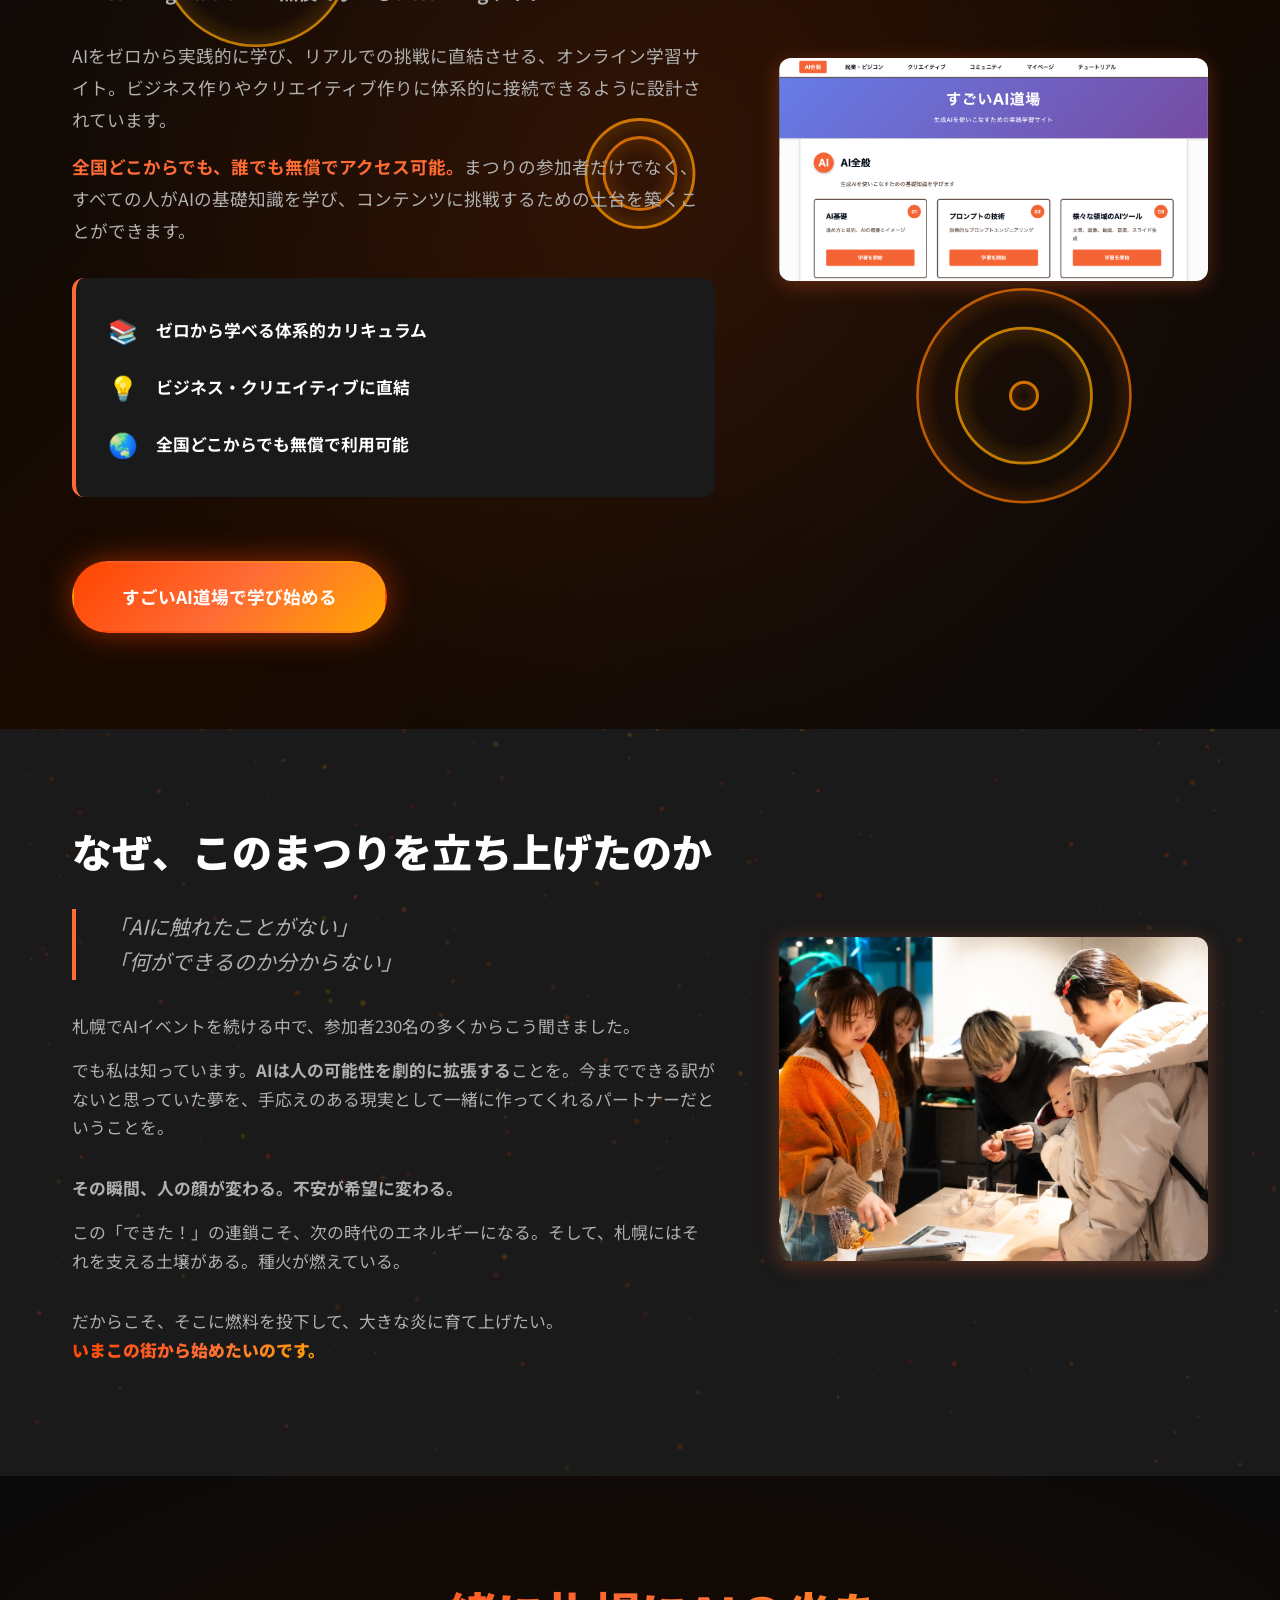
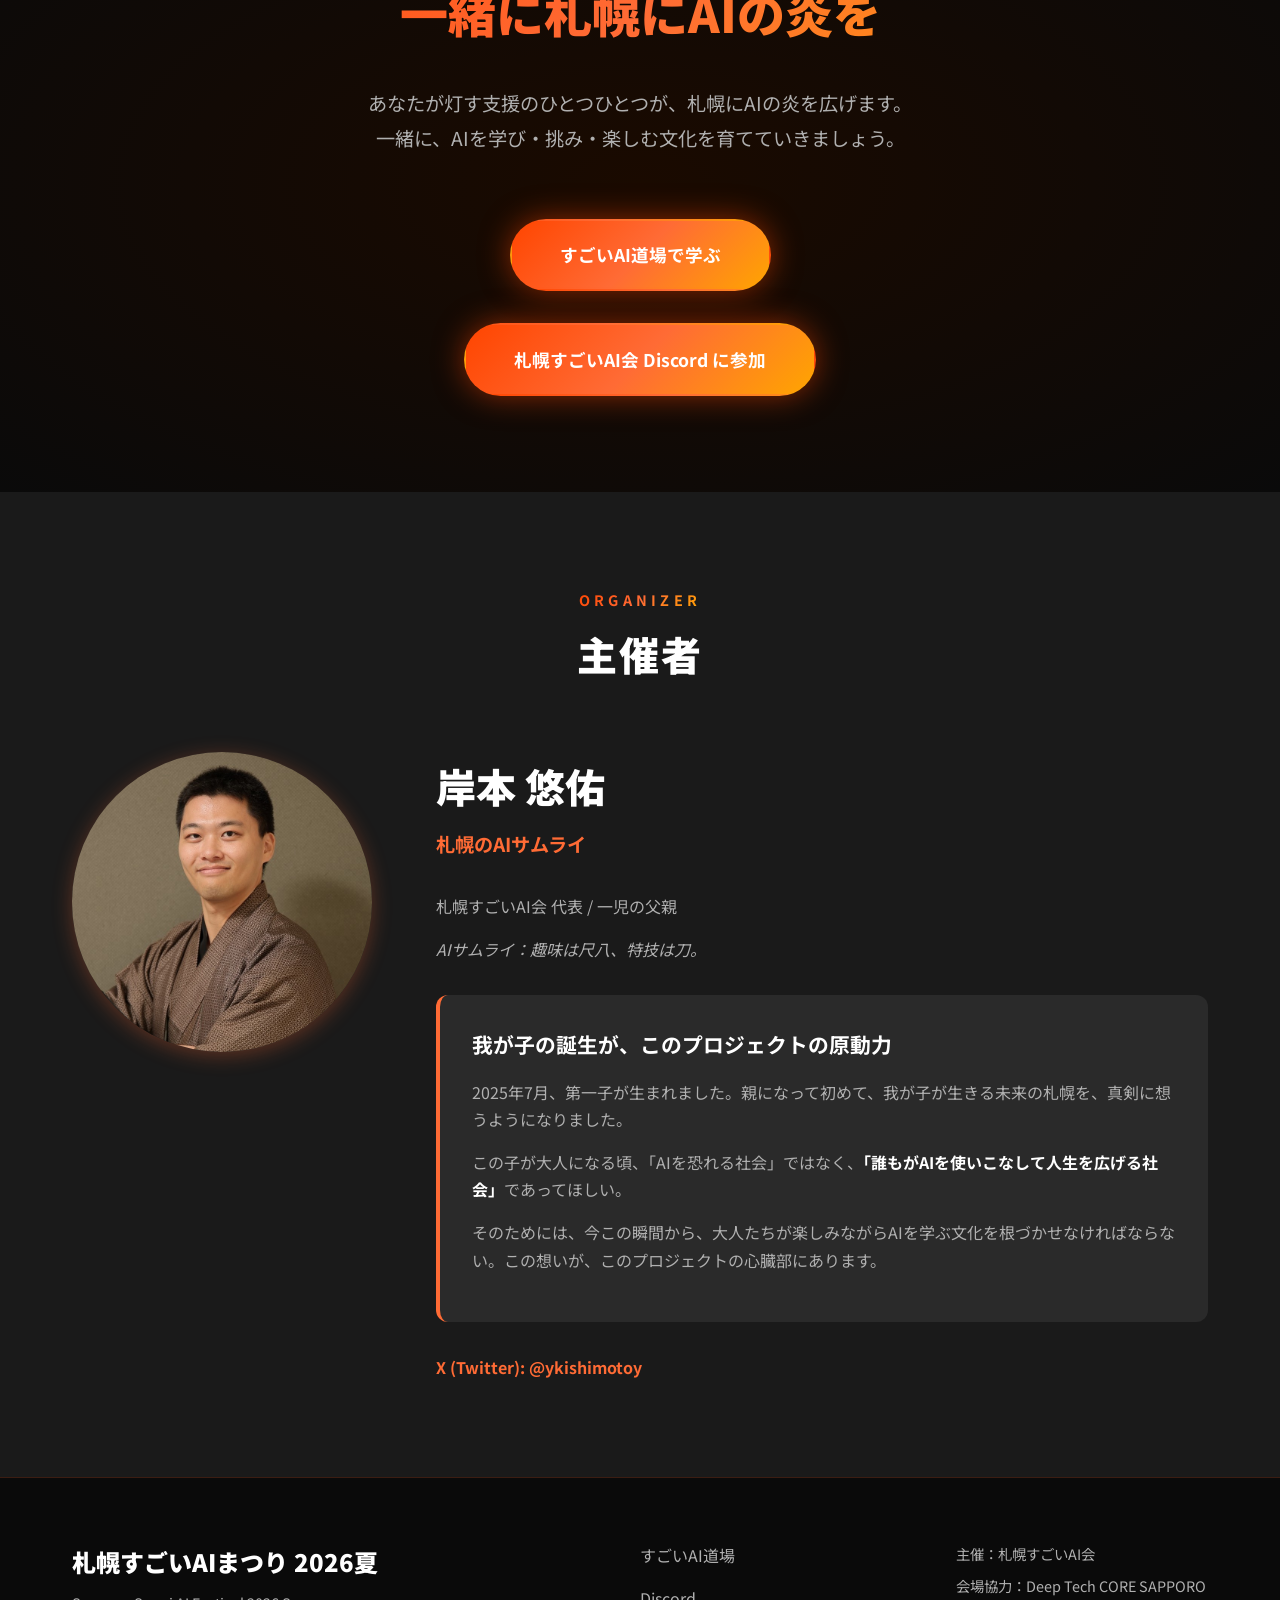
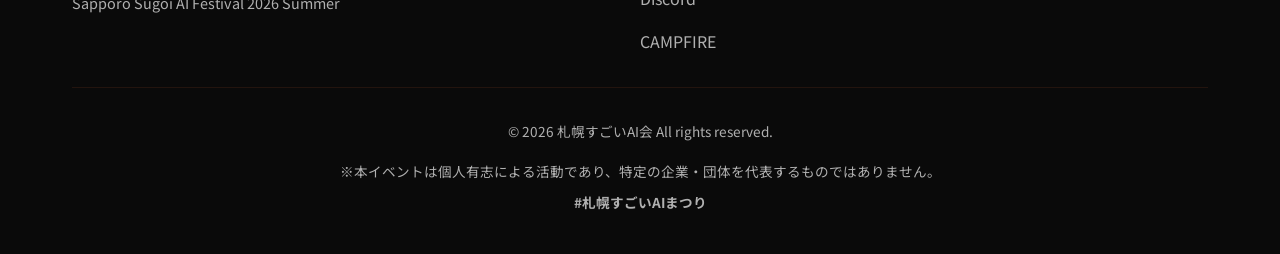
==== commit 1986a380: "add eng cn" ====
--- a/index.html
+++ b/index.html
@@ -114,25 +114,25 @@
                     <div class="sponsor-logo">
                         <img src="images/NTTDMSE_logo.png" alt="株式会社NTTデータMSE">
                     </div>
-                    <div class="sponsor-name">株式会社NTTデータMSE</div>
+                    <div class="sponsor-name" data-i18n="sponsor.nttdmse">株式会社NTTデータMSE</div>
                 </a>
                 <a href="https://www.hp.com/jp-ja/home.html" target="_blank" rel="noopener" class="sponsor-card">
                     <div class="sponsor-logo">
                         <img src="images/HP.png" alt="株式会社日本HP">
                     </div>
-                    <div class="sponsor-name">株式会社日本HP</div>
+                    <div class="sponsor-name" data-i18n="sponsor.hpjapan">株式会社日本HP</div>
                 </a>
                 <a href="https://eques.co.jp" target="_blank" rel="noopener" class="sponsor-card">
                     <div class="sponsor-logo">
                         <img src="images/eques.png" alt="株式会社EQUES">
                     </div>
-                    <div class="sponsor-name">株式会社EQUES</div>
+                    <div class="sponsor-name" data-i18n="sponsor.eques">株式会社EQUES</div>
                 </a>
                 <div class="sponsor-card">
                     <div class="sponsor-logo">
                         <img src="images/DTC_logo.png" alt="DTC株式会社">
                     </div>
-                    <div class="sponsor-name">DTC株式会社</div>
+                    <div class="sponsor-name" data-i18n="sponsor.dtc">DTC株式会社</div>
                 </div>
                 <a href="https://www.localhosthq.com/" target="_blank" rel="noopener" class="sponsor-card">
                     <div class="sponsor-logo">
@@ -148,9 +148,9 @@
                 </a>
                 <div class="sponsor-card">
                     <div class="sponsor-logo">
-                        <span>札幌市</span>
-                    </div>
-                    <div class="sponsor-name">後援：札幌市</div>
+                        <span data-i18n="sponsor.sapporo_logo">札幌市</span>
+                    </div>
+                    <div class="sponsor-name" data-i18n="sponsor.sapporo">後援：札幌市</div>
                 </div>
             </div>
             <div class="sponsors-link-wrapper">
